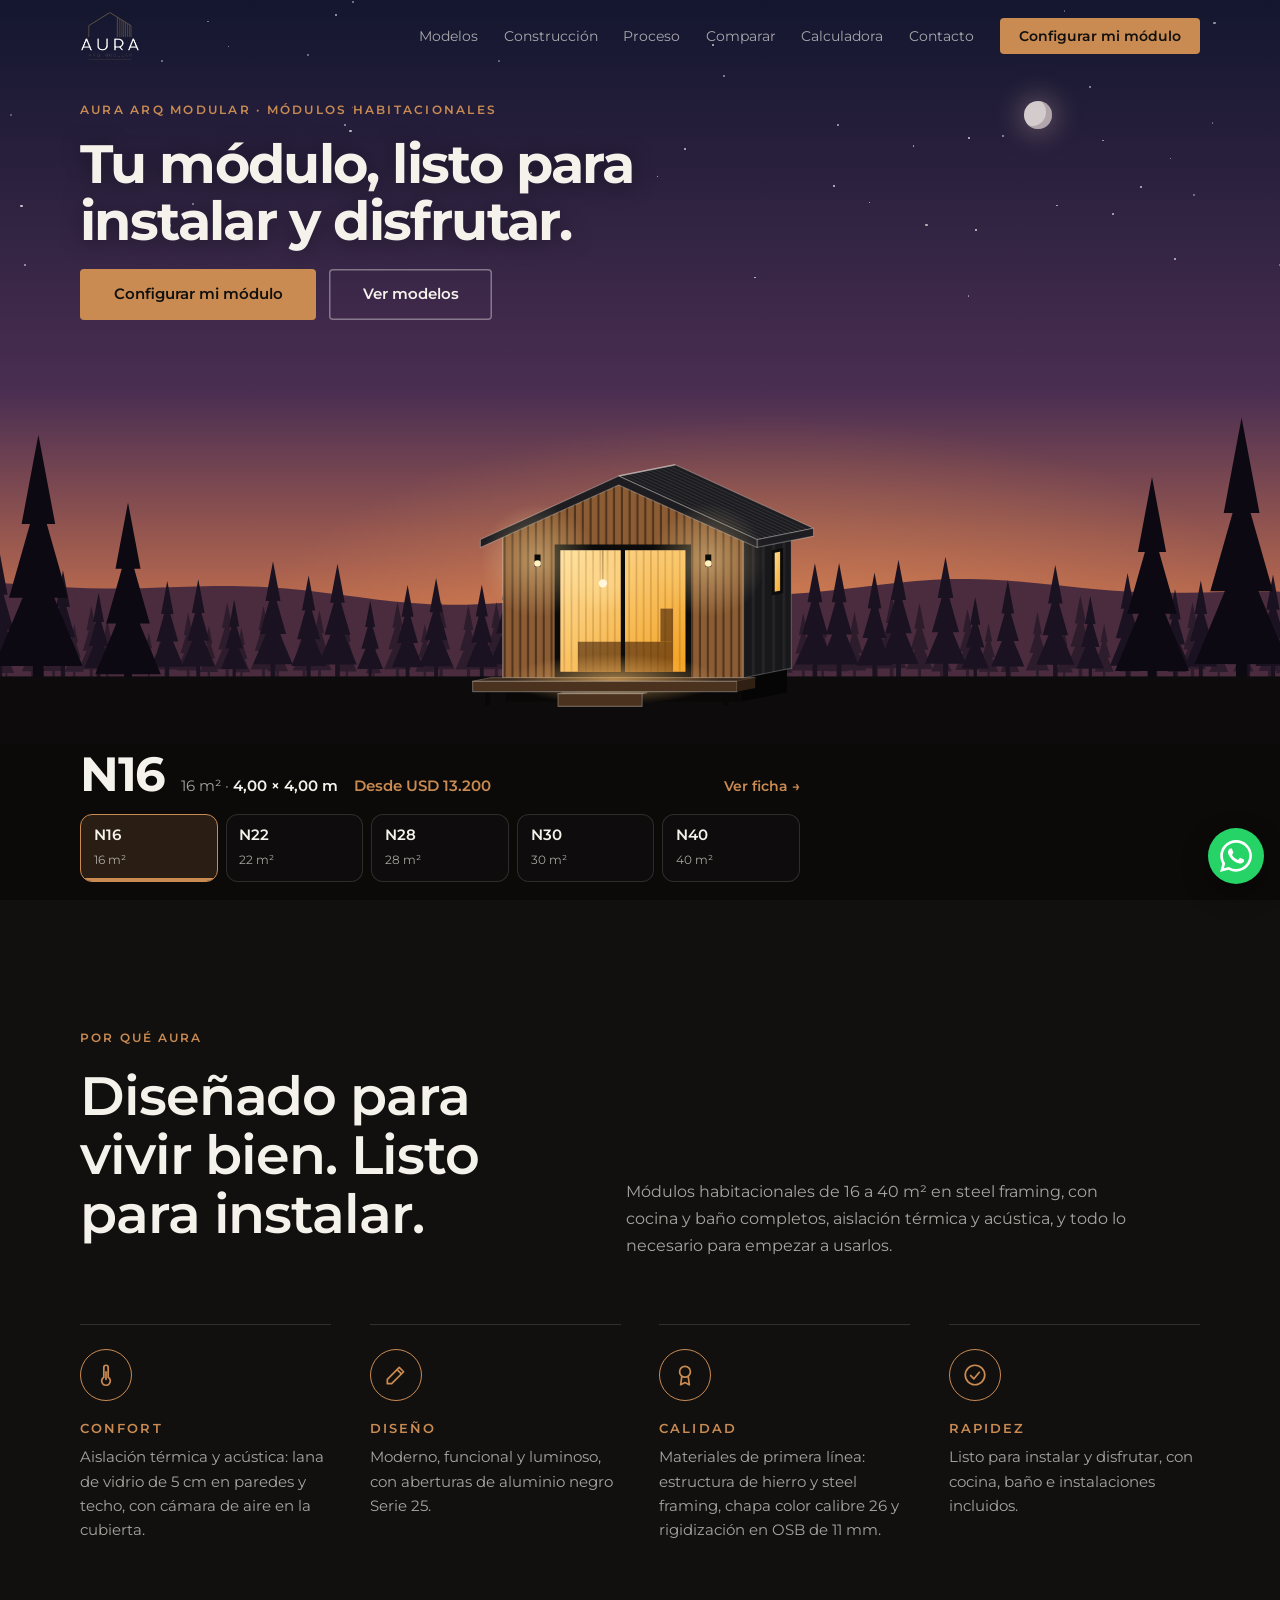
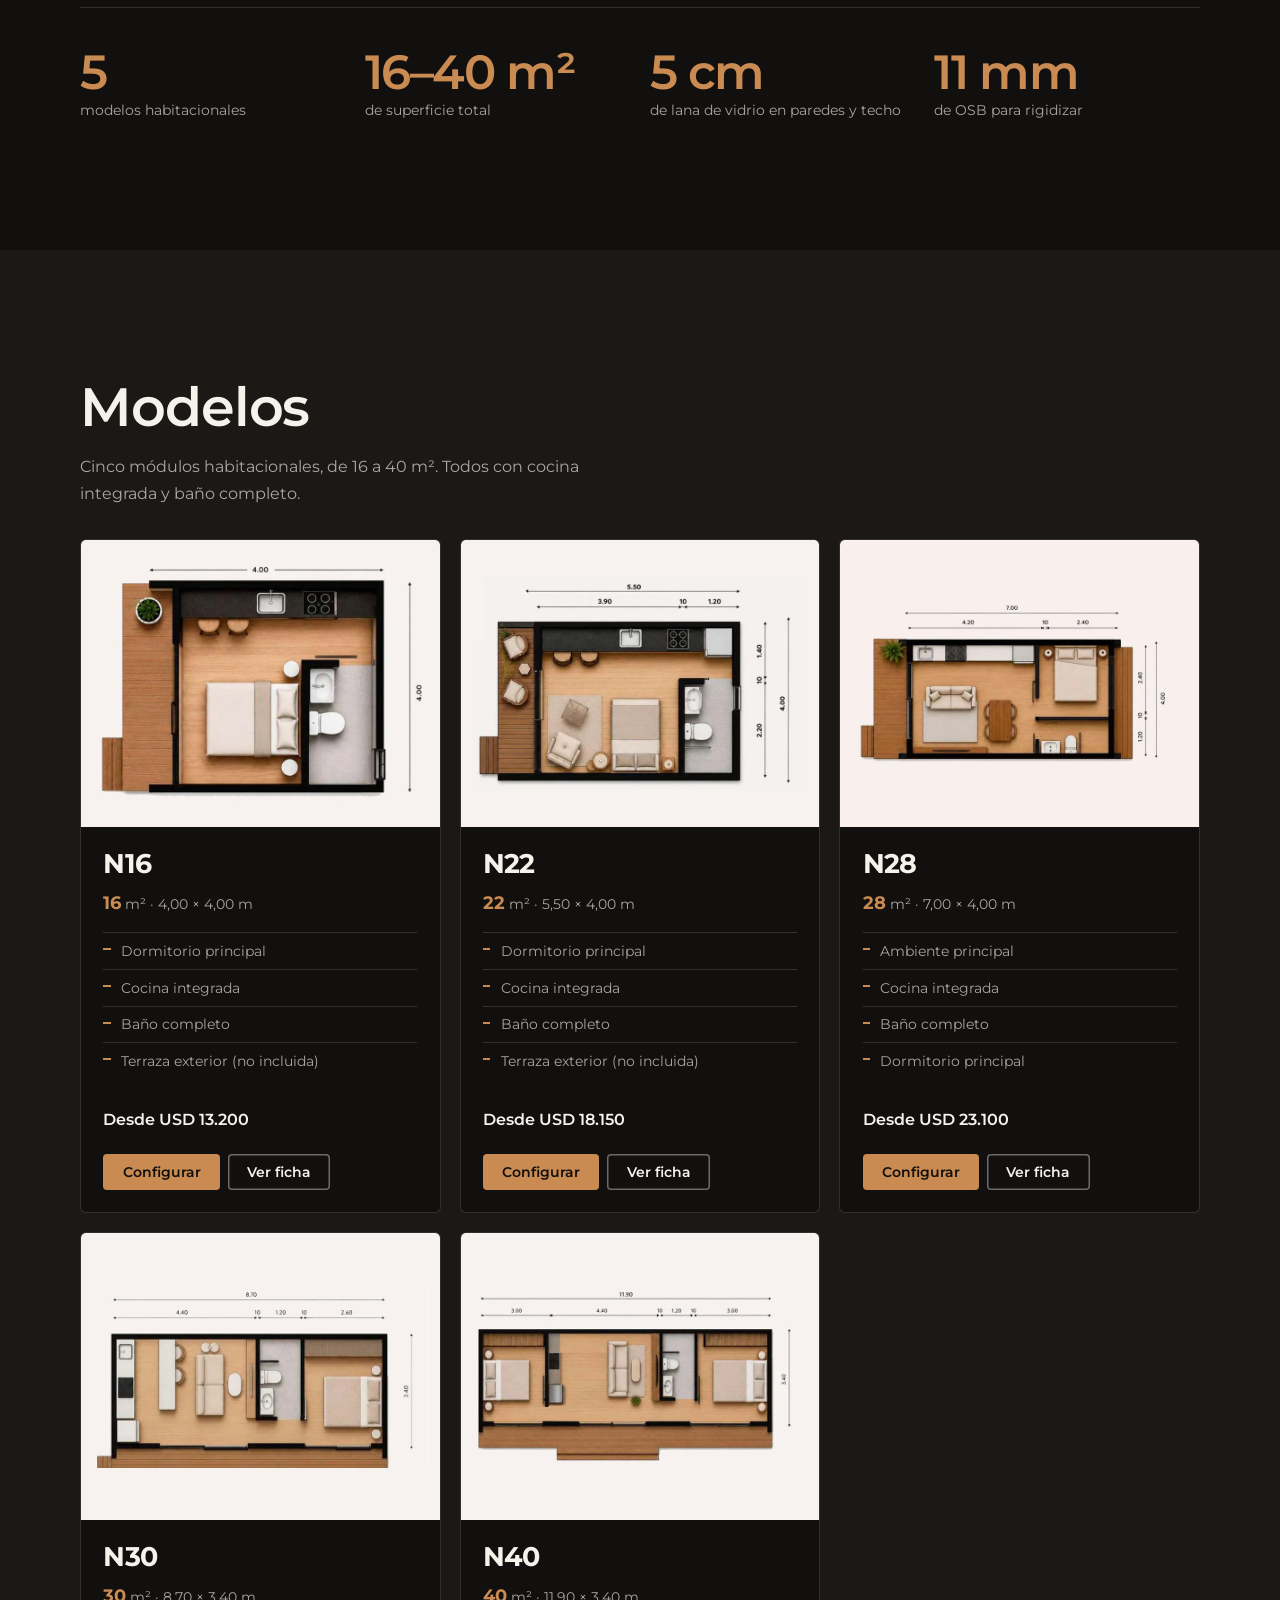
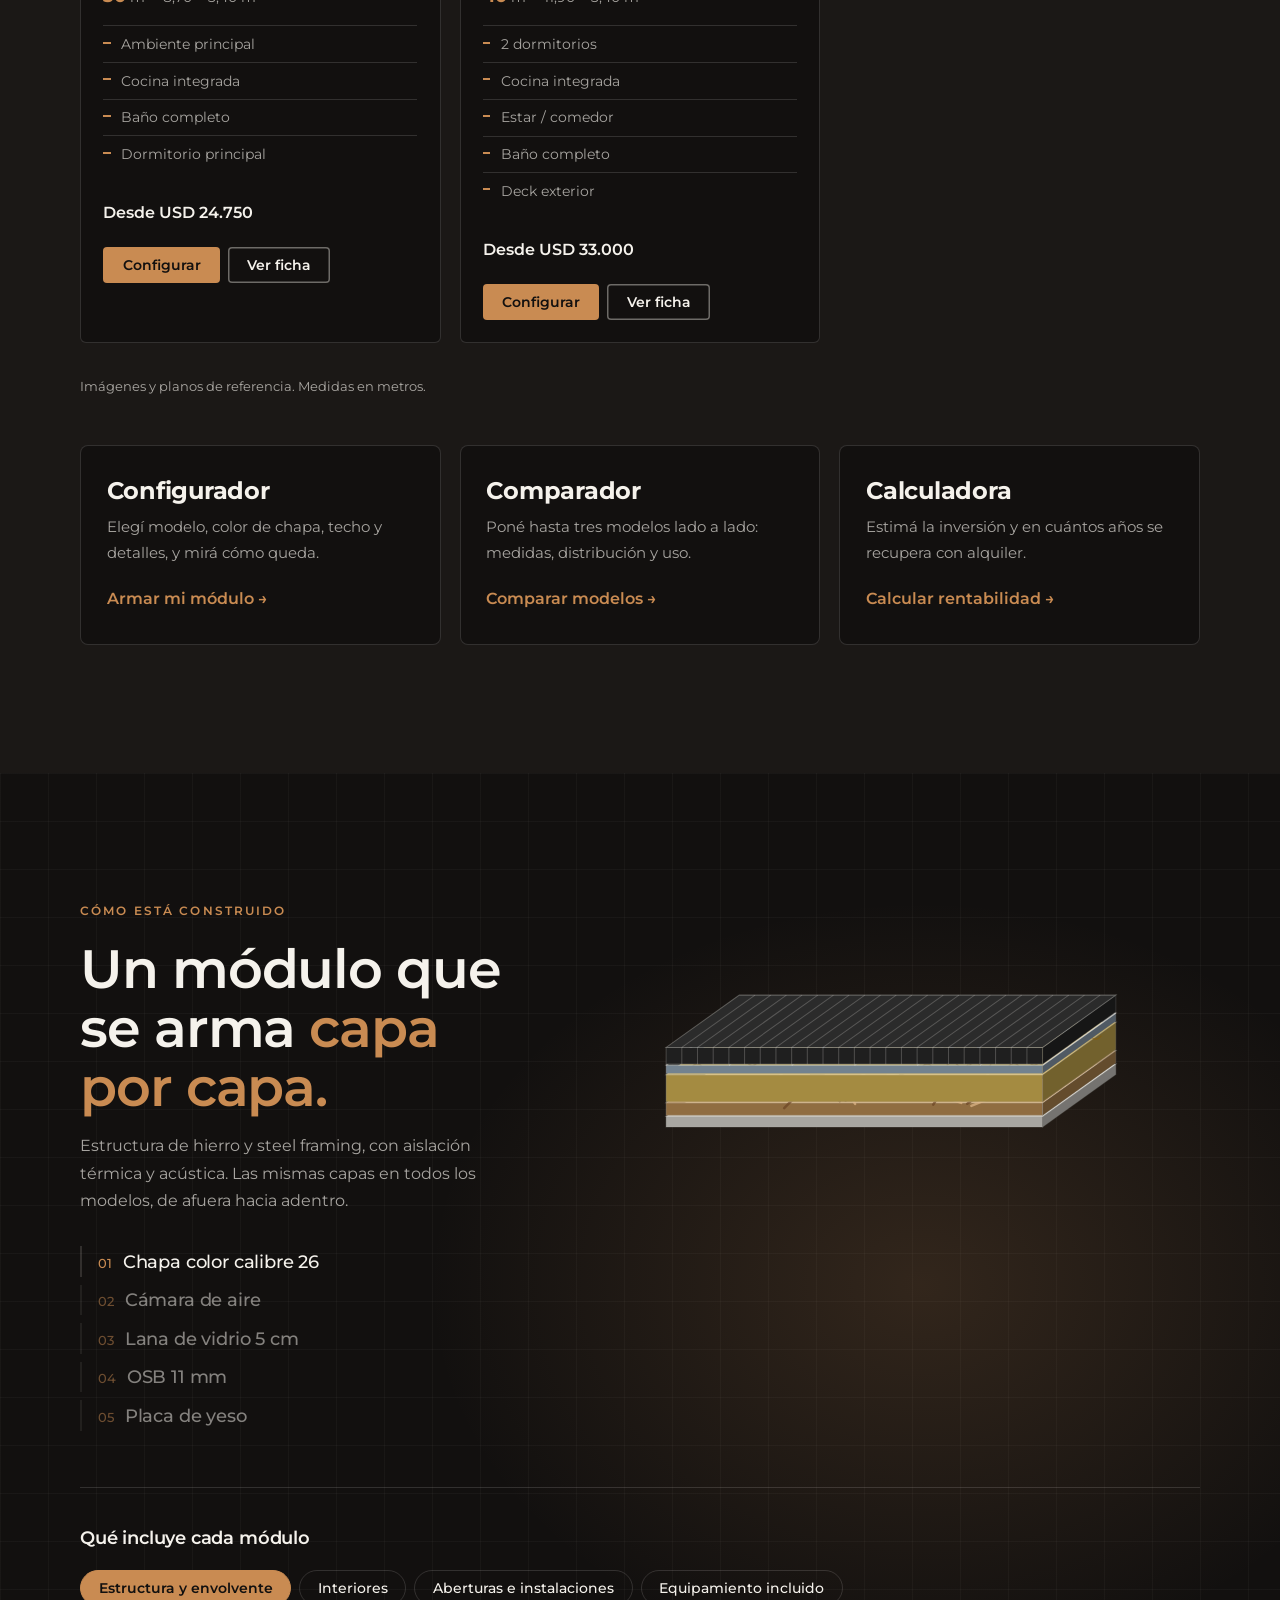
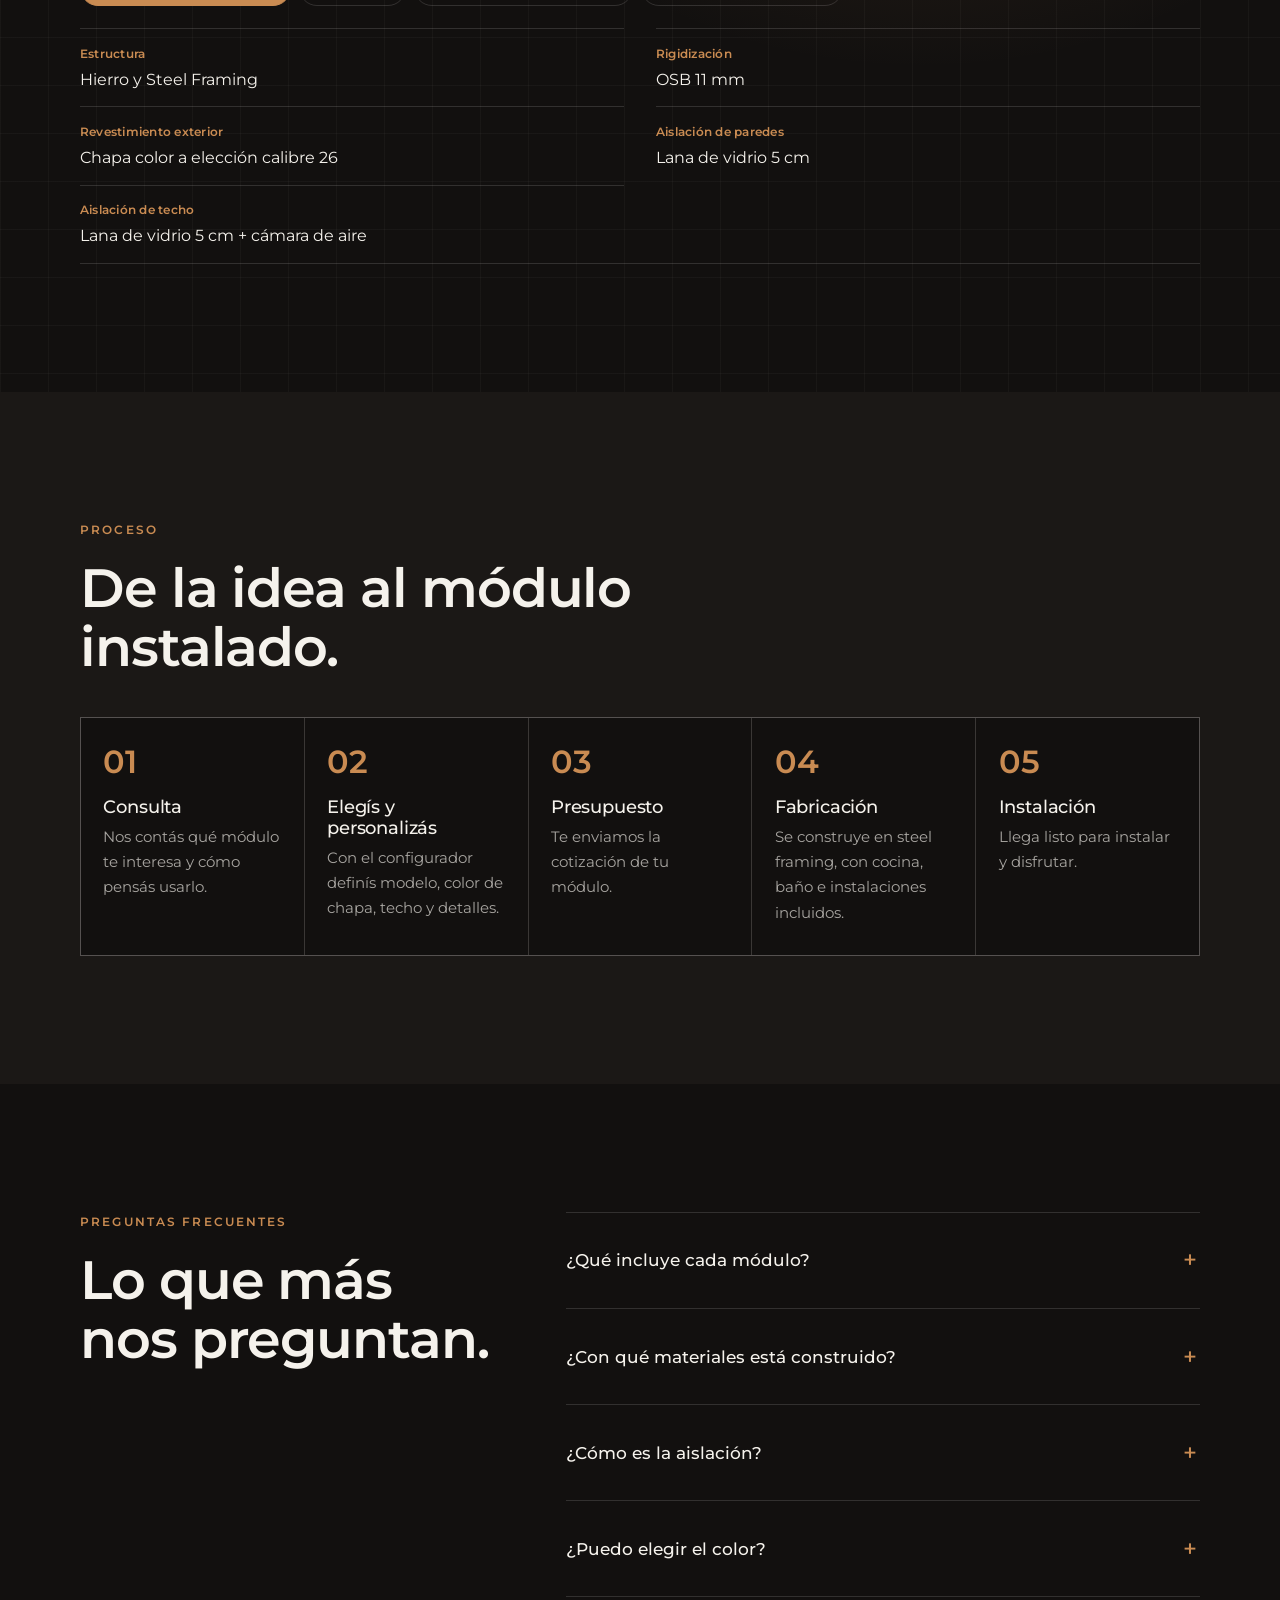
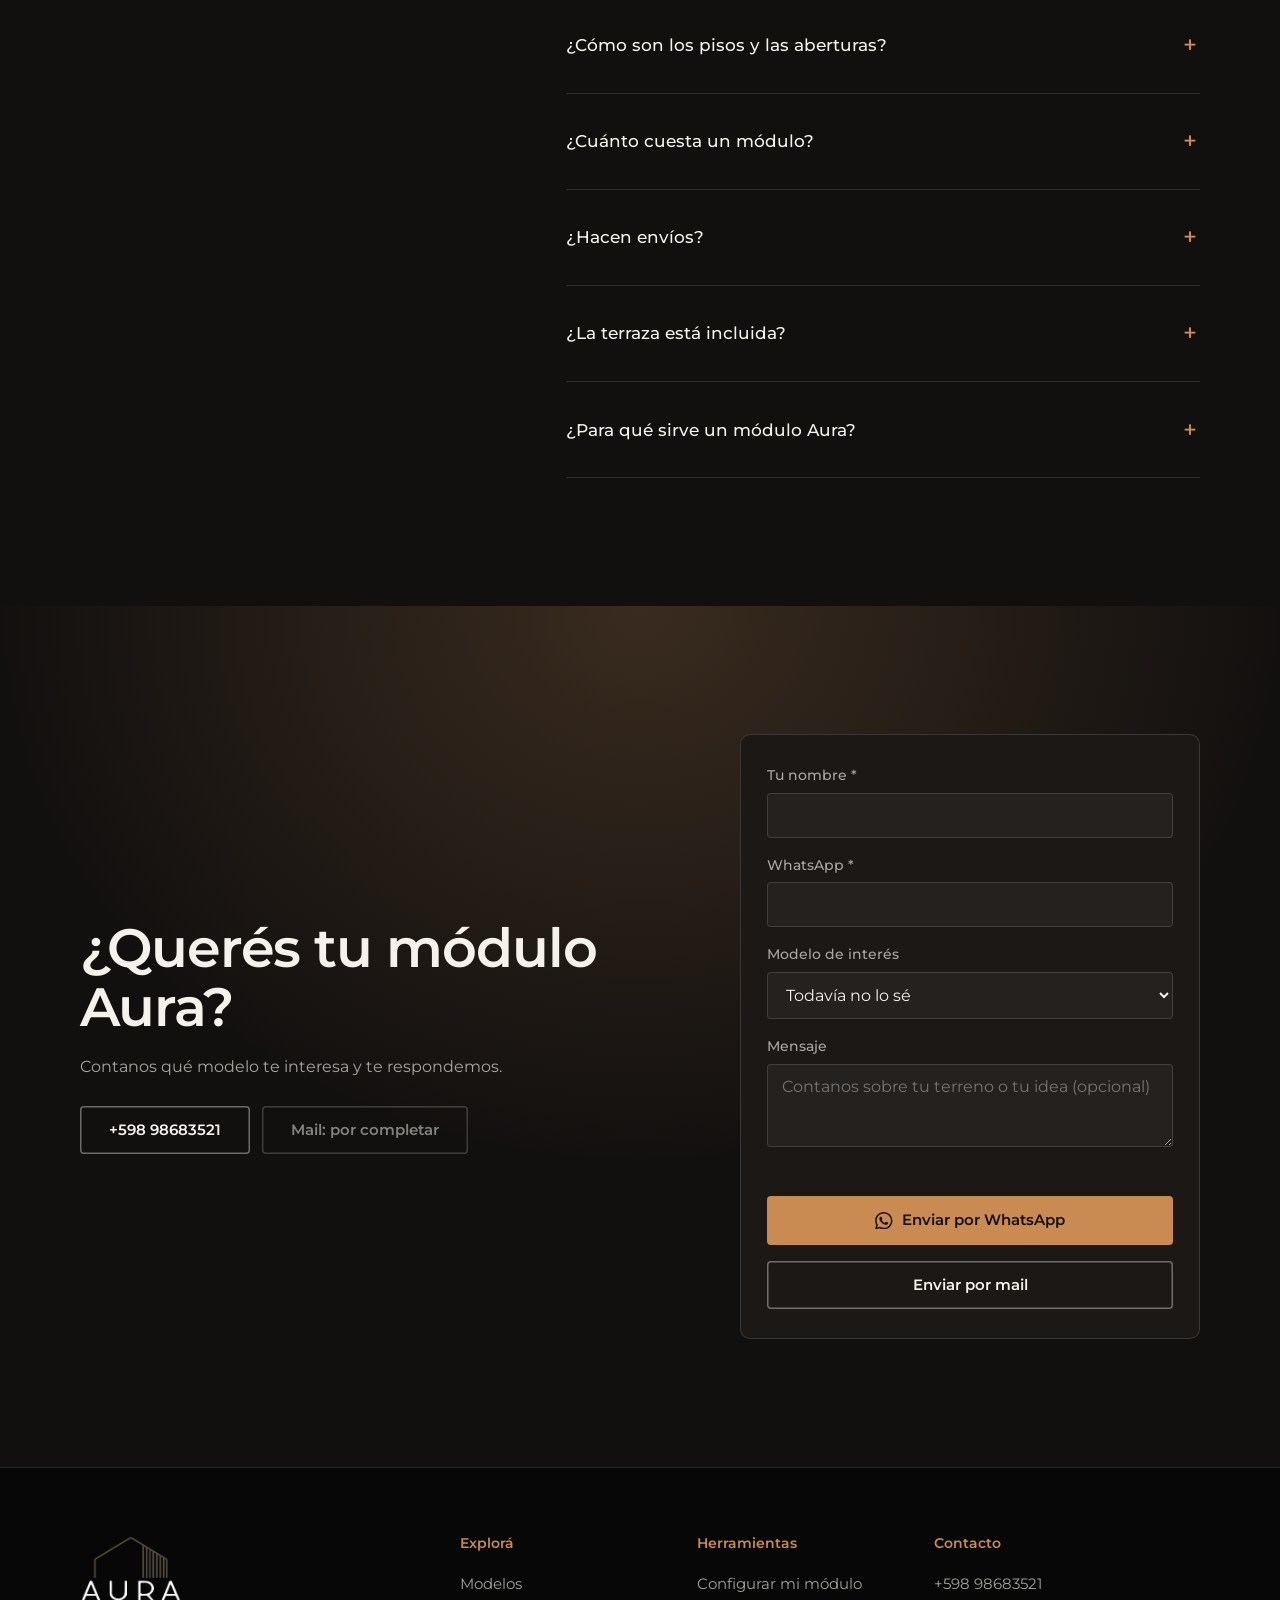
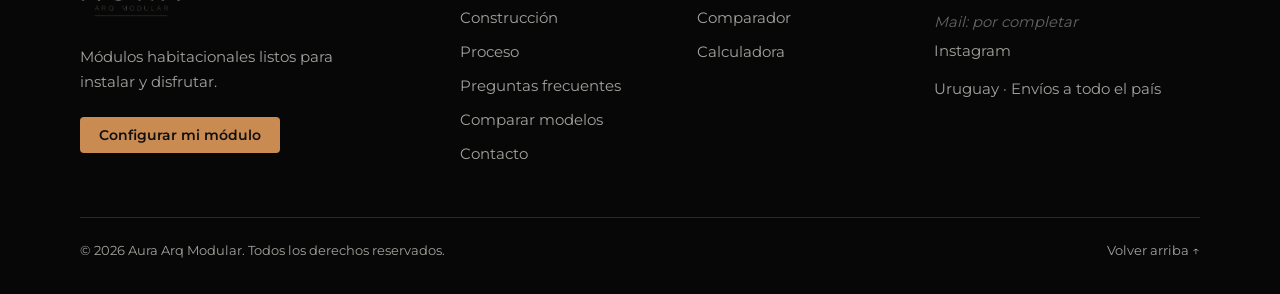
==== index.html @ e3a92660 "update" ====
<!DOCTYPE html>
<html lang="es-AR"><head><meta charset="utf-8"><script>(function(){try{var d=document.documentElement,f=/[?&]intro/.test(location.search);if((f||(!sessionStorage.getItem("au_i")&&!navigator.webdriver&&!/bot|crawl|spider|lighthouse|pagespeed|gtmetrix|headless/i.test(navigator.userAgent)))&&!matchMedia("(prefers-reduced-motion:reduce)").matches)d.className+=" intro-on"}catch(e){}})()</script>
<meta name="viewport" content="width=device-width,initial-scale=1,viewport-fit=cover"><meta name="robots" content="noindex, nofollow">
<title>Aura Arq Modular | Módulos habitacionales en steel framing</title>
<meta name="description" content="Módulos habitacionales de 16 a 40 m² en steel framing, con cocina y baño completos, aislación térmica y acústica. Listos para instalar.">
<meta property="og:type" content="website"><meta property="og:locale" content="es_AR"><meta property="og:site_name" content="Aura Arq Modular"><meta property="og:title" content="Aura Arq Modular | Módulos habitacionales en steel framing"><meta property="og:description" content="Módulos habitacionales de 16 a 40 m² en steel framing, con cocina y baño completos, aislación térmica y acústica. Listos para instalar."><meta name="twitter:card" content="summary_large_image"><meta property="og:image" content="og-image.jpg"><meta property="og:image:type" content="image/jpeg"><meta property="og:image:width" content="1200"><meta property="og:image:height" content="630"><meta property="og:image:alt" content="Módulo habitacional Aura Arq Modular en un entorno natural"><meta name="twitter:image" content="og-image.jpg">
<script type="application/ld+json">{"@context": "https://schema.org", "@type": "HomeAndConstructionBusiness", "name": "Aura Arq Modular", "description": "Módulos habitacionales de 16 a 40 m² en steel framing, con cocina y baño completos."}</script>
<meta name="theme-color" content="#0B0B0B">
<link rel="icon" href="favicon.png" type="image/png"><link rel="icon" href="favicon.ico" sizes="48x48"><link rel="apple-touch-icon" href="apple-touch-icon.png"><link rel="manifest" href="manifest.webmanifest">
<link rel="preload" href="fonts/montserrat-400.woff" as="font" type="font/woff" crossorigin>
<link rel="preload" href="fonts/montserrat-600.woff" as="font" type="font/woff" crossorigin>
<link rel="stylesheet" href="css/styles.css">
<noscript><style>.rv{opacity:1!important;transform:none!important}</style></noscript>
</head><body data-p="home">
<div id="intro" aria-hidden="true"><div class="in-stage"><div class="in-logo"><img src="img/logo.png" alt="" width="900" height="745"><small>Módulos habitacionales · Steel framing</small></div><div class="in-lane"><div class="in-cover"></div><div class="in-road"></div><div class="in-truck"><svg viewBox="0 0 520 190" role="presentation" focusable="false"><defs><pattern id="inAuW" width="9" height="10" patternUnits="userSpaceOnUse"><rect width="9" height="10" fill="#211e1c"/><rect x="6" width="2.5" height="10" fill="#38332f"/></pattern><pattern id="inAuL" width="8" height="10" patternUnits="userSpaceOnUse"><rect width="8" height="10" fill="#b9783f"/><rect x="5.5" width="2" height="10" fill="#6e4723"/></pattern><pattern id="inAuR" width="9" height="10" patternUnits="userSpaceOnUse"><rect width="9" height="10" fill="#141211"/><rect x="6" width="1.6" height="10" fill="#26221f"/></pattern><linearGradient id="inAuG" x1="0" y1="0" x2="1" y2="1"><stop offset="0" stop-color="#ffe3a3"/><stop offset="1" stop-color="#f2a01e"/></linearGradient></defs><g transform="translate(0 20)"><g class="in-sm"><circle cx="361" cy="44" r="5"/></g><g class="in-sm" style="animation-delay:.35s"><circle cx="361" cy="44" r="5"/></g><g class="in-sm" style="animation-delay:.7s"><circle cx="361" cy="44" r="5"/></g><rect x="358" y="50" width="6" height="80" rx="2" fill="#7a7168"/><rect x="356" y="47" width="10" height="4" rx="1" fill="#544d46"/><rect x="14" y="122" width="362" height="12" rx="3" fill="#8a6038"/><rect x="26" y="134" width="300" height="6" rx="2" fill="#2a2623"/><!--módulo Aura, visto de costado (N28)--><rect x="50" y="116" width="250" height="8" fill="#0d0c0b" opacity=".6"/><rect x="36" y="52" width="300" height="70" fill="url(#inAuW)" stroke="#f5f2ec" stroke-opacity=".35" stroke-width="1.3"/><rect x="262" y="52" width="74" height="70" fill="url(#inAuL)"/><rect x="262" y="52" width="74" height="70" fill="#000" opacity=".22"/><g stroke="#0b0b0b" stroke-width="3"><rect x="66" y="64" width="118" height="52" fill="url(#inAuG)"/><rect x="222" y="64" width="34" height="56" fill="url(#inAuG)"/></g><path d="M125 64v52" stroke="#0b0b0b" stroke-width="3"/><rect x="66" y="64" width="118" height="52" fill="#ffd98a" opacity=".16"/><rect x="28" y="46" width="316" height="7" rx="1.5" fill="#0d0c0b" stroke="#f5f2ec" stroke-opacity=".3" stroke-width="1.3"/><rect x="30" y="26" width="312" height="20" fill="url(#inAuR)" stroke="#f5f2ec" stroke-opacity=".3" stroke-width="1.3"/><rect x="30" y="26" width="312" height="3" fill="#f5f2ec" opacity=".2"/><rect x="360" y="130" width="140" height="10" rx="3" fill="#2a2623"/><path d="M366 130V72q0-6 6-6h48q8 0 13 6l19 28h36q6 0 6 6v24z" fill="#C98B52"/><path d="M366 118h128v12H366z" fill="#8F5E34" opacity=".55"/><path d="M376 74h42q4 0 7 4l14 20H376z" fill="#18242c"/><path d="M392 76h14l-11 22h-14z" fill="#fff" opacity=".14"/><rect x="488" y="106" width="6" height="20" rx="2" fill="#1d1d1d"/><circle cx="491" cy="112" r="8" fill="#ffe9a8" opacity=".25"/><circle cx="491" cy="112" r="3.5" fill="#ffe9a8"/><rect x="484" y="128" width="18" height="6" rx="2" fill="#1d1d1d"/><g transform="translate(46 150)"><g class="in-wh"><circle r="19" fill="#1a1816" stroke="#6a625a" stroke-width="2.5"/><circle r="9" fill="#a39a8f"/><path d="M-9 0H9M0-9V9" stroke="#1a1816" stroke-width="2.4"/><circle cx="13.5" r="2" fill="#cfc7bb"/><circle r="2.5" fill="#1a1816"/></g></g><g transform="translate(84 150)"><g class="in-wh"><circle r="19" fill="#1a1816" stroke="#6a625a" stroke-width="2.5"/><circle r="9" fill="#a39a8f"/><path d="M-9 0H9M0-9V9" stroke="#1a1816" stroke-width="2.4"/><circle cx="13.5" r="2" fill="#cfc7bb"/><circle r="2.5" fill="#1a1816"/></g></g><g transform="translate(332 150)"><g class="in-wh"><circle r="19" fill="#1a1816" stroke="#6a625a" stroke-width="2.5"/><circle r="9" fill="#a39a8f"/><path d="M-9 0H9M0-9V9" stroke="#1a1816" stroke-width="2.4"/><circle cx="13.5" r="2" fill="#cfc7bb"/><circle r="2.5" fill="#1a1816"/></g></g><g transform="translate(370 150)"><g class="in-wh"><circle r="19" fill="#1a1816" stroke="#6a625a" stroke-width="2.5"/><circle r="9" fill="#a39a8f"/><path d="M-9 0H9M0-9V9" stroke="#1a1816" stroke-width="2.4"/><circle cx="13.5" r="2" fill="#cfc7bb"/><circle r="2.5" fill="#1a1816"/></g></g><g transform="translate(472 150)"><g class="in-wh"><circle r="19" fill="#1a1816" stroke="#6a625a" stroke-width="2.5"/><circle r="9" fill="#a39a8f"/><path d="M-9 0H9M0-9V9" stroke="#1a1816" stroke-width="2.4"/><circle cx="13.5" r="2" fill="#cfc7bb"/><circle r="2.5" fill="#1a1816"/></g></g></g></svg></div></div><p class="in-hint">Tocá para saltar</p></div></div>
<a class="skip" href="#modelos">Saltar a los modelos</a>
<div id="hd"></div>
<main>
<section class="hero" id="inicio"><div class="sky" aria-hidden="true"></div>
<div class="hbox wrap"><div class="ht"><p class="eye">Aura Arq Modular · Módulos habitacionales</p><h1>Tu módulo, listo para instalar y disfrutar.</h1><div class="acts"><a class="btn" data-ev="hero-configurar" href="configurador.html">Configurar mi módulo</a><a class="btn g" data-ev="hero-modelos" href="#modelos">Ver modelos</a></div></div></div>
<div class="hscene" id="hsv"></div>
<div class="hbot wrap"><div class="hro" id="hro" aria-live="polite"></div><div class="hpl" id="hp" role="group" aria-label="Elegí un modelo"></div></div></section>
<section class="sec" id="porque"><div class="wrap"><div class="pq"><div><p class="eye rv">Por qué Aura</p><h2 class="rv">Diseñado para vivir bien. Listo para instalar.</h2></div><p class="lead rv">Módulos habitacionales de 16 a 40 m² en steel framing, con cocina y baño completos, aislación térmica y acústica, y todo lo necesario para empezar a usarlos.</p></div>
<div class="pil" id="why"></div>
<ul class="pq-st stats"><li><strong>5</strong>modelos habitacionales</li><li><strong>16–40 m²</strong>de superficie total</li><li><strong>5 cm</strong>de lana de vidrio en paredes y techo</li><li><strong>11 mm</strong>de OSB para rigidizar</li></ul></div></section>
<section class="sec alt" id="modelos"><div class="wrap">
<h2 class="rv">Modelos</h2><p class="lead rv">Cinco módulos habitacionales, de 16 a 40 m². Todos con cocina integrada y baño completo.</p>
<div class="mods" id="mods"></div>
<p class="note">Imágenes y planos de referencia. Medidas en metros.</p>
<div class="tools"><a class="tool rv" href="configurador.html"><h3>Configurador</h3><p>Elegí modelo, color de chapa, techo y detalles, y mirá cómo queda.</p><span>Armar mi módulo →</span></a><a class="tool rv" href="comparar.html"><h3>Comparador</h3><p>Poné hasta tres modelos lado a lado: medidas, distribución y uso.</p><span>Comparar modelos →</span></a><a class="tool rv" href="calculadora.html"><h3>Calculadora</h3><p>Estimá la inversión y en cuántos años se recupera con alquiler.</p><span>Calcular rentabilidad →</span></a></div>
</div></section>
<section class="sec sf" id="construccion"><div class="wrap"><div class="sf-in"><div class="sf-head"><p class="eye">Cómo está construido</p><h2 class="rv">Un módulo que se arma <b>capa por capa.</b></h2><p class="sf-lead">Estructura de hierro y steel framing, con aislación térmica y acústica. Las mismas capas en todos los modelos, de afuera hacia adentro.</p></div><svg id="sf-svg" viewBox="0 0 600 380" role="img" aria-label="Las capas de un muro Aura"></svg><ol class="lyl sf-list" id="sf-list"></ol></div><div id="cons"></div></div></section>
<section class="sec alt" id="proceso"><div class="wrap"><p class="eye rv">Proceso</p><h2 class="rv">De la idea al módulo instalado.</h2><ol class="prc" id="steps"></ol></div></section>
<section class="sec" id="faq"><div class="wrap fq2"><div><p class="eye rv">Preguntas frecuentes</p><h2 class="rv">Lo que más nos preguntan.</h2></div><div class="acc rv" id="acc"></div></div></section>
<section class="sec cta" id="contacto"><div class="wrap cg"><div><h2 class="rv">¿Querés tu módulo Aura?</h2>
<p class="lead rv">Contanos qué modelo te interesa y te respondemos.</p>
<div class="acts rv" id="cacts"></div></div>
<form class="cf rv" id="cf" novalidate><label>Tu nombre *<input name="nombre" autocomplete="name" required></label><label>WhatsApp *<input name="wa" type="tel" autocomplete="tel" inputmode="tel" required></label><label>Modelo de interés<select name="modelo" id="cm"></select></label><label>Mensaje<textarea name="msg" rows="3" placeholder="Contanos sobre tu terreno o tu idea (opcional)"></textarea></label><p class="err" id="ce" role="alert"></p><button class="btn" data-ev="form-whatsapp" type="submit">Enviar por WhatsApp</button><button class="btn g" data-ev="form-mail" type="button" id="cmail">Enviar por mail</button></form></div></section>
</main>
<div id="ft"></div>
<script src="js/data.js" defer></script><script src="js/main.js" defer></script>
</body></html>
---- css/styles.css ----
@font-face{font-family:'Montserrat';font-style:normal;font-weight:400;font-display:swap;src:url('../fonts/montserrat-400.woff') format('woff')}
@font-face{font-family:'Montserrat';font-style:normal;font-weight:500;font-display:swap;src:url('../fonts/montserrat-500.woff') format('woff')}
@font-face{font-family:'Montserrat';font-style:normal;font-weight:600;font-display:swap;src:url('../fonts/montserrat-600.woff') format('woff')}
@font-face{font-family:'Montserrat';font-style:normal;font-weight:700;font-display:swap;src:url('../fonts/montserrat-700.woff') format('woff')}
/* Fuentes propias (sin depender de Google Fonts) */
:root{--fw:245,242,236;--k:#0B0B0B;--k2:#141414;--k3:#1d1d1d;--w:#F5F2EC;--o:#C58A55;--od:#8F5E34;--m:rgba(var(--fw),.66);--ln:rgba(var(--fw),.14);--f:'Montserrat',system-ui,sans-serif;--e:cubic-bezier(.2,.7,.2,1);--pad:clamp(1.1rem,4vw,2.5rem)}
*{box-sizing:border-box;margin:0;min-width:0;-webkit-tap-highlight-color:transparent}
html{scroll-behavior:smooth;scroll-padding-top:76px;overflow-x:clip}
body{font:400 1rem/1.7 var(--f);background:var(--k);color:var(--w);overflow-x:clip;-webkit-font-smoothing:antialiased}
img,svg{display:block;max-width:100%}img{background:var(--k3);object-fit:cover;height:auto}
a{color:inherit}:focus-visible{outline:3px solid var(--o);outline-offset:3px}
.skip{position:absolute;left:-999px}.skip:focus{left:8px;top:8px;background:var(--w);color:var(--k);padding:8px;z-index:99}
.wrap{width:100%;max-width:1200px;margin-inline:auto;padding-inline:var(--pad)}
h1,h2,h3{line-height:1.08;letter-spacing:-.03em;font-weight:600}
h2{font-size:clamp(2rem,5vw,3.4rem);margin-bottom:1rem;max-width:18ch}
h3{font-size:1.15rem;letter-spacing:-.01em}
.eye{font-size:.85rem;font-weight:500;color:var(--o);margin-bottom:1.2rem}
.lead{color:var(--m);max-width:52ch;margin-bottom:2rem}
/* botones */
.btn{display:inline-flex;align-items:center;justify-content:center;background:var(--o);color:var(--k);font:600 .95rem/1.2 var(--f);padding:.95rem 1.8rem;border-radius:4px;border:0;text-decoration:none;cursor:pointer;transition:transform .25s var(--e),box-shadow .3s,background .3s}
.btn:hover{box-shadow:0 10px 28px rgba(197,138,85,.35);transform:translateY(-2px)}.btn:active{transform:scale(.97)}
.btn.s{padding:.6rem 1.2rem;font-size:.85rem}.btn.g{background:0;color:var(--w);box-shadow:inset 0 0 0 1.5px rgba(var(--fw),.4)}.btn.g:hover{box-shadow:inset 0 0 0 1.5px var(--o);color:var(--o)}.btn.k{background:var(--k);color:var(--w)}
.acts{display:flex;gap:.8rem;flex-wrap:wrap}
/* header */
.top{position:fixed;inset:0 0 auto;z-index:50;transition:background .3s,box-shadow .3s}.top.sc{background:rgba(11,11,11,.9);backdrop-filter:blur(14px);box-shadow:0 1px 0 var(--ln)}
.top .wrap{display:flex;align-items:center;justify-content:space-between;height:72px}
.brand{display:inline-flex;flex-direction:column;align-items:center;gap:.3rem;font:500 1.5rem/1 var(--f);letter-spacing:.42em;text-transform:uppercase;color:var(--w);text-decoration:none}.brand b{font:500 .46rem/1 var(--f);letter-spacing:.52em;color:var(--o);padding-left:.52em}
nav{display:flex;gap:1.8rem;align-items:center}nav a:not(.btn){text-decoration:none;font-size:.9rem;color:var(--m);transition:color .3s}nav a:not(.btn):hover{color:var(--w)}
.burger{display:none;background:0;border:0;width:44px;height:44px;cursor:pointer}.burger i{display:block;height:2px;background:var(--w);margin:7px 10px;transition:transform .3s}
.burger[aria-expanded=true] i:first-child{transform:translateY(4.5px) rotate(45deg)}.burger[aria-expanded=true] i:last-child{transform:translateY(-4.5px) rotate(-45deg)}
.sub{max-width:46ch;color:var(--m);font-size:1.1rem;margin:1.6rem 0 2rem}
.num{position:absolute;right:var(--pad);top:50%;transform:translateY(-62%);font:700 clamp(12rem,34vw,30rem)/.8 var(--f);letter-spacing:-.08em;color:transparent;-webkit-text-stroke:2px rgba(197,138,85,.55);user-select:none;pointer-events:none;z-index:-1}
.stats{list-style:none;display:grid;grid-template-columns:repeat(4,minmax(0,1fr));gap:1.2rem;padding-top:1.6rem;border-top:1px solid var(--ln);font-size:.85rem;color:var(--m)}
.stats strong{display:block;font-size:clamp(1.6rem,3.6vw,2.6rem);font-weight:600;color:var(--o);letter-spacing:-.03em;line-height:1.2}
/* secciones */
.sec{padding-block:clamp(4rem,10vw,8rem)}.alt{background:var(--k2)}
.why{display:grid;grid-template-columns:repeat(auto-fit,minmax(min(100%,240px),1fr));gap:1px;background:var(--ln);border:1px solid var(--ln);margin-top:2.5rem}
.why article{background:var(--k);padding:2rem 1.6rem;border-top:3px solid var(--o)}.why p{color:var(--m);margin-top:.7rem;font-size:.95rem}
.chips{display:flex;gap:.5rem;flex-wrap:wrap;margin-bottom:1.8rem}
.chip{background:0;color:var(--w);font:500 .85rem var(--f);border:1.5px solid var(--ln);border-radius:99px;padding:.5rem 1.1rem;cursor:pointer;transition:background .3s,border-color .3s}.chip:hover{border-color:var(--o)}.chip[aria-pressed=true]{background:var(--o);border-color:var(--o);color:var(--k);font-weight:600}
.mods{display:grid;grid-template-columns:repeat(auto-fill,minmax(min(100%,300px),1fr));gap:1.2rem}
.mod{background:var(--k);border:1px solid var(--ln);border-radius:6px;overflow:hidden;display:grid;grid-template-rows:auto 1fr;transition:border-color .3s,transform .4s var(--e);animation:pop .5s var(--e)}
.mod:hover{border-color:var(--o);transform:translateY(-4px)}@keyframes pop{from{opacity:0;transform:translateY(12px)}}
.mod .im{position:relative;overflow:hidden;aspect-ratio:5/4}.mod img{width:100%;height:100%;transition:transform 1s var(--e)}.mod:hover img{transform:scale(1.05)}
.tag{position:absolute;left:.8rem;top:.8rem;background:var(--o);color:var(--k);font-size:.72rem;font-weight:600;padding:.25rem .7rem;border-radius:3px}
.mod .t{padding:1.4rem;display:grid;gap:.5rem;align-content:start}.mod h3{font-size:1.7rem;font-weight:700;letter-spacing:-.03em}
.m2{color:var(--m);font-size:.9rem}.m2 strong{color:var(--o);font-size:1.15rem}
.mod ul{list-style:none;padding:0;margin:.4rem 0 1rem;font-size:.9rem;color:var(--m)}.mod li{padding:.35rem 0 .35rem 1.1rem;border-top:1px solid var(--ln);position:relative}.mod li::before{content:"";position:absolute;left:0;top:1.05em;width:.45rem;height:2px;background:var(--o)}
.mod .btn{justify-self:start}
.note{margin-top:2rem;font-size:.82rem;color:var(--m)}
.steps{list-style:none;padding:0;display:grid;grid-template-columns:repeat(auto-fit,minmax(min(100%,220px),1fr));gap:2rem;margin-top:2.5rem;counter-reset:s;position:relative}
.steps li{counter-increment:s;border-top:1px solid var(--ln);padding-top:1.2rem}.steps li::before{content:"0" counter(s);display:block;font:600 2rem/1 var(--f);color:var(--o);margin-bottom:.9rem}.steps p{color:var(--m);margin-top:.5rem;font-size:.95rem}
.cta{background:radial-gradient(70% 90% at 50% 0%,rgba(197,138,85,.22),transparent 72%),var(--k)}.cta .lead{margin-bottom:2rem}
/* footer */
footer{background:#070707;border-top:1px solid var(--ln);padding-block:4rem 2rem;font-size:.92rem;color:var(--m)}
footer .wrap{display:grid;grid-template-columns:1.4fr 1fr 1fr;gap:2.5rem}footer span{display:block;color:var(--o);font-weight:600;font-size:.85rem;margin-bottom:.8rem}
footer a{display:block;text-decoration:none;padding:.15rem 0;transition:color .3s}footer a:hover{color:var(--w)}footer .brand{display:inline-block;margin-bottom:.8rem;font-size:1.8rem}footer p{max-width:34ch}
.f-bot{grid-column:1/-1;border-top:1px solid var(--ln);padding-top:1.4rem;font-size:.8rem;max-width:none}
.wa{position:fixed;right:max(1rem,env(safe-area-inset-right));bottom:max(1rem,env(safe-area-inset-bottom));z-index:40;width:56px;height:56px;border-radius:50%;display:grid;place-items:center;background:#25D366;color:#fff;box-shadow:0 10px 26px rgba(0,0,0,.4);transition:transform .3s var(--e)}.wa:hover{transform:scale(1.07)}.wa svg{width:32px;height:32px}
.rv{opacity:0;transform:translateY(24px);transition:opacity .8s var(--e),transform .8s var(--e)}.rv.in{opacity:1;transform:none}
@media(max-width:860px){
 .burger{display:block}nav{position:absolute;top:100%;left:0;right:0;flex-direction:column;align-items:flex-start;background:var(--k);padding:1.2rem var(--pad) 1.8rem;gap:1.2rem;border-bottom:1px solid var(--ln);clip-path:inset(0 0 100% 0);transition:clip-path .5s var(--e)}nav.open{clip-path:inset(0)}
 .top{background:rgba(11,11,11,.9);backdrop-filter:blur(14px)}
 .stats{grid-template-columns:repeat(2,minmax(0,1fr))}.num{opacity:.5}
 footer .wrap{grid-template-columns:1fr}}
@media(prefers-reduced-motion:reduce){*,*::before,*::after{animation:none!important;transition:none!important;scroll-behavior:auto!important}.rv{opacity:1;transform:none}}

/* ===== páginas internas ===== */
.pg{padding-block:8rem 5rem}.pg h1{font-size:clamp(2.2rem,6vw,4rem);margin-bottom:1rem;max-width:18ch;font-weight:700}.pg .lead em{color:var(--o);font-style:normal}
.mod .im{display:block;border:0;padding:0;cursor:pointer;width:100%;background:none}.from{color:var(--w);font-weight:600;margin:.2rem 0 .8rem}.from small{color:var(--m);font-weight:400}.mod .acts{gap:.5rem}
select,input,textarea{font:400 1rem var(--f);color:var(--w);background:var(--k3);border:1.5px solid var(--ln);border-radius:4px;padding:.75rem .9rem;width:100%}select:focus,input:focus,textarea:focus{border-color:var(--o);outline:0}
label{display:grid;gap:.35rem;font-size:.85rem;font-weight:500;color:var(--m)}
.stp{list-style:none;padding:0;display:flex;gap:.5rem;margin:2rem 0}.stp li{flex:1}.stp button{width:100%;background:0;border:0;border-top:2px solid var(--ln);color:var(--m);font:500 .85rem var(--f);padding:.8rem 0 0;text-align:left;cursor:pointer;display:flex;gap:.5rem;align-items:center}.stp b{display:grid;place-items:center;width:24px;height:24px;border-radius:50%;border:1px solid currentColor;font-size:.75rem}
.stp .on button{border-color:var(--o);color:var(--w)}.stp .on b,.stp .done b{background:var(--o);border-color:var(--o);color:var(--k)}.stp .done button{border-color:var(--o)}.stp button:disabled{opacity:.4;cursor:default}
.cfg{display:grid;grid-template-columns:minmax(0,1fr) minmax(0,360px);gap:2.5rem;align-items:start}#panel h2{font-size:clamp(1.5rem,3.4vw,2.2rem);margin-bottom:1.4rem}
.opts{display:grid;grid-template-columns:repeat(auto-fill,minmax(min(100%,190px),1fr));gap:1rem}.opts.two{grid-template-columns:repeat(auto-fit,minmax(min(100%,240px),1fr))}
.opt{text-align:left;background:var(--k2);color:var(--w);font:400 .9rem/1.5 var(--f);border:1.5px solid var(--ln);border-radius:6px;padding:0 0 1rem;cursor:pointer;display:grid;gap:.25rem;overflow:hidden;transition:border-color .3s,transform .3s var(--e)}
.opt:hover{transform:translateY(-3px);border-color:rgba(197,138,85,.6)}.opt[aria-pressed=true]{border-color:var(--o);box-shadow:0 0 0 3px rgba(197,138,85,.2)}.opt img{width:100%;aspect-ratio:5/4;margin-bottom:.5rem}.opt strong,.opt span,.opt em{padding-inline:1rem}.opt strong{font-size:1.1rem}.opt span{color:var(--m)}
.opt.ln{padding-top:1.1rem}.opt em{font-style:normal;color:var(--o);font-weight:600;margin-top:.4rem}.opt em small{color:var(--m);font-weight:400}
.nav2{display:flex;justify-content:space-between;gap:.8rem;margin-top:2rem}.nav2 .btn[hidden]{display:none}.nav2 #next{margin-left:auto}.btn:disabled{opacity:.35;pointer-events:none}
.side{position:sticky;top:92px;background:var(--k2);border:1px solid var(--ln);border-radius:6px;overflow:hidden;display:grid}.side img{width:100%;aspect-ratio:5/4}.side>p{padding:1.6rem}
.side dl,.spec{display:grid;grid-template-columns:auto minmax(0,1fr);gap:.5rem 1.2rem;font-size:.92rem;padding:1.2rem 1.4rem 0}.side dt,.spec dt{color:var(--m)}.side dd,.spec dd{text-align:right;font-weight:600}
.tot{padding:1.2rem 1.4rem 1.4rem;display:grid;gap:.3rem}.tot span{font-size:.8rem;color:var(--m)}.tot strong{font-size:2rem;color:var(--o);letter-spacing:-.02em;line-height:1.1}.tot small{font-size:.74rem;color:var(--m);line-height:1.45}
dialog{background:var(--k2);color:var(--w);border:1px solid var(--ln);border-radius:8px;padding:1.6rem;width:min(92vw,480px);max-height:92svh;margin:auto}dialog::backdrop{background:rgba(0,0,0,.75);backdrop-filter:blur(4px)}
#fm{display:grid;gap:1rem}.sel{color:var(--o);font-weight:600;font-size:.9rem}.err{color:#ff7a7a;font-size:.9rem;min-height:1.2em}
.flt{display:grid;grid-template-columns:2fr 1fr 1fr 1fr auto;gap:1rem;align-items:end;margin:2rem 0 1.2rem}.empty{grid-column:1/-1;color:var(--m);padding:3rem 0}
dialog.pd{width:min(94vw,720px);padding:0;overflow:auto}.pd .t{padding:1.6rem;display:grid;gap:1rem}.pd>div>img{width:100%;aspect-ratio:16/10}.x{position:absolute;right:.8rem;top:.8rem;z-index:2;width:40px;height:40px;border-radius:50%;border:0;background:rgba(0,0,0,.7);color:#fff;cursor:pointer;font-size:1rem}
.crumb{font-size:.85rem;color:var(--m);margin-bottom:1.5rem}.crumb a{text-underline-offset:4px}.md{display:grid;grid-template-columns:minmax(0,1.2fr) minmax(0,1fr);gap:clamp(1.5rem,4vw,3.5rem);align-items:start}
.main{border-radius:6px;overflow:hidden;aspect-ratio:5/4;cursor:zoom-in}.main img{width:100%;height:100%}.thumbs{display:flex;gap:.7rem;margin-top:.8rem}.thumbs button{width:84px;border:1.5px solid var(--ln);border-radius:4px;overflow:hidden;padding:0;background:0;cursor:pointer}.thumbs button:hover{border-color:var(--o)}.thumbs img{aspect-ratio:4/3;width:100%}
.pills{list-style:none;padding:0;display:flex;flex-wrap:wrap;gap:.5rem;margin:0 0 1.2rem}.pills li{border:1px solid var(--ln);border-radius:99px;padding:.3rem .9rem;font-size:.85rem;color:var(--m)}
#md h2{margin-top:4rem}.fx{display:grid;grid-template-columns:repeat(2,minmax(0,1fr));gap:2rem;align-items:start}.fx .spec{padding:0;border-top:1px solid var(--ln)}.fx .spec dt,.fx .spec dd{padding:.8rem 0;border-bottom:1px solid var(--ln)}
.plano{display:grid;place-content:center;gap:.3rem;text-align:center;min-height:16rem;border:1.5px dashed var(--ln);border-radius:6px;color:var(--m)}.plano span{color:var(--w);font-weight:600}
.pn{display:flex;justify-content:space-between;margin-top:3rem;padding-top:1.5rem;border-top:1px solid var(--ln)}.pn a{text-decoration:none;font-weight:600;font-size:1.2rem;transition:color .3s}.pn a:hover{color:var(--o)}
dialog.lb{width:min(96vw,1100px);background:0;border:0;padding:0}.lb img{width:100%;max-height:90svh;object-fit:contain;background:0}
.et{display:grid;grid-template-columns:repeat(auto-fit,minmax(min(100%,300px),1fr));gap:1.2rem;margin-top:2.5rem}.et article{background:var(--k2);border:1px solid var(--ln);border-radius:6px;padding:1.6rem;display:grid;gap:.5rem;align-content:start;position:relative}
.et .n{font:700 3rem/1 var(--f);color:transparent;-webkit-text-stroke:1.5px var(--o);letter-spacing:-.04em}.et p{color:var(--m);font-size:.95rem}.et .eye{margin:0;color:var(--o)}.et ul,.why ul{list-style:none;padding:0;margin-top:.6rem}.et li,.why li{padding:.4rem 0 .4rem 1.1rem;border-top:1px solid var(--ln);position:relative;font-size:.9rem;color:var(--m)}.et li::before,.why li::before{content:"";position:absolute;left:0;top:1.05em;width:.45rem;height:2px;background:var(--o)}
.tip{margin-top:1.6rem;border-left:3px solid var(--o);padding-left:1rem;font-size:.95rem}#fq{max-width:800px;margin-top:1.6rem}
details{border-bottom:1px solid var(--ln);padding:1.2rem 0}summary{cursor:pointer;font-weight:600;list-style:none;display:flex;justify-content:space-between;gap:1rem}summary::-webkit-details-marker{display:none}summary::after{content:"+";color:var(--o);font-size:1.5rem;line-height:1;transition:transform .4s var(--e)}details[open] summary::after{transform:rotate(135deg)}details p{margin-top:.7rem;color:var(--m)}
@media(max-width:860px){.cfg,.md,.fx{grid-template-columns:minmax(0,1fr)}.side{position:static}.flt{grid-template-columns:1fr 1fr}.flt label:first-child{grid-column:1/-1}.stp button{font-size:0;gap:0}.stp .on button{font-size:.85rem;gap:.5rem}}

/* ===== dibujo del módulo, hero, escena y configurador v2 ===== */
.hs{width:100%;height:auto;display:block}.hs text{letter-spacing:.02em}
.hs.a .p{opacity:0;animation:hsin .9s var(--e) var(--d) both}@keyframes hsin{from{opacity:0;transform:translateY(20px)}to{opacity:1;transform:none}}
.hs.sc .p{opacity:0;transform:translateY(14px);transition:opacity .9s,transform .9s var(--e)}.hs.sc .p.on{opacity:1;transform:none}
.hs .gl{animation:glw 3.4s ease-in-out infinite alternate}@keyframes glw{to{opacity:.8}}
.hg{display:grid;grid-template-columns:minmax(0,1.05fr) minmax(0,1fr);gap:clamp(2rem,5vw,4rem);align-items:center}
/* escena del proceso */
.scn{display:grid;grid-template-columns:minmax(0,1fr) minmax(0,1fr);gap:clamp(2rem,5vw,4.5rem);margin-top:2.5rem;align-items:start}
.scn .stage{position:sticky;top:96px;background:var(--k2);border:1px solid var(--ln);border-radius:10px;padding:1.4rem}.alt .scn .stage{background:var(--k)}
.sl{list-style:none;padding:0;margin:0}.sl li{display:flex;gap:1.3rem;padding:2.4rem 0;min-height:36vh;border-top:1px solid var(--ln);opacity:.38;transition:opacity .6s}.sl li.on{opacity:1}.sl li.done{opacity:.62}
.sl b{font:700 2.2rem/1 var(--f);color:transparent;-webkit-text-stroke:1.5px var(--o);letter-spacing:-.04em;transition:color .5s}.sl li.on b{color:var(--o)}.sl h3{font-size:1.35rem;margin-bottom:.5rem}.sl p{color:var(--m)}
/* configurador v2 */
body[data-p=cfg] .wa{display:none}.cfg{display:grid;grid-template-columns:minmax(0,1fr) minmax(0,440px);grid-template-areas:"cp side";gap:clamp(2rem,5vw,3.5rem);align-items:start;padding-bottom:7.5rem}.cp{grid-area:cp}.side{grid-area:side}
.side{position:sticky;top:92px;padding:0;background:var(--k2);border:1px solid var(--ln);border-radius:10px;overflow:hidden}.pv{padding:1.6rem 1.2rem .6rem;background:radial-gradient(70% 90% at 50% 100%,rgba(197,138,85,.14),transparent 70%)}
.sline{display:none}.side dl{padding-bottom:1.4rem}
.stp{margin:0 0 1.8rem}#panel h2{font-size:clamp(1.6rem,4vw,2.3rem);margin-bottom:1.3rem}
.opts.sm{grid-template-columns:repeat(auto-fill,minmax(min(100%,150px),1fr));gap:.7rem}.opts.sm .opt{padding:1rem 1.1rem;gap:.1rem}.opts.sm .opt strong{padding:0;font-size:1.15rem}.opts.sm .opt span{padding:0;font-size:.85rem}
.bar{position:fixed;inset:auto 0 0;z-index:45;background:rgba(11,11,11,.94);backdrop-filter:blur(14px);border-top:1px solid var(--ln);padding:.85rem 0 max(.85rem,env(safe-area-inset-bottom))}
.bar .wrap{display:flex;align-items:center;gap:.8rem}.bt{flex:1}.bt small{display:block;font-size:.72rem;color:var(--m);line-height:1.2}.bt strong{font-size:1.35rem;color:var(--o);letter-spacing:-.02em;line-height:1.2}.bar .btn[hidden]{display:none}
.plano{padding:1rem}.plano small{display:block;margin-top:.6rem;color:var(--m);font-size:.78rem}.plano .hs{max-width:520px;margin:auto}
/* aire en celular */
@media(max-width:860px){
 .hg,.scn{grid-template-columns:minmax(0,1fr)}
 .scn .stage{top:68px;z-index:4;padding:.8rem}.sl li{min-height:30vh;padding:1.8rem 0}
 .cfg{grid-template-columns:minmax(0,1fr);grid-template-areas:"side" "cp";gap:1.4rem}
 .side{top:64px;z-index:6;margin-inline:calc(var(--pad)*-1);border-radius:0;border-inline:0;background:rgba(11,11,11,.96);backdrop-filter:blur(12px)}.pv{padding:.6rem 1.4rem .2rem}.pv .hs{max-height:150px}.side dl{display:none}.sline{display:block;text-align:center;padding:0 1rem .8rem;font-size:.85rem;font-weight:600;color:var(--m)}
 .pg{padding-top:6.5rem}}
@media(max-width:700px){
 :root{--pad:1.4rem}.sec{padding-block:4.8rem}h2{margin-bottom:1.5rem}.lead{margin-bottom:1.8rem;font-size:1.02rem}.eye{margin-bottom:1rem}
 .sub{margin:1.3rem 0 1.8rem}
 .stats{gap:2rem 1.2rem;padding-top:2rem}.why article{padding:1.8rem 1.4rem}.mods{gap:1.6rem}.mod .t{padding:1.6rem 1.4rem 1.7rem;gap:.7rem}.mod ul{margin:.6rem 0 1rem}.mod li{padding-block:.5rem}
 .chips{margin-bottom:2rem}.steps,.et{gap:1.2rem}.et article{padding:1.8rem 1.4rem}
 .stp li:not(.on) span{display:none}.stp button{padding-top:.9rem}.opts{gap:.8rem}.opt.ln{padding:1.3rem 0 1.3rem}
 .md{gap:2rem}#md h2{margin-top:3.2rem}.fx{gap:1.6rem}footer{padding-block:3.4rem 2rem}footer .wrap{gap:2.2rem}
 .flt{gap:1.1rem}details{padding:1.4rem 0}.pn a{font-size:1.05rem}}

/* ajustes tras revisar capturas */
.btn{white-space:nowrap}.bt strong{white-space:nowrap}
@media(max-width:860px){
 body[data-p=cfg] .pg{padding-top:5.4rem}body[data-p=cfg] .pg .eye,body[data-p=cfg] .pg>.wrap>.lead{display:none}
 body[data-p=cfg] .pg h1{font-size:1.5rem;margin:0 0 .6rem;max-width:none}
 .pv .hs{max-height:170px}.stp{margin:1.1rem 0 1.4rem}.stp li:not(.on) span{display:none}
 .bar .btn{padding:.85rem 1.2rem;font-size:.9rem}.bt strong{font-size:1.15rem}.hread .btn{flex:none}}
@media(max-width:380px){.bar .btn.g{display:none}}
@media(max-width:860px){.opts.sm .opt{padding:.7rem 1rem}.opt.ln{padding:.95rem 0}.opt.ln span{font-size:.88rem}.pv .hs{max-height:150px}.stp{margin:.9rem 0 1.1rem}#panel h2{margin-bottom:1rem}}

/* barra de progreso, herramientas, comparador y calculadora */
.prog{position:fixed;inset:0 0 auto;height:3px;z-index:60;background:var(--o);transform-origin:left;transform:scaleX(0)}
.tools{display:grid;grid-template-columns:repeat(auto-fit,minmax(min(100%,300px),1fr));gap:1.2rem;margin-top:2.2rem}
.tool{display:grid;gap:.6rem;padding:2rem 1.6rem;background:var(--k);border:1px solid var(--ln);border-radius:8px;text-decoration:none;transition:border-color .3s,transform .4s var(--e)}.tool:hover{border-color:var(--o);transform:translateY(-4px)}
.tool h3{font-size:1.5rem;font-weight:700}.tool p{color:var(--m);font-size:.95rem}.tool span{color:var(--o);font-weight:600;margin-top:.6rem}
.cmpw{overflow-x:auto;margin-top:1.6rem;border:1px solid var(--ln);border-radius:8px;-webkit-overflow-scrolling:touch}
.cmpt{width:100%;min-width:560px;border-collapse:collapse}.cmpt th,.cmpt td{padding:1rem 1.1rem;text-align:left;border-bottom:1px solid var(--ln);font-size:.92rem;vertical-align:middle}
.cmpt thead th{vertical-align:bottom;background:var(--k2)}.cmpt thead th strong{display:block;font-size:1.3rem;margin-top:.3rem;letter-spacing:-.02em}.cmpt thead th small{color:var(--m);font-weight:400}
.cmpt tbody th{color:var(--m);font-weight:500;width:26%;position:sticky;left:0;background:var(--k);z-index:1}.cmpt td{font-weight:600}.cmpt td.hi{color:var(--o)}.cmpt tr:last-child th,.cmpt tr:last-child td{border-bottom:0}
.cmpt .btn{margin:.2rem .3rem .2rem 0}.cmpt svg{min-width:120px}
.calc{display:grid;grid-template-columns:minmax(0,1fr) minmax(0,460px);grid-template-areas:"ci kp" "ci cr";gap:1.6rem clamp(2rem,5vw,3.5rem);align-items:start;margin-top:2rem}.ci{grid-area:ci;display:grid;gap:1.4rem}.kp{grid-area:kp}.cr{grid-area:cr;display:grid;gap:1.2rem}
.kp{position:sticky;top:84px;z-index:6;display:grid;grid-template-columns:repeat(3,minmax(0,1fr));gap:1px;background:var(--ln);border:1px solid var(--ln);border-radius:8px;overflow:hidden}.kp div{background:var(--k2);padding:1.1rem 1rem}.kp small{display:block;font-size:.72rem;color:var(--m);line-height:1.3}.kp strong{display:block;font-size:clamp(1.05rem,2.4vw,1.45rem);color:var(--o);letter-spacing:-.02em;line-height:1.25;margin-top:.2rem}
.ci fieldset{border:1px solid var(--ln);border-radius:8px;padding:1.4rem 1.3rem;display:grid;gap:1.1rem;min-width:0}.ci legend{padding:0 .5rem;font-weight:600;font-size:.9rem;color:var(--o)}
.row2{display:grid;grid-template-columns:repeat(2,minmax(0,1fr));gap:1rem}.chk{display:flex;align-items:center;gap:.7rem;font-size:.92rem;color:var(--w);font-weight:400}.chk input{width:20px;height:20px;accent-color:var(--o);flex:none}
input[type=range]{padding:0;accent-color:var(--o);height:28px}.rg{display:flex;justify-content:space-between;color:var(--w)}.rg output{color:var(--o);font-weight:600}
.cr .chart{background:var(--k2);border:1px solid var(--ln);border-radius:8px;padding:1.2rem}.cr .chart h3{font-size:1rem;margin-bottom:.4rem}.cr .chart svg{width:100%;height:auto}
.bd{display:grid;grid-template-columns:auto minmax(0,1fr);gap:.55rem 1.2rem;font-size:.9rem}.bd dt{color:var(--m)}.bd dd{text-align:right;font-weight:600}.disc{font-size:.8rem;color:var(--m);line-height:1.55}
@media(max-width:860px){.calc{grid-template-columns:minmax(0,1fr);grid-template-areas:"kp" "ci" "cr"}.kp{top:64px;margin-inline:calc(var(--pad)*-1);border-radius:0;border-inline:0}.kp div{padding:.8rem .8rem}.row2{grid-template-columns:minmax(0,1fr)}}
.tl{display:flex;gap:1.4rem;flex-wrap:wrap;margin-top:1.4rem;font-size:.9rem}.tl a{color:var(--o);text-underline-offset:4px}

/* intro, cinta y contacto */
body.intro main *,body.intro .top *{animation-play-state:paused!important}
.mq{overflow:hidden;background:var(--o);color:var(--k);border-block:1px solid #000;font:600 .82rem/1 var(--f);text-transform:uppercase;letter-spacing:.08em}.mq div{display:flex;width:max-content;animation:mq 34s linear infinite}.mq span{padding:1.05rem 2.2rem;white-space:nowrap}.mq span::after{content:"";display:inline-block;width:6px;height:6px;margin-left:2.2rem;background:var(--k);transform:rotate(45deg)}@keyframes mq{to{transform:translateX(-50%)}}
.cg{display:grid;grid-template-columns:minmax(0,1fr) minmax(0,460px);gap:clamp(2rem,5vw,4rem);align-items:center}.cta .lead{margin-bottom:1.6rem}.cf{display:grid;gap:1rem;background:var(--k2);border:1px solid var(--ln);border-radius:10px;padding:1.8rem 1.6rem}.cf .btn{width:100%}
@media(max-width:860px){.cg{grid-template-columns:minmax(0,1fr)}}@media(max-width:700px){.cf{padding:1.6rem 1.3rem}.mq span{padding:.95rem 1.6rem}}
@media(prefers-reduced-motion:reduce){.mq div{animation:none}}

/* navbar: menú hamburguesa hasta 1060 px para que nada se pise */
nav{gap:clamp(1.1rem,2vw,1.8rem)}
@media(max-width:1060px){.burger{display:block}nav{position:absolute;top:100%;left:0;right:0;flex-direction:column;align-items:flex-start;background:var(--k);padding:1.2rem var(--pad) 1.8rem;gap:1.2rem;border-bottom:1px solid var(--ln);clip-path:inset(0 0 100% 0);transition:clip-path .5s var(--e)}nav.open{clip-path:inset(0)}.top{background:rgba(11,11,11,.9);backdrop-filter:blur(14px)}}



/* escena: progreso */
.sp{height:2px;background:var(--ln);margin:.9rem .2rem .7rem;overflow:hidden}.sp span{display:block;height:100%;background:var(--o);transform-origin:left;transform:scaleX(0);transition:transform .8s var(--e)}.sn{font-size:.82rem;color:var(--m);text-align:center;margin:0}
/* animaciones de páginas internas */
.pg .eye,.pg h1,.pg>.wrap>.lead,.pg>.wrap>.acts,.pg>.wrap>.flt{animation:pgi .9s var(--e) both}.pg h1{animation-delay:.1s}.pg>.wrap>.lead{animation-delay:.2s}.pg>.wrap>.acts,.pg>.wrap>.flt{animation-delay:.3s}@keyframes pgi{from{opacity:0;transform:translateY(22px)}}
.why>.rv:nth-child(2),.et>.rv:nth-child(2),.tools>.rv:nth-child(2){transition-delay:.1s}.why>.rv:nth-child(3),.et>.rv:nth-child(3){transition-delay:.2s}.why>.rv:nth-child(n+4),.et>.rv:nth-child(n+4){transition-delay:.3s}
#pg .mod:nth-child(2){animation-delay:.06s}#pg .mod:nth-child(3){animation-delay:.12s}#pg .mod:nth-child(4){animation-delay:.18s}#pg .mod:nth-child(n+5){animation-delay:.24s}
.im[data-p]{position:relative}.im[data-p]::after{content:"Ver detalle  +";position:absolute;left:0;right:0;bottom:0;padding:1.6rem 1rem .8rem;text-align:left;font:600 .85rem var(--f);color:#fff;background:linear-gradient(transparent,rgba(0,0,0,.85));transform:translateY(100%);transition:transform .4s var(--e)}.mod:hover .im[data-p]::after,.im[data-p]:focus-visible::after{transform:none}
dialog[open]{animation:dlg .45s var(--e)}dialog[open]::backdrop{animation:bdr .45s}@keyframes dlg{from{opacity:0;transform:translateY(18px) scale(.97)}}@keyframes bdr{from{opacity:0}}
details[open] p{animation:dtl .45s var(--e)}@keyframes dtl{from{opacity:0;transform:translateY(-8px)}}
.et article{transition:border-color .4s,transform .5s var(--e)}.et article:hover{border-color:var(--o);transform:translateY(-4px)}
@media(prefers-reduced-motion:reduce){.pg .eye,.pg h1,.pg>.wrap>*{animation:none}}

/* ===== navbar v2: botón redondo, panel centrado y fondo atenuado ===== */
.wi{width:1.15em;height:1.15em;margin-right:.55rem;flex:none}
body:has(#menu.open) .wa{opacity:0;pointer-events:none;transform:translateY(14px) scale(.9)}
@media(max-width:1060px){
 .burger{display:grid;place-items:center;position:relative;z-index:3;width:46px;height:46px;border-radius:50%;border:1px solid rgba(var(--fw),.25);background:rgba(var(--fw),.06);transition:border-color .3s,background .3s,transform .25s var(--e)}
 .burger:active{transform:scale(.92)}
 .burger i{position:absolute;left:50%;top:50%;width:18px;height:2px;margin:0;border-radius:2px;background:var(--w);transition:transform .5s var(--e),background .3s}
 .burger i:first-child{transform:translate(-50%,-4px)}.burger i:last-child{transform:translate(-50%,4px)}
 .burger[aria-expanded=true]{border-color:var(--o);background:var(--o)}.burger[aria-expanded=true] i{background:var(--k)}
 .burger[aria-expanded=true] i:first-child{transform:translate(-50%,0) rotate(45deg)}.burger[aria-expanded=true] i:last-child{transform:translate(-50%,0) rotate(-45deg)}
 .top::after{content:"";position:absolute;left:0;right:0;top:100%;height:100dvh;background:rgba(0,0,0,.62);opacity:0;pointer-events:none;transition:opacity .45s var(--e)}
 .top:has(#menu.open)::after{opacity:1;pointer-events:auto}
 nav{position:absolute;top:100%;left:0;right:0;z-index:2;flex-direction:column;align-items:center;gap:0;padding:1.5rem var(--pad) 1.8rem;border:0;border-top:1px solid var(--ln);border-radius:0 0 26px 26px;background:radial-gradient(70% 90% at 50% 0%,rgba(197,138,85,.18),transparent 75%),#0e0e0e;box-shadow:0 26px 50px -12px rgba(0,0,0,.7);clip-path:none;opacity:0;transform:translateY(-10px);visibility:hidden;transition:opacity .4s var(--e),transform .5s var(--e),visibility 0s .5s}
 nav.open{opacity:1;transform:none;visibility:visible;transition:opacity .4s var(--e),transform .5s var(--e),visibility 0s}
 nav::before{content:"";width:44px;height:2px;border-radius:2px;background:var(--o);margin-bottom:.4rem;transform:scaleX(0);transition:transform .7s var(--e) .2s}nav.open::before{transform:none}
 nav>a:not(.btn){display:block;width:100%;text-align:center;font:500 1.3rem/1.2 var(--f);letter-spacing:-.02em;color:var(--w);padding:.85rem 0;opacity:0;transform:translateY(10px);transition:opacity .5s var(--e),transform .5s var(--e),color .3s}
 nav.open>a:not(.btn){opacity:1;transform:none}nav>a:not(.btn):active{color:var(--o)}
 nav.open>a:nth-child(1){transition-delay:.06s}nav.open>a:nth-child(2){transition-delay:.12s}nav.open>a:nth-child(3){transition-delay:.18s}nav.open>a:nth-child(4){transition-delay:.24s}nav.open>a:nth-child(5){transition-delay:.3s}nav.open>a:nth-child(6){transition-delay:.36s}
 nav>.btn{margin-top:1.2rem;width:100%;max-width:360px;opacity:0;transition:opacity .5s .45s,transform .3s var(--e),box-shadow .3s}nav.open>.btn{opacity:1}
}


/* footer v2 + botones centrados */
footer .wrap.ftg{grid-template-columns:1.7fr 1fr 1fr 1.3fr;gap:2.8rem 2rem;align-items:start}
footer .fb p{margin:.2rem 0 1.4rem;max-width:30ch}
footer .fc a{padding:.28rem 0}footer .fc p{margin-top:.5rem;max-width:none}
footer .f-bot{display:flex;justify-content:space-between;align-items:center;gap:.6rem 1rem;flex-wrap:wrap}footer .f-bot p{max-width:none}footer .f-bot a{display:inline;padding:0}
.ctr{justify-content:center}
dialog .acts .btn{flex:1}
@media(max-width:860px){footer .wrap.ftg{grid-template-columns:repeat(2,minmax(0,1fr));gap:2.2rem 1.5rem}footer .fb,footer .fc.ct{grid-column:1/-1}}
@media(max-width:600px){footer .wrap.ftg{text-align:center}footer .fb p{margin-inline:auto}footer .f-bot{justify-content:center;text-align:center}.pg .acts .btn,.cta .acts .btn,.ctr .btn{flex:1 1 auto}}

/* configurador v2 */
.opt{position:relative}
.opt .ck{position:absolute;top:.75rem;right:.75rem;width:22px;height:22px;border-radius:50%;border:1.5px solid var(--ln);display:grid;place-items:center;font:600 .72rem/1 var(--f);font-style:normal;color:transparent;padding:0;transition:background .25s,border-color .25s,color .25s}
.opt[aria-pressed=true] .ck{background:var(--o);border-color:var(--o);color:var(--k)}
.opts.sm{grid-template-columns:repeat(auto-fill,minmax(min(100%,165px),1fr))}
.opts.sm .opt small,.opts.sm .opt em{padding:0}.opts.sm .opt small{color:var(--m);font-size:.78rem;line-height:1.35;margin-top:.2rem}.opts.sm .opt em{margin-top:.55rem;font-size:.85rem}.opts.sm .opt strong{padding-right:1.6rem}
.sum{border:1px solid var(--ln);border-radius:10px;background:var(--k2);padding:.3rem 1.2rem;display:grid}
.sum>div{display:flex;justify-content:space-between;gap:1rem;padding:.8rem 0;border-bottom:1px solid var(--ln);font-size:.95rem}.sum>div:last-child{border:0}.sum span{color:var(--m)}.sum b{white-space:nowrap}
.sum .tt{padding-block:1rem;align-items:baseline}.sum .tt span{color:var(--w);font-weight:600}.sum .tt small{color:var(--m);font-weight:400}.sum .tt b{color:var(--o);font-size:1.5rem;letter-spacing:-.02em}
.nt{font-size:.8rem;margin:.8rem 0 1.8rem}.fh{font-size:1.15rem;margin-bottom:1rem}
.ff2{display:grid;grid-template-columns:1fr 1fr;gap:1rem}
.more{border:1px solid var(--ln);border-radius:8px;padding:.9rem 1.1rem}.more summary{font-weight:500;font-size:.92rem;color:var(--m)}.more[open] summary{margin-bottom:1rem}.more .ff2{margin-bottom:1rem}
.alt2{font-size:.88rem;color:var(--m)}.lnk{color:var(--o);background:0;border:0;padding:0;font:600 .88rem var(--f);cursor:pointer;text-underline-offset:3px}.lnk:hover{text-decoration:underline}
@media(max-width:600px){.ff2{grid-template-columns:1fr}}
/* footer celular v2 */
@media(max-width:600px){
footer .wrap.ftg{gap:1.4rem 1rem}
footer .fc:not(.ct){background:var(--k2);border:1px solid var(--ln);border-radius:10px;padding:1.1rem 1.2rem;text-align:left}
footer .fc.ct{display:flex;flex-wrap:wrap;justify-content:center;gap:.5rem}
footer .fc.ct span,footer .fc.ct p{flex:1 1 100%;margin:0}
footer .fc.ct a{border:1px solid var(--ln);border-radius:99px;padding:.55rem 1.1rem;font-size:.88rem}
footer .fc.ct p{margin-top:.4rem;font-size:.85rem}
footer .f-bot{flex-direction:column;gap:.5rem;padding-top:1.2rem}}

/* barra del configurador: volver como flecha + pasos sin cortar */
#back{gap:.5rem;align-items:center}
@media(max-width:860px){.stp li{flex:1 1 0;min-width:0}.stp li.on{flex:0 0 auto}}
@media(max-width:700px){
#back{order:-1;flex:none;width:46px;height:46px;padding:0}#back .bk{display:none}
.bar .wrap{gap:.6rem}.bt{flex:none}.bt strong{font-size:1.05rem}.bt small{white-space:nowrap}
.bar #next{flex:1 1 auto;min-width:0;padding:.85rem .6rem;font-size:.86rem}
.bar .btn.g:not([hidden]){display:inline-flex}}

/* por qué modular: 2 filas de 2 columnas */
.why:not(#nc){grid-template-columns:repeat(2,minmax(0,1fr))}
@media(max-width:600px){.why:not(#nc){grid-template-columns:1fr}}


/* ===== Aura: construcción, corte, equipamiento y estados por completar ===== */
.bld{display:grid;grid-template-columns:minmax(0,1.25fr) minmax(0,1fr);gap:clamp(2rem,5vw,4rem);align-items:start;margin-top:2.2rem}
.sg{display:grid;grid-template-columns:repeat(2,minmax(0,1fr));gap:0 2rem;margin:0;border-bottom:1px solid var(--ln)}.sg div{padding:.85rem 0;border-top:1px solid var(--ln)}.sg dt{font-size:.78rem;font-weight:600;color:var(--o);letter-spacing:.02em}.sg dd{margin:.1rem 0 0}
.cut{list-style:none;padding:0;margin:1rem 0 0;display:grid;gap:.5rem}.cut li{display:flex;align-items:center;gap:1rem;padding:.8rem 1rem;border-radius:6px;background:var(--k2);box-shadow:inset 0 0 0 1px var(--ln);font-weight:500}
.cut i{flex:none;width:2.2rem;height:2.2rem;border-radius:4px;box-shadow:inset 0 0 0 1px rgba(255,255,255,.2)}.c1 i{background:repeating-linear-gradient(90deg,#1d1d1d 0 5px,#2f2f2f 5px 7px)}.c2 i{background:transparent;box-shadow:inset 0 0 0 1.5px var(--m)}.c3 i{background:#d9a441}.c4 i{background:#b9824a}.c5 i{background:#e8e4dc}
.cut+.note{margin-top:1rem}.sub2{font-size:1.15rem;margin-bottom:.2rem}
.todo{opacity:.6;font-style:italic}.btn.todo{opacity:.5;font-style:normal;cursor:default;pointer-events:none}
.cmpt th img{width:100%;max-width:200px;border-radius:4px;margin:0 0 .6rem}
.ctr{justify-content:center}
@media(max-width:860px){.bld{grid-template-columns:minmax(0,1fr)}}
@media(max-width:560px){.sg{grid-template-columns:minmax(0,1fr)}}

/* configurador: selector de colores */
.swg{margin:0 0 1.8rem}.swg h3{font:500 .95rem var(--f);margin:0 0 .8rem;color:var(--w)}.swg h3 span{color:var(--o);font-weight:600;margin-left:.4rem}
.sws{display:flex;flex-wrap:wrap;gap:.7rem}.sw{width:46px;height:46px;border-radius:50%;background:var(--c);border:2px solid var(--ln);cursor:pointer;padding:0;transition:transform .2s var(--e),box-shadow .2s}
.sw:hover{transform:scale(1.08)}.sw[aria-pressed=true]{border-color:var(--o);box-shadow:0 0 0 3px rgba(197,138,85,.35),inset 0 0 0 3px var(--k2)}
.pv .hs rect,.pv .hs path{transition:fill .5s var(--e),stroke .5s var(--e),opacity .5s var(--e)}

/* capa por capa */
.sf{position:relative;overflow:hidden;background:var(--k)}
.sf::before{content:"";position:absolute;inset:0;pointer-events:none;background:radial-gradient(55% 45% at 72% 42%,rgba(197,138,85,.18),transparent 70%),linear-gradient(rgba(var(--fw),.035) 1px,transparent 1px) 0 0/48px 48px,linear-gradient(90deg,rgba(var(--fw),.035) 1px,transparent 1px) 0 0/48px 48px}
.sf .wrap{position:relative}
.sf-in{display:grid;grid-template-columns:minmax(0,.85fr) minmax(0,1.2fr);grid-template-areas:"h s" "l s";gap:2rem 3rem}
.sf-head{grid-area:h;align-self:end}.sf-list{grid-area:l;align-self:start}#sf-svg{grid-area:s;width:100%;height:auto;overflow:visible}
.sf h2 b{font:inherit;font-weight:600;color:var(--o)}.sf-lead{margin:1rem 0 0;max-width:44ch;color:var(--m)}
.lyl{list-style:none;margin:0;padding:0;display:grid;gap:.5rem;counter-reset:z}
.lyl li{border-left:2px solid var(--ln);padding:.3rem 0 .3rem 1rem;opacity:.5;cursor:pointer;transition:opacity .4s,border-color .4s}
.lyl li.on{opacity:1;border-color:var(--o)}
.lyl h3{margin:0;font:500 1.1rem var(--f)}.lyl h3::before{counter-increment:z;content:"0" counter(z);color:var(--o);margin-right:.7rem;font-size:.8rem}
.lyl p{margin:0;max-height:0;overflow:hidden;opacity:0;font-size:.95rem;color:var(--m);transition:max-height .5s var(--e),opacity .4s,margin .4s}
.lyl li.on p{max-height:7rem;opacity:1;margin-top:.3rem}
.ly{cursor:pointer;transition:transform 1s var(--e),opacity .4s}.ly .fr{filter:brightness(.72)}.ly .sd{filter:brightness(.5)}
.ly .tp,.ly .fr,.ly .sd{stroke:rgba(var(--fw),.28);stroke-width:1}.ly.on .tp,.ly.on .fr,.ly.on .sd{stroke:var(--o);stroke-width:2}
.ly .rib{stroke:rgba(var(--fw),.22);stroke-width:1}.ly .stud{stroke:rgba(var(--fw),.5);stroke-width:1.5}
.sf #cons{margin-top:3.5rem}
/* proceso */
.prc{list-style:none;margin:2.5rem 0 0;padding:0;display:grid;grid-template-columns:repeat(auto-fit,minmax(min(100%,190px),1fr));gap:1px;background:var(--ln);border:1px solid var(--ln);counter-reset:s}
.prc li{background:var(--k);padding:1.8rem 1.4rem;position:relative}
.prc b{display:block;font:600 2rem/1 var(--f);color:var(--o);margin-bottom:1.1rem}
.prc h3{font:500 1.1rem var(--f);margin:0 0 .5rem}.prc p{margin:0;color:var(--m);font-size:.93rem}
/* faq */
.fq2{display:grid;grid-template-columns:minmax(0,.8fr) minmax(0,1.2fr);gap:clamp(2rem,5vw,4rem);align-items:start}
.acc details{border-bottom:1px solid var(--ln)}.acc details:first-child{border-top:1px solid var(--ln)}
.acc summary{list-style:none;cursor:pointer;padding:1.15rem 2rem 1.15rem 0;font:500 1.05rem var(--f);position:relative}
.acc summary::-webkit-details-marker{display:none}
.acc summary::after{content:"+";position:absolute;right:.2rem;top:50%;transform:translateY(-50%);color:var(--o);font-size:1.5rem;transition:transform .3s}
.acc details[open] summary::after{transform:translateY(-50%) rotate(45deg)}
.acc details p{margin:0 0 1.2rem;color:var(--m);max-width:60ch}
@media(max-width:860px){.sf-in{grid-template-columns:minmax(0,1fr);grid-template-areas:"h" "s" "l"}.fq2{grid-template-columns:minmax(0,1fr)}}

/* ===== paleta del PDF: crema, carbón y madera ===== */
:root{--k:#12100F;--k2:#1B1816;--k3:#25211E;--o:#C98B52;--od:#8F5E34}
.lt{--k:#F4F0EA;--k2:#E9E3DA;--k3:#DDD5C9;--w:#1C1A18;--m:rgba(28,26,24,.68);--ln:rgba(28,26,24,.16);--o:#A8672F;--fw:28,26,24;background:var(--k);color:var(--w)}
.lt.alt{background:var(--k2)}.lt .btn.g{box-shadow:inset 0 0 0 1.5px rgba(28,26,24,.35)}
.lt .mod{background:var(--k);box-shadow:0 1px 0 rgba(28,26,24,.04),0 14px 34px -22px rgba(60,40,20,.4)}
.eye{text-transform:uppercase;letter-spacing:.18em;font-size:.74rem;font-weight:600}
.sec h2{letter-spacing:-.02em}
/* entre el hero y los modelos */
.pq{display:grid;grid-template-columns:minmax(0,.9fr) minmax(0,1.1fr);gap:clamp(2rem,6vw,5rem);align-items:end}
.pq .lead{margin:0;max-width:46ch}
.pil{display:grid;grid-template-columns:repeat(4,minmax(0,1fr));gap:clamp(1.2rem,3vw,2.4rem);margin-top:clamp(2.5rem,6vw,4rem)}
.pil article{border-top:1px solid var(--ln);padding-top:1.5rem}
.pil .ic{display:grid;place-items:center;width:52px;height:52px;border-radius:50%;border:1.5px solid var(--o);color:var(--o);margin-bottom:1.2rem}
.pil .ic svg{width:26px;height:26px;fill:none;stroke:currentColor;stroke-width:1.6;stroke-linecap:round;stroke-linejoin:round}
.pil h3{font:600 .82rem var(--f);text-transform:uppercase;letter-spacing:.16em;margin:0 0 .6rem;color:var(--o)}
.pil p{margin:0;color:var(--m);font-size:.95rem;line-height:1.6}
.pq-st{list-style:none;margin:clamp(2.5rem,6vw,4rem) 0 0;padding:clamp(1.6rem,4vw,2.4rem) 0 0;border-top:1px solid var(--ln);display:grid;grid-template-columns:repeat(4,minmax(0,1fr));gap:1.2rem}
.pq-st strong{display:block;font:600 clamp(1.8rem,4vw,3rem)/1.1 var(--f);letter-spacing:-.03em;color:var(--o)}
.pq-st li{font-size:.85rem;color:var(--m)}
@media(max-width:860px){.pq{grid-template-columns:minmax(0,1fr)}.pil{grid-template-columns:repeat(2,minmax(0,1fr))}.pq-st{grid-template-columns:repeat(2,minmax(0,1fr));gap:1.8rem 1.2rem}}
@media(max-width:480px){.pil{grid-template-columns:minmax(0,1fr)}}
body[data-p=mod] .top,body[data-p=cmp] .top{background:rgba(18,16,15,.94);backdrop-filter:blur(14px)}



/* ===== v5.1: logo, pestañas de "Qué incluye", calculadora ===== */
.brand{display:inline-flex;align-items:center;letter-spacing:0}.brand img{height:50px;width:auto;display:block}
footer .brand img{height:84px}
@media(max-width:700px){.brand img{height:44px}footer .brand img{height:72px}}
.tabs{display:flex;gap:.5rem;flex-wrap:wrap;margin:1.4rem 0 1.4rem}
.tb{background:0;color:var(--w);font:500 .85rem var(--f);border:1.5px solid var(--ln);border-radius:99px;padding:.55rem 1.1rem;cursor:pointer;transition:background .3s,border-color .3s,color .3s}.tb:hover{border-color:var(--o)}.tb[aria-selected=true]{background:var(--o);border-color:var(--o);color:var(--k);font-weight:600}
.eqp{list-style:none;margin:0;padding:0;display:grid;grid-template-columns:repeat(2,minmax(0,1fr));gap:0 2rem;border-bottom:1px solid var(--ln)}.eqp li{display:grid;gap:.15rem;padding:.95rem 0;border-top:1px solid var(--ln)}.eqp strong{font-weight:600}.eqp span{color:var(--m);font-size:.92rem}
.sw2{animation:swt .5s var(--e)}@keyframes swt{from{opacity:0;transform:translateY(8px)}}
@media(max-width:560px){.eqp{grid-template-columns:minmax(0,1fr)}}
.sf #cons{margin-top:3.5rem;padding-top:2.5rem;border-top:1px solid var(--ln)}
.seg{display:grid;grid-template-columns:1fr 1fr;gap:.4rem;padding:.3rem;border:1.5px solid var(--ln);border-radius:99px}.seg button{background:0;border:0;border-radius:99px;padding:.65rem .5rem;font:500 .85rem var(--f);color:var(--w);cursor:pointer;transition:background .3s}.seg button[aria-pressed=true]{background:var(--o);color:var(--k);font-weight:600}
.kp strong{white-space:nowrap;font-size:clamp(.95rem,2vw,1.3rem)}
.tools{margin-top:3rem}
@media(prefers-reduced-motion:reduce){.sw2{animation:none}}
.brand img{background:none;object-fit:contain}

/* ===== v7: hero con render a pantalla completa ===== */
.hero{position:relative;isolation:isolate;overflow:hidden;display:flex;flex-direction:column;justify-content:space-between;height:100vh;height:100svh;min-height:620px;max-height:940px;padding:calc(72px + clamp(1.6rem,4.5vh,2.6rem)) 0 max(1.1rem,env(safe-area-inset-bottom));background:var(--k)}
.hero .eye{font-size:.72rem;letter-spacing:.18em;text-transform:uppercase;margin-bottom:1rem}
.hero h1{font-size:clamp(1.9rem,6.4vw,3.6rem);line-height:1.08;font-weight:700;max-width:16ch;margin-bottom:1.5rem}
.hero .acts{flex-wrap:nowrap}.hero .acts .btn{flex:1 1 0;text-align:center;padding:.9rem .6rem;font-size:.92rem;white-space:nowrap}
.hbot{display:grid;gap:.9rem}
.hro,.hpl{max-width:720px}
.hro{display:flex;flex-wrap:wrap;align-items:baseline;gap:.2rem 1rem}
.hro b{font-size:clamp(2rem,8vw,3rem);font-weight:700;line-height:1;letter-spacing:-.03em}
.hro span{color:var(--m);font-size:.92rem}.hro span strong{color:var(--w);font-weight:600}
.hro em{font-style:normal;color:var(--o);font-weight:600;font-size:.92rem}
.hro a{margin-left:auto;color:var(--o);font-weight:600;font-size:.9rem;text-decoration:none;border-bottom:1.5px solid transparent;transition:border-color .3s}.hro a:hover{border-color:var(--o)}
.hpl{display:flex;gap:.5rem;overflow-x:auto;scrollbar-width:none;padding-bottom:.2rem}.hpl::-webkit-scrollbar{display:none}
.hpl button{flex:1 0 4.4rem;font:inherit;color:var(--w);text-align:left;background:rgba(18,16,15,.55);backdrop-filter:blur(8px);border:1.5px solid var(--ln);border-radius:12px;padding:.6rem .8rem;cursor:pointer;position:relative;overflow:hidden;transition:border-color .3s,background .3s}
.hpl button:hover{border-color:rgba(var(--fw),.4)}
.hpl button b{display:block;font-size:.95rem;font-weight:600;line-height:1.3}.hpl button small{color:var(--m);font-size:.75rem}
.hpl button[aria-pressed=true]{border-color:var(--o);background:rgba(201,139,82,.16)}
.hpl button i{position:absolute;left:0;bottom:0;height:3px;width:0;background:var(--o)}
.hpl button[aria-pressed=true] i{animation:hfill 6.5s linear forwards}
.hero.hold .hpl button i{animation-play-state:paused}
@keyframes hfill{to{width:100%}}
.hero .eye,.hero h1,.hero .acts,.hbot{animation:pgi .9s var(--e) both}
.hero h1{animation-delay:.12s}.hero .acts{animation-delay:.28s}.hbot{animation-delay:.44s}
@media(max-width:700px){.hero .acts{width:100%}.hero .acts .btn{font-size:.86rem;padding-inline:.4rem}}
@media(min-width:700px){.hero .acts .btn{flex:0 0 auto;padding-inline:1.8rem}}
@media(min-width:900px){
.hero{padding-block:calc(72px + 1rem) 2rem}
.hbox{flex:1;display:flex;align-items:center;padding-bottom:1.5rem}
.hero h1{font-size:clamp(2.4rem,4.2vw,3.9rem);max-width:21ch;line-height:1.06;margin-bottom:2rem}
.hero .eye{font-size:.78rem;margin-bottom:1.3rem}
.hero .acts .btn{padding:1rem 2.1rem;font-size:.95rem}
.ht{max-width:min(760px,60vw)}
}
@media(max-height:700px){.hero .eye{display:none}}
@media(prefers-reduced-motion:reduce){.hero *{animation:none!important;transition:none!important}.hpl button[aria-pressed=true] i{width:100%}}

/* ===== v7: intro (camión con un módulo Aura de costado) ===== */
#intro{--tw:clamp(290px,66vw,560px);display:none;position:fixed;inset:0;z-index:200;align-content:center;background:var(--k);color:var(--w);overflow:hidden;animation:inout .75s cubic-bezier(.7,0,.2,1) 3.45s both}
.intro-on #intro{display:grid}
html.intro-on{overflow:hidden}
.intro-on .hero *{animation-play-state:paused!important}
#intro.skipping{animation:inout .45s cubic-bezier(.7,0,.2,1) both}
.in-stage{width:100%}
.in-logo{display:grid;justify-items:center;padding:0 1rem 1.2rem}
.in-logo img{width:clamp(190px,46vw,300px);height:auto;background:none}
.in-logo small{display:block;margin-top:.4rem;font-size:clamp(.6rem,2.6vw,.78rem);letter-spacing:.24em;text-transform:uppercase;color:var(--m);text-align:center}
.in-lane{position:relative;height:calc(var(--tw)*190/520)}
.in-truck,.in-cover{position:absolute;left:0;animation:intruck 3s cubic-bezier(.55,.05,.3,1) .2s both}
.in-truck{bottom:0;width:var(--tw);z-index:3}
.in-truck svg{display:block;width:100%;height:auto;overflow:visible;animation:inbump .32s ease-in-out infinite alternate}
.in-cover{top:-75vh;bottom:0;width:260vw;margin-left:calc(var(--tw)*.03);background:var(--k);z-index:1}
.in-road{position:absolute;left:0;right:0;bottom:-1px;height:2px;background:rgba(var(--fw),.28);z-index:2}
.in-road::after{content:"";position:absolute;left:0;right:0;top:14px;height:3px;background:linear-gradient(90deg,rgba(var(--fw),.2) 26px,transparent 26px) 0 0/62px 3px repeat-x;animation:inroad .52s linear infinite}
.in-wh{transform-box:fill-box;transform-origin:center;animation:inspin .6s linear infinite}
.in-sm{opacity:0;transform-box:fill-box;transform-origin:center;animation:insmoke 1.05s ease-out infinite}.in-sm circle{fill:rgba(var(--fw),.4)}
@keyframes intruck{from{transform:translateX(calc(var(--tw)*-1.06))}to{transform:translateX(100vw)}}
@keyframes inout{to{transform:translateY(-100%)}}
@keyframes inspin{to{transform:rotate(360deg)}}
@keyframes inbump{to{transform:translateY(-1.5px)}}
@keyframes inroad{to{background-position-x:-62px}}
@keyframes insmoke{0%{opacity:.5;transform:translate(0,0) scale(.6)}100%{opacity:0;transform:translate(-34px,-30px) scale(2.1)}}
.in-hint{text-align:center;margin:1.4rem 0 0;font-size:.7rem;letter-spacing:.18em;text-transform:uppercase;color:rgba(var(--fw),.5);opacity:0;animation:inhint .6s ease 1.2s forwards}
@keyframes inhint{to{opacity:1}}
@media(prefers-reduced-motion:reduce){#intro{display:none!important}}

/* ===== v7: ficha técnica de cada modelo ===== */
.kf{display:grid;grid-template-columns:repeat(4,minmax(0,1fr));gap:.7rem;margin-top:1.4rem}
.kf>div{background:var(--k2);border:1px solid var(--ln);border-radius:10px;padding:1.1rem 1.2rem 1.2rem;display:grid;gap:.55rem;align-content:space-between}
.kf small,.fz h3{font:600 .68rem/1.3 var(--f);letter-spacing:.14em;text-transform:uppercase;color:var(--o)}
.kf strong{font:600 clamp(1.5rem,3.4vw,2.2rem)/1.1 var(--f);letter-spacing:-.03em;white-space:nowrap}
.kf strong i{font-style:normal;font-size:.55em;font-weight:500;color:var(--m);margin-left:.2em;letter-spacing:0}
.fz{margin-top:.7rem;background:var(--k2);border:1px solid var(--ln);border-radius:10px;padding:1.3rem 1.3rem 1.2rem}
.chk{list-style:none;padding:0;margin:1rem 0 0;display:grid;grid-template-columns:repeat(auto-fit,minmax(min(100%,210px),1fr));gap:.8rem 1.6rem}
.chk li{display:flex;gap:.75rem;align-items:center;font-weight:500;line-height:1.35}
.chk li::before{content:"";flex:none;width:1.2rem;height:1.2rem;border-radius:50%;background:var(--o) url("data:image/svg+xml,%3Csvg xmlns='http://www.w3.org/2000/svg' viewBox='0 0 12 12'%3E%3Cpath d='M2.6 6.3l2.3 2.3 4.5-4.9' fill='none' stroke='%2312100F' stroke-width='1.8' stroke-linecap='round' stroke-linejoin='round'/%3E%3C/svg%3E") center/62% no-repeat}
.fz .ideal{margin-top:1.3rem;padding-top:1.1rem;border-top:1px solid var(--ln)}.fz .ideal p{margin:.4rem 0 0;font-weight:500}
.fh2{margin:2.6rem 0 .2rem}.fh2+p{color:var(--m);font-size:.95rem;max-width:56ch}
.fg3{display:grid;grid-template-columns:repeat(3,minmax(0,1fr));gap:.7rem;margin-top:1.2rem;align-items:stretch}
.fgp{background:var(--k2);border:1px solid var(--ln);border-radius:10px;padding:0 1.3rem}
.fgp summary{list-style:none;cursor:pointer;padding:1.15rem 2rem 1.15rem 0;font:600 1.02rem/1.3 var(--f);letter-spacing:-.01em;position:relative}
.fgp summary::-webkit-details-marker{display:none}
.fgp summary::after{content:"+";position:absolute;right:.1rem;top:50%;transform:translateY(-50%);color:var(--o);font-size:1.5rem;font-weight:400;transition:transform .3s}
.fgp[open] summary::after{transform:translateY(-50%) rotate(45deg)}
.fgp dl{margin:0 0 .5rem}.fgp dl>div{padding:.8rem 0;border-top:1px solid var(--ln)}
.fgp dt{font-size:.76rem;color:var(--m);letter-spacing:.01em}.fgp dd{margin:.15rem 0 0;font-weight:500;line-height:1.4}
@media(min-width:861px){.fgp summary{pointer-events:none;cursor:default;padding-right:0}.fgp summary::after{display:none}}
@media(max-width:860px){.fg3{grid-template-columns:minmax(0,1fr)}}
@media(max-width:700px){.kf{grid-template-columns:repeat(3,minmax(0,1fr));gap:.55rem}.kf>div{padding:.95rem .85rem 1rem}.kf small{font-size:.62rem;letter-spacing:.08em}.kf strong{font-size:1.45rem}.kf>div:nth-child(2){order:4;grid-column:1/-1}.kf>div:nth-child(2) strong{font-size:1.7rem}}
@media(max-width:380px){.hero .acts .btn{font-size:.8rem;padding-inline:.3rem}}


/* ===== v9: hero al anochecer (fijo, sin ciclo): luces prendidas, escala real entre módulos ===== */
section.hero{justify-content:flex-start;gap:0;background:#0c0a09;padding:calc(72px + clamp(.9rem,3vh,1.7rem)) 0 max(.9rem,env(safe-area-inset-bottom));
--s1:#161a36;--s2:#4e3056;--s3:#e2804c;--gx:60%;--ga:.55;
--mf:#4a2c3e;--pf:#2c1c2c;--pm:#1a1220;--pe:#0d0912;--gd:#0e0b0d;
--wall:#26262b;--wall2:#3c3b42;--roof:#1c1c21;--w1:#8c5c34;--w2:#52341c;--deck:#80593a;--deck2:#4a321e;--gk1:#34223a;--gk2:#4a2a22}
.hero .hbox{flex:none;display:block;padding-bottom:0}
.hero h1{font-size:clamp(1.9rem,4.2vw,3.5rem);max-width:19ch;margin-bottom:1.3rem;text-shadow:0 2px 22px rgba(0,0,0,.4)}
.hero .eye{margin-bottom:.9rem;color:var(--o)}
.hero .ht{max-width:min(760px,100%)}
.hscene{flex:1 1 0;min-height:0;position:relative;touch-action:pan-y;user-select:none;-webkit-user-select:none}
#hv{position:absolute;inset:0;width:100%;height:100%;max-width:none}
.hbot{padding-top:.4rem}
.sky{position:absolute;top:0;left:0;right:0;height:var(--gy,72%);z-index:-2;overflow:hidden;background:radial-gradient(60% 55% at var(--gx) 100%,rgba(240,150,84,var(--ga)),transparent 70%),linear-gradient(180deg,var(--s1),var(--s2) 58%,var(--s3))}
.sky::after{content:"";position:absolute;inset:0;pointer-events:none;background:linear-gradient(180deg,rgba(0,0,0,.14),rgba(0,0,0,.04) 62%,transparent)}
.stars{position:absolute;inset:0}.stars i{position:absolute;border-radius:50%;background:#fff}.stars i.t{animation:tw 3.2s ease-in-out infinite alternate}@keyframes tw{to{opacity:.2}}
.moon{position:absolute;left:80%;top:15%;width:28px;height:28px;border-radius:50%;background:#efe6e6;box-shadow:0 0 26px 6px rgba(255,214,200,.28),inset -6px -3px 0 rgba(140,120,140,.4);pointer-events:none}
.hero.off .stars i.t{animation-play-state:paused}
.hhf{fill:var(--mf)}.hpf{fill:var(--pf)}.hpm{fill:var(--pm)}.hpe{fill:var(--pe)}.gd{fill:var(--gd)}
#hv .hm{opacity:0;visibility:hidden;pointer-events:none;transition:opacity .9s ease,visibility 0s .9s}#hv .hm.on{opacity:1;visibility:visible;transition:opacity .9s ease}
#hv .rf{display:none}
@media(max-width:700px){section.hero{padding-bottom:max(.8rem,env(safe-area-inset-bottom))}.hscene{min-height:150px}.moon{top:54%;left:78%;width:24px;height:24px}}
@media(max-height:700px){.hero .eye{display:none}}
@media(prefers-reduced-motion:reduce){.stars i.t{animation:none!important}#hv .hm{transition:none}}
.pv .rf{opacity:.4}
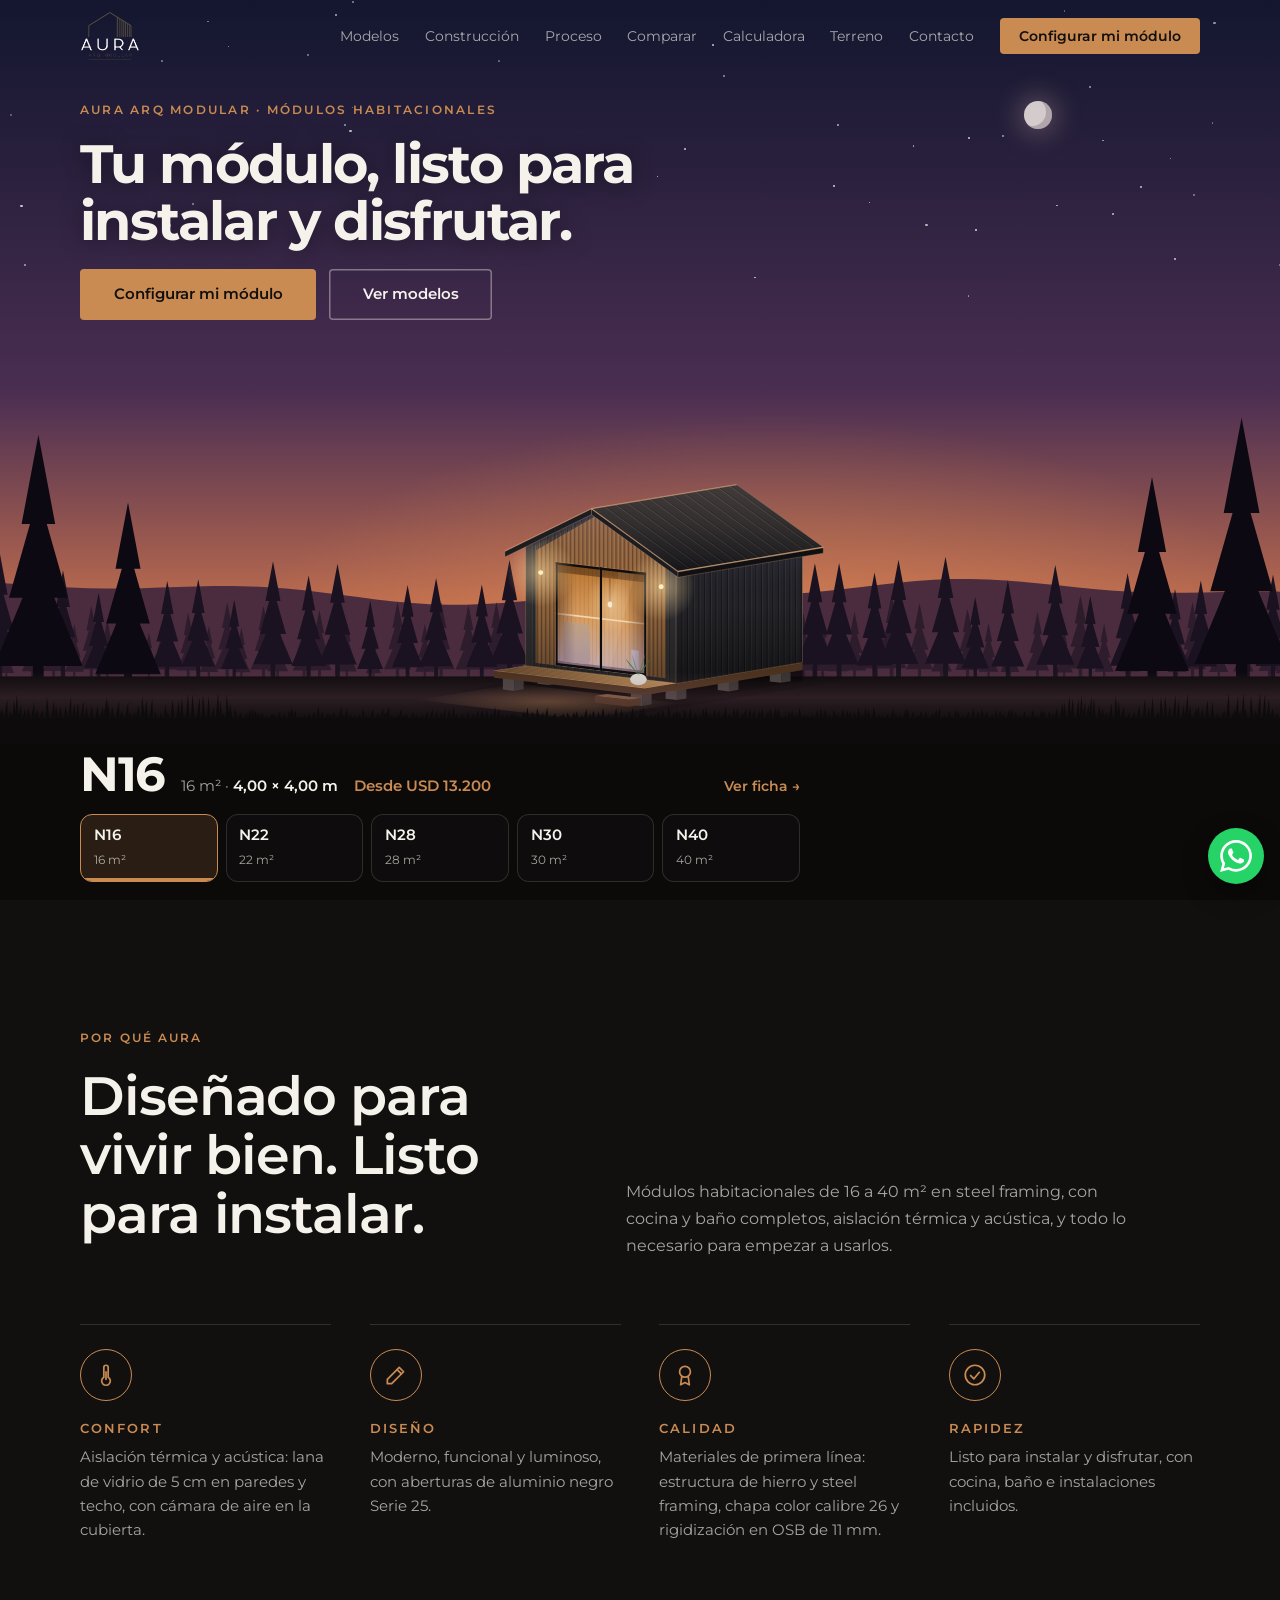
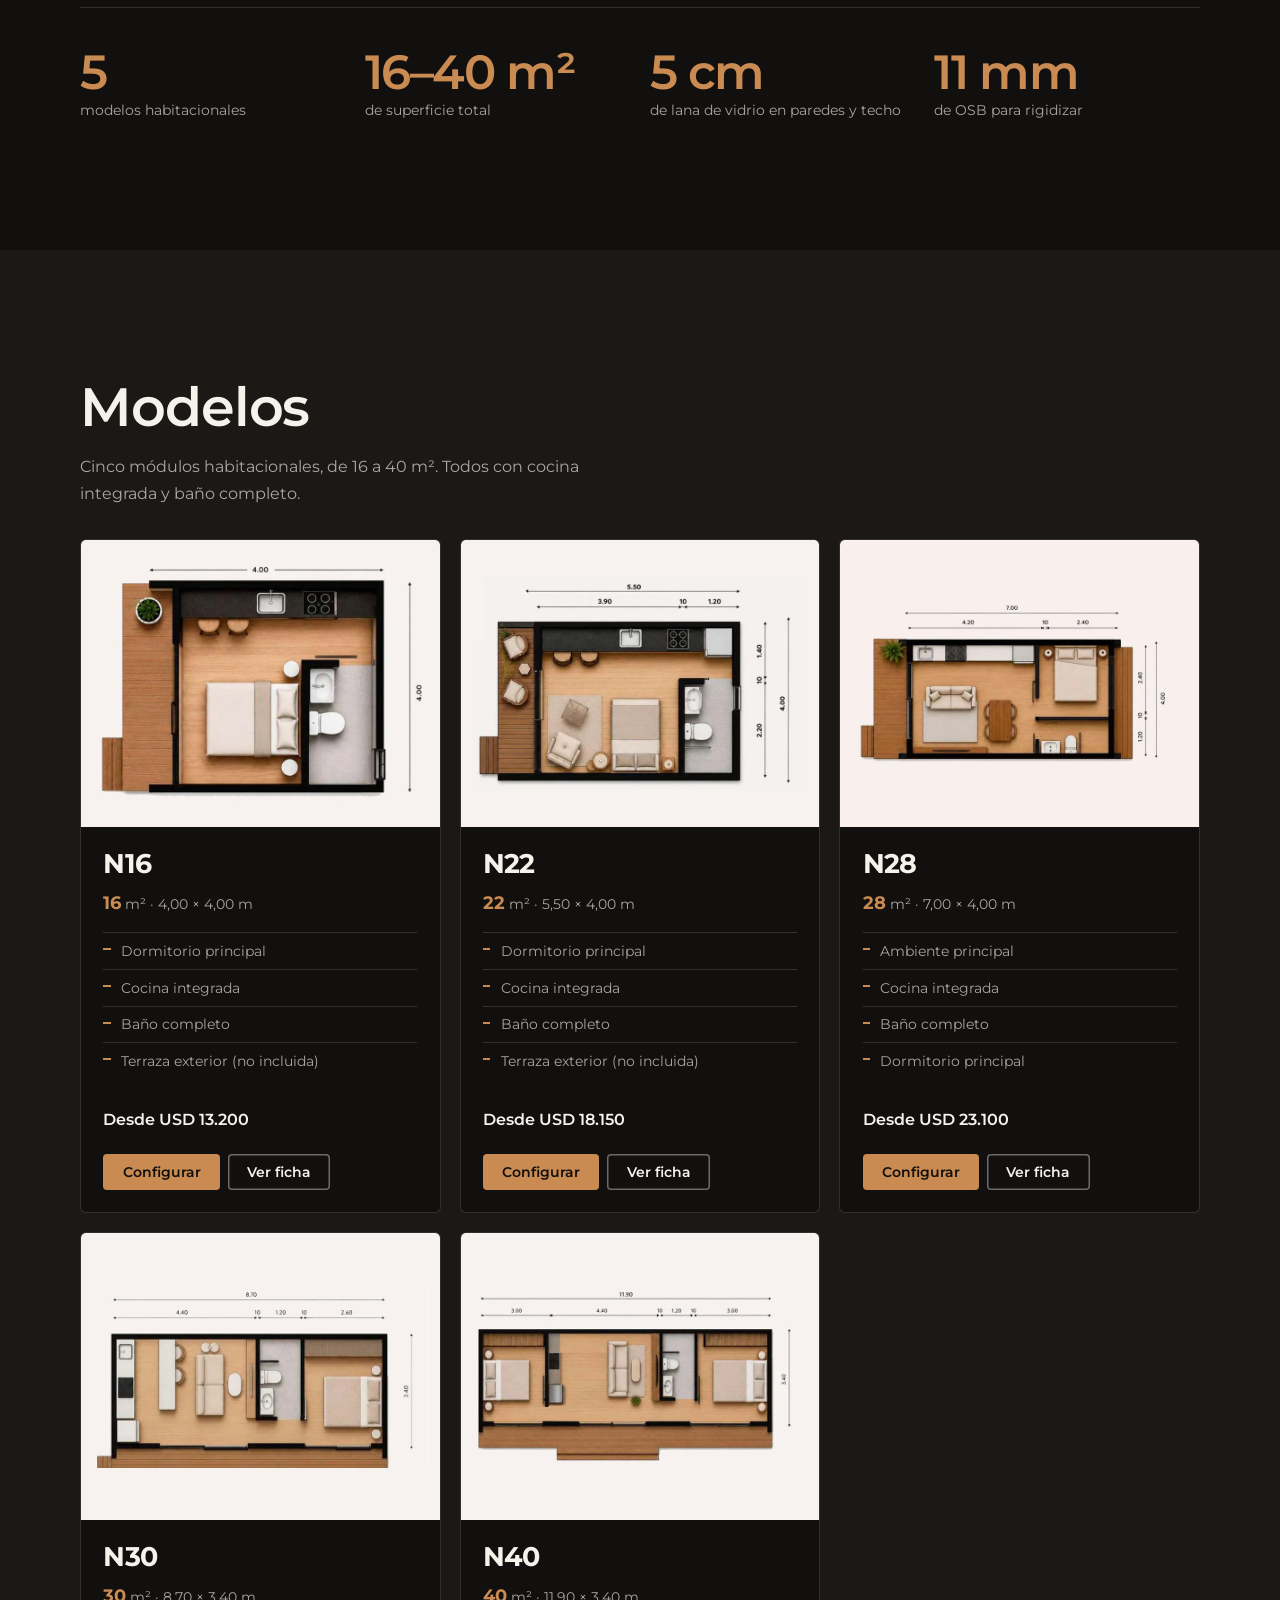
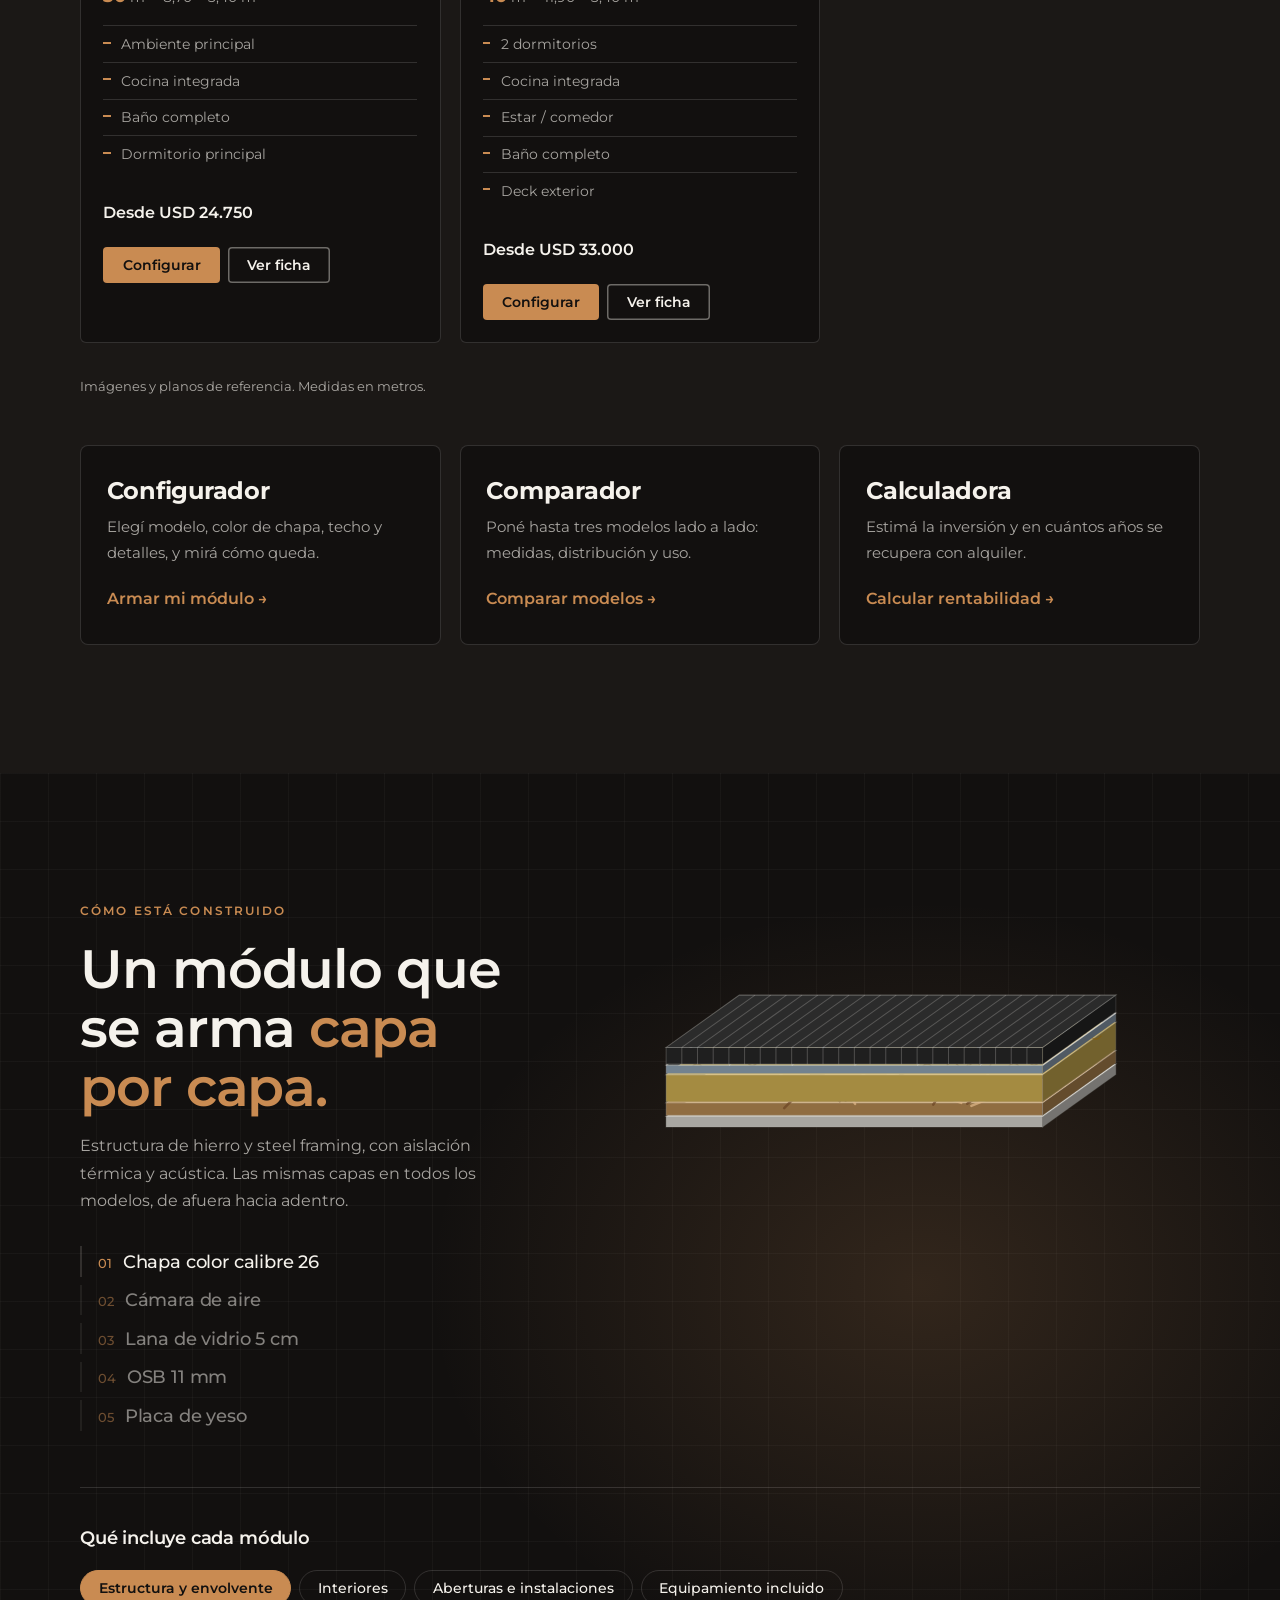
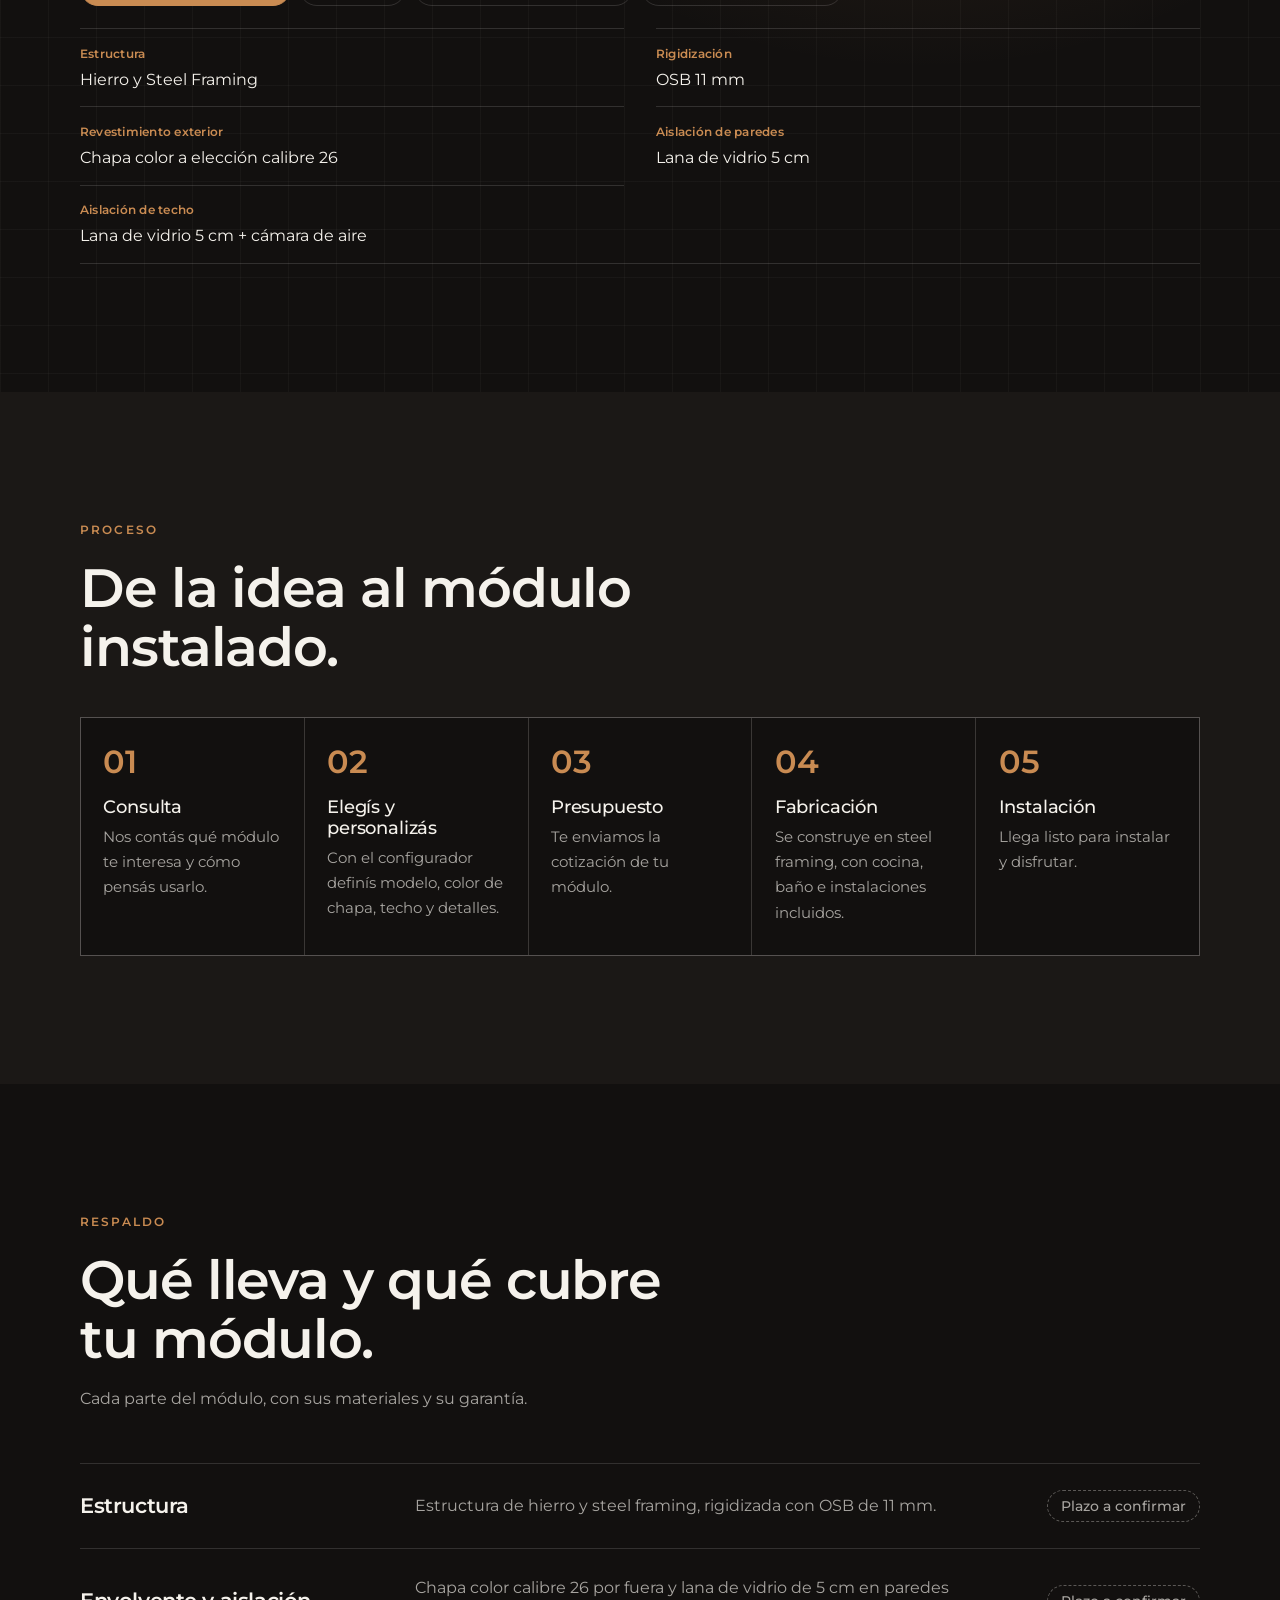
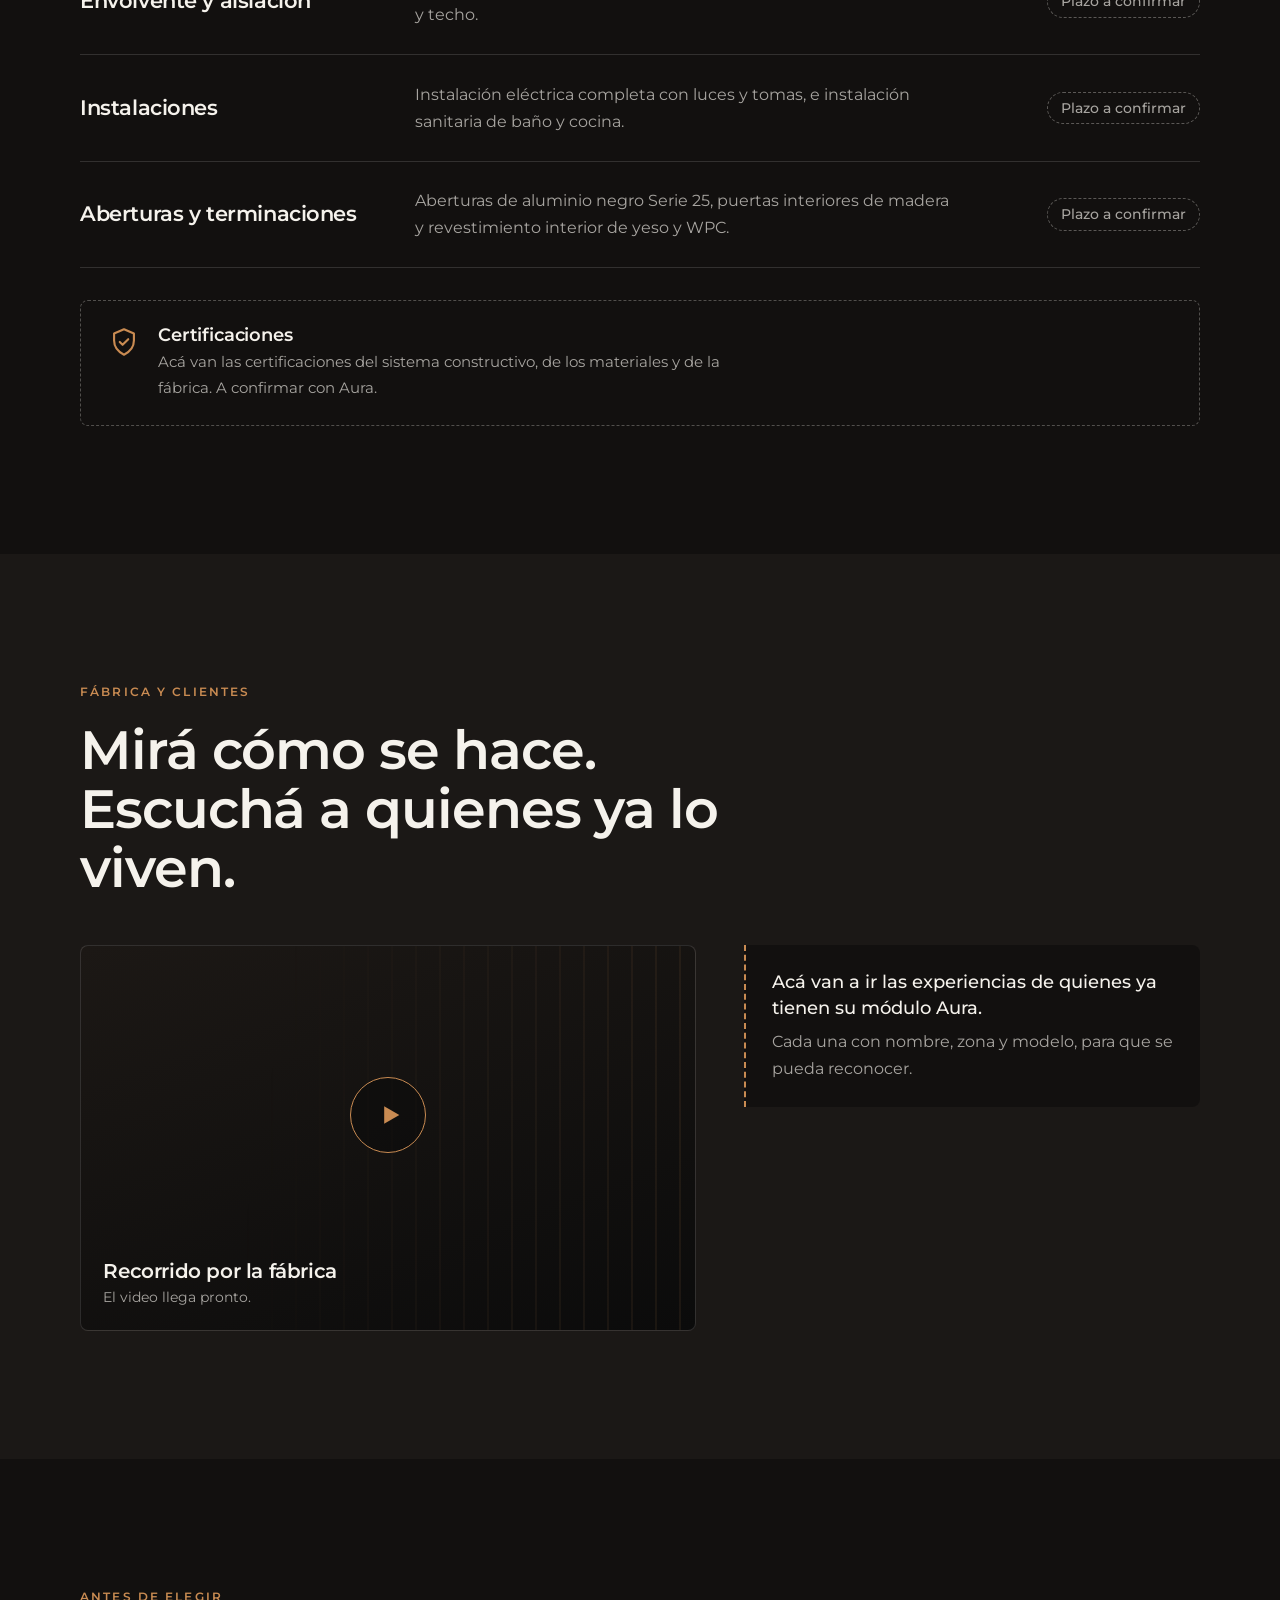
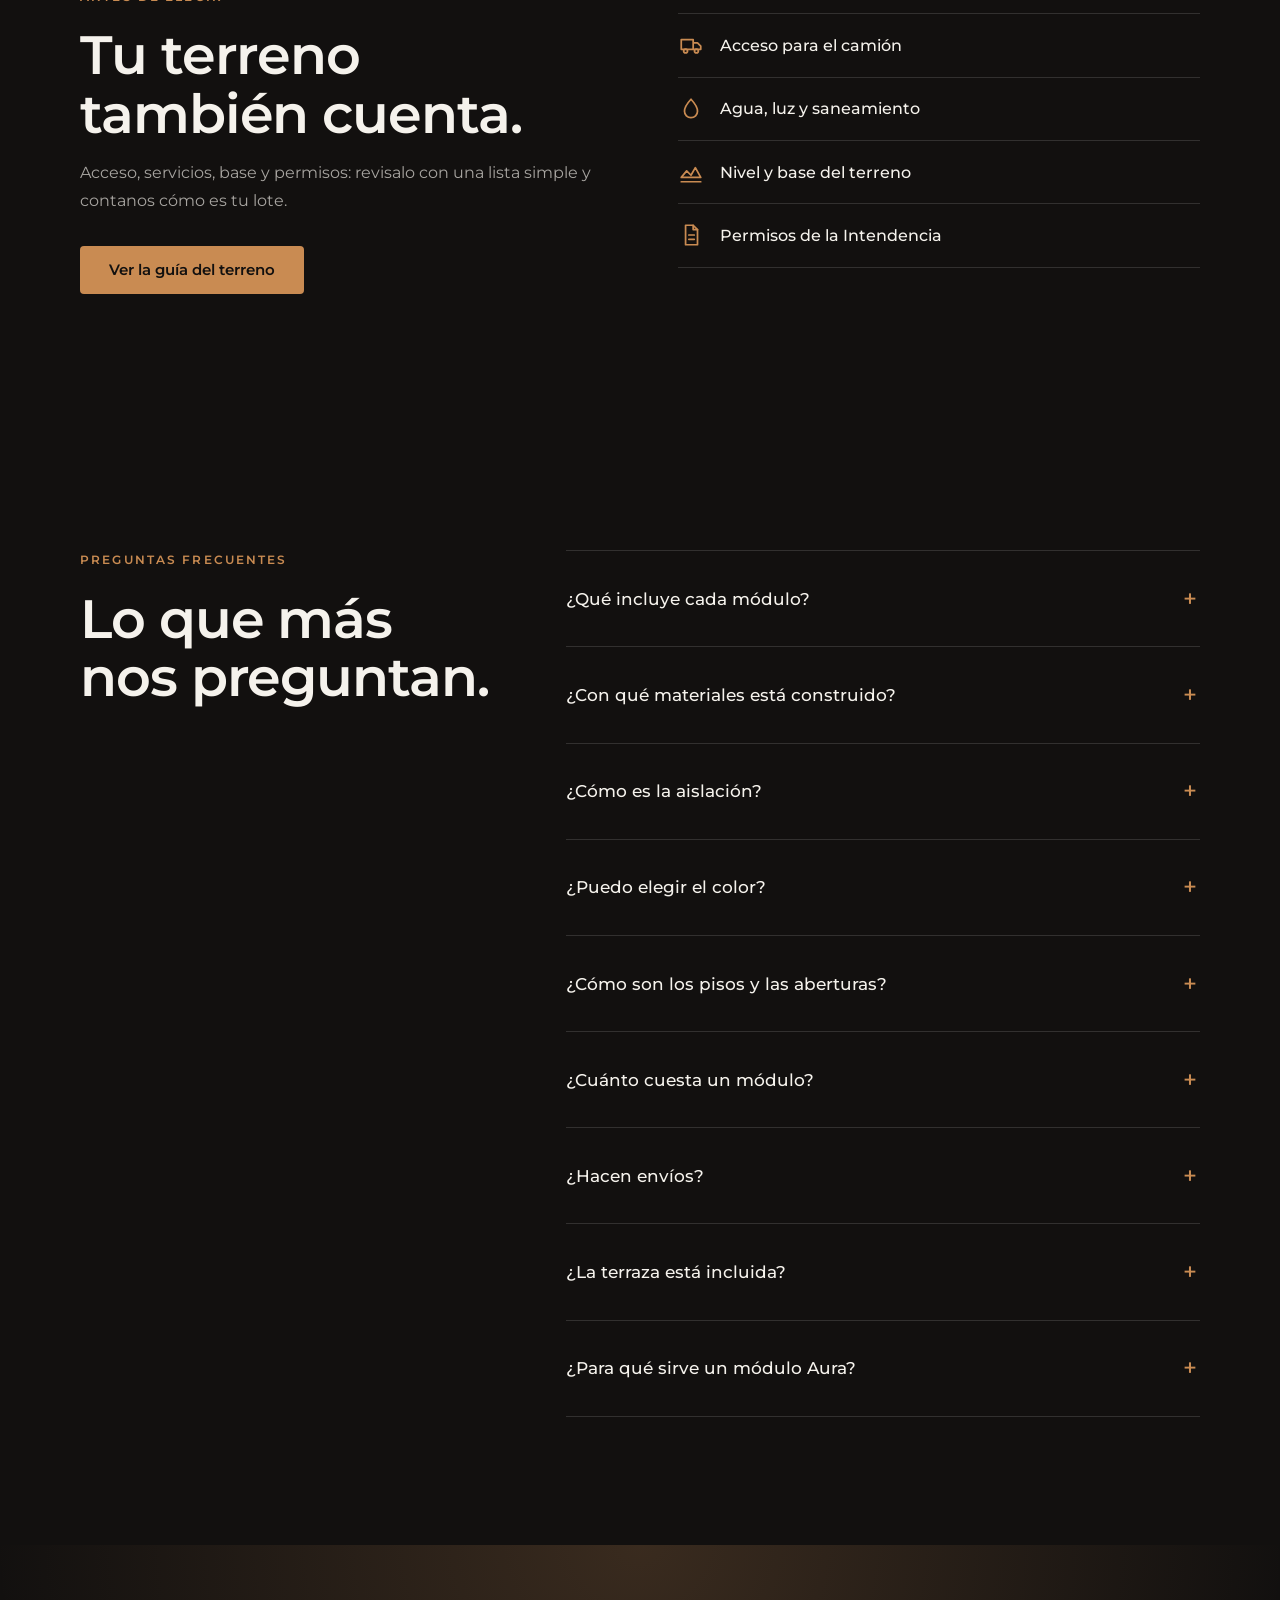
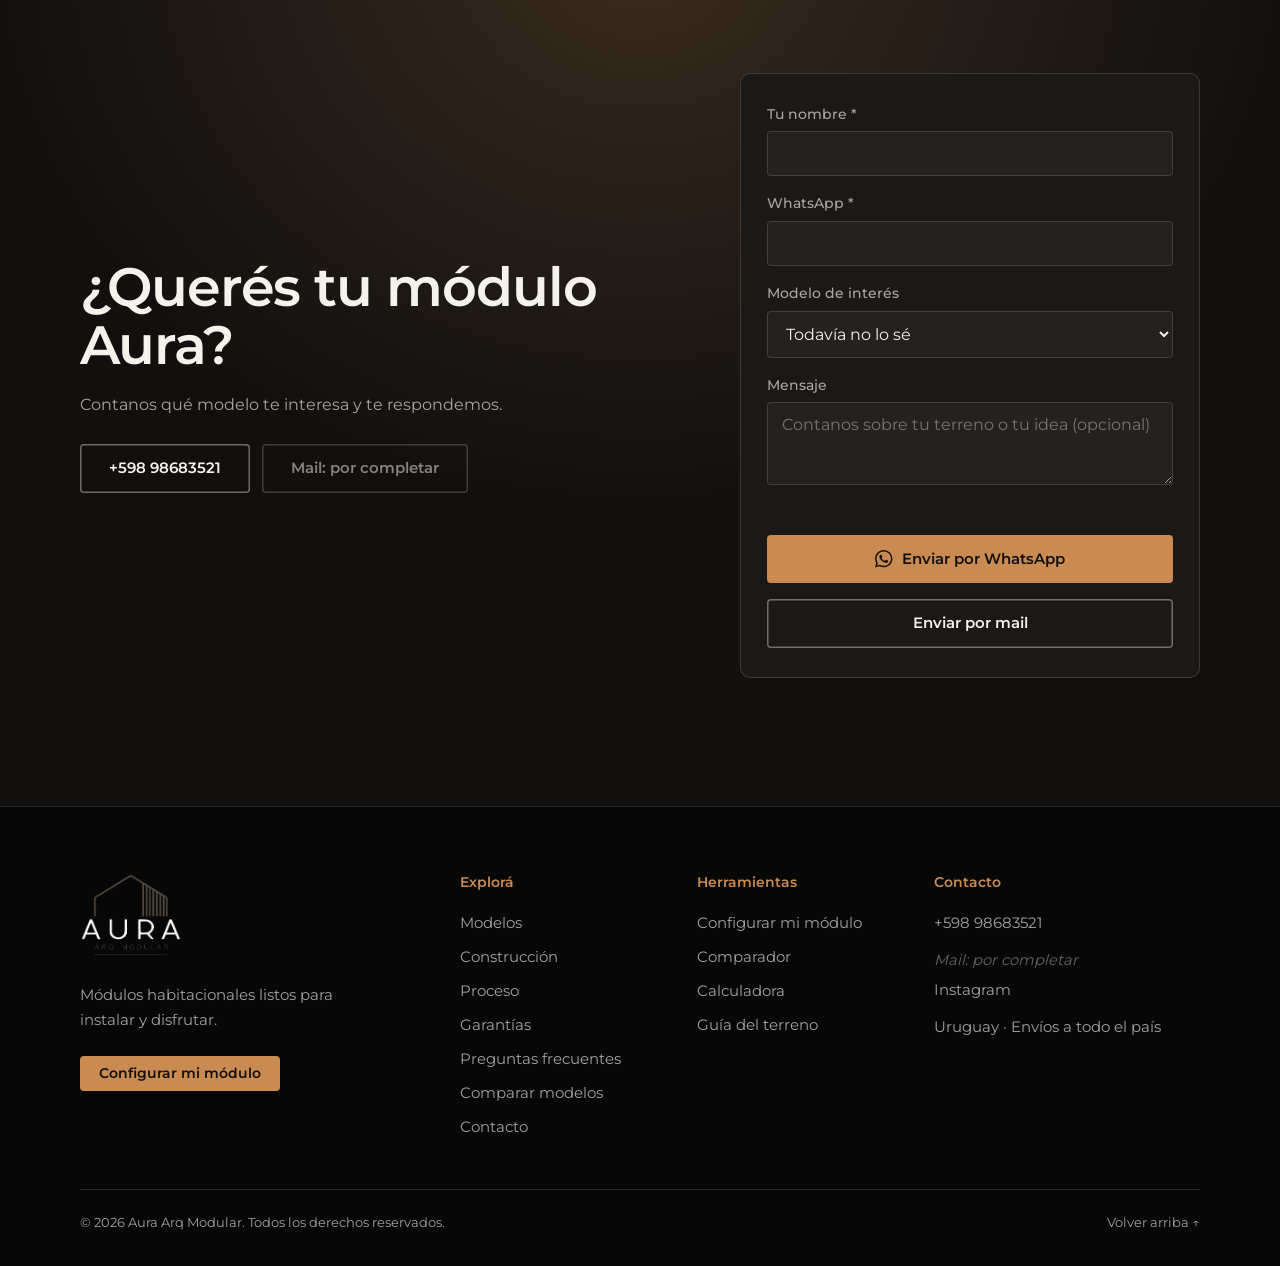
==== commit cbe8441f: "update" ====
--- a/index.html
+++ b/index.html
@@ -3,7 +3,7 @@
 <meta name="viewport" content="width=device-width,initial-scale=1,viewport-fit=cover"><meta name="robots" content="noindex, nofollow">
 <title>Aura Arq Modular | Módulos habitacionales en steel framing</title>
 <meta name="description" content="Módulos habitacionales de 16 a 40 m² en steel framing, con cocina y baño completos, aislación térmica y acústica. Listos para instalar.">
-<meta property="og:type" content="website"><meta property="og:locale" content="es_AR"><meta property="og:site_name" content="Aura Arq Modular"><meta property="og:title" content="Aura Arq Modular | Módulos habitacionales en steel framing"><meta property="og:description" content="Módulos habitacionales de 16 a 40 m² en steel framing, con cocina y baño completos, aislación térmica y acústica. Listos para instalar."><meta name="twitter:card" content="summary_large_image"><meta property="og:image" content="og-image.jpg"><meta property="og:image:type" content="image/jpeg"><meta property="og:image:width" content="1200"><meta property="og:image:height" content="630"><meta property="og:image:alt" content="Módulo habitacional Aura Arq Modular en un entorno natural"><meta name="twitter:image" content="og-image.jpg">
+<meta property="og:type" content="website"><meta property="og:locale" content="es_AR"><meta property="og:site_name" content="Aura Arq Modular"><meta property="og:title" content="Aura Arq Modular | Módulos habitacionales en steel framing"><meta property="og:description" content="Módulos habitacionales de 16 a 40 m² en steel framing, con cocina y baño completos, aislación térmica y acústica. Listos para instalar."><meta name="twitter:card" content="summary_large_image"><meta property="og:image" content="https://auramodular.vercel.app/og-aura.jpg"><meta property="og:image:type" content="image/jpeg"><meta property="og:image:width" content="1200"><meta property="og:image:height" content="630"><meta property="og:image:alt" content="Módulo Aura de noche en un bosque, con el lema «Tu módulo, listo para instalar y disfrutar»"><meta name="twitter:image" content="https://auramodular.vercel.app/og-aura.jpg">
 <script type="application/ld+json">{"@context": "https://schema.org", "@type": "HomeAndConstructionBusiness", "name": "Aura Arq Modular", "description": "Módulos habitacionales de 16 a 40 m² en steel framing, con cocina y baño completos."}</script>
 <meta name="theme-color" content="#0B0B0B">
 <link rel="icon" href="favicon.png" type="image/png"><link rel="icon" href="favicon.ico" sizes="48x48"><link rel="apple-touch-icon" href="apple-touch-icon.png"><link rel="manifest" href="manifest.webmanifest">
@@ -31,6 +31,9 @@
 </div></section>
 <section class="sec sf" id="construccion"><div class="wrap"><div class="sf-in"><div class="sf-head"><p class="eye">Cómo está construido</p><h2 class="rv">Un módulo que se arma <b>capa por capa.</b></h2><p class="sf-lead">Estructura de hierro y steel framing, con aislación térmica y acústica. Las mismas capas en todos los modelos, de afuera hacia adentro.</p></div><svg id="sf-svg" viewBox="0 0 600 380" role="img" aria-label="Las capas de un muro Aura"></svg><ol class="lyl sf-list" id="sf-list"></ol></div><div id="cons"></div></div></section>
 <section class="sec alt" id="proceso"><div class="wrap"><p class="eye rv">Proceso</p><h2 class="rv">De la idea al módulo instalado.</h2><ol class="prc" id="steps"></ol></div></section>
+<section class="sec" id="garantias"><div class="wrap"><p class="eye rv">Respaldo</p><h2 class="rv">Qué lleva y qué cubre tu módulo.</h2><p class="lead rv">Cada parte del módulo, con sus materiales y su garantía.</p><ul class="gx" id="gx"></ul><div id="cx"></div></div></section>
+<section class="sec alt" id="clientes"><div class="wrap"><p class="eye rv">Fábrica y clientes</p><h2 class="rv">Mirá cómo se hace. Escuchá a quienes ya lo viven.</h2><div class="vg"><div class="vx rv" id="vx"></div><div class="tmx" id="tmx"></div></div></div></section>
+<section class="sec" id="terreno"><div class="wrap trx"><div><p class="eye rv">Antes de elegir</p><h2 class="rv">Tu terreno también cuenta.</h2><p class="lead rv">Acceso, servicios, base y permisos: revisalo con una lista simple y contanos cómo es tu lote.</p><div class="acts rv"><a class="btn" data-ev="terreno-guia" href="terreno.html">Ver la guía del terreno</a></div></div><ul class="trl rv" id="trl"></ul></div></section>
 <section class="sec" id="faq"><div class="wrap fq2"><div><p class="eye rv">Preguntas frecuentes</p><h2 class="rv">Lo que más nos preguntan.</h2></div><div class="acc rv" id="acc"></div></div></section>
 <section class="sec cta" id="contacto"><div class="wrap cg"><div><h2 class="rv">¿Querés tu módulo Aura?</h2>
 <p class="lead rv">Contanos qué modelo te interesa y te respondemos.</p>
--- a/css/styles.css
+++ b/css/styles.css
@@ -465,3 +465,52 @@
 @media(max-height:700px){.hero .eye{display:none}}
 @media(prefers-reduced-motion:reduce){.stars i.t{animation:none!important}#hv .hm{transition:none}}
 .pv .rf{opacity:.4}
+
+/* ===== garantías, clientes y terreno ===== */
+.gx{list-style:none;margin:clamp(2rem,5vw,3.2rem) 0 0;padding:0;border-top:1px solid var(--ln)}
+.gx li{display:grid;grid-template-columns:minmax(0,.8fr) minmax(0,1.5fr) minmax(0,.55fr);gap:1rem clamp(1rem,4vw,3rem);align-items:center;padding:1.6rem 0;border-bottom:1px solid var(--ln)}
+.gx h3{font-size:1.3rem;letter-spacing:-.02em}
+.gx p{margin:0;color:var(--m);max-width:56ch}
+.gx .pz{justify-self:end;text-align:right;font:600 1.6rem/1.1 var(--f);letter-spacing:-.03em;color:var(--o)}
+.gx .pz small{display:block;font:500 .78rem var(--f);letter-spacing:0;color:var(--m);margin-top:.25rem}
+.gx .pz.nd{font:500 .85rem var(--f);letter-spacing:0;color:var(--m);padding:.45rem .8rem;border:1px dashed rgba(var(--fw),.32);border-radius:99px}
+.cx{display:flex;gap:1.1rem;align-items:flex-start;margin-top:2rem;padding:1.5rem 1.6rem;border:1px dashed rgba(var(--fw),.28);border-radius:8px}
+.cx svg{flex:none;width:34px;height:34px;fill:none;stroke:var(--o);stroke-width:1.5;stroke-linecap:round;stroke-linejoin:round}
+.cx h3{font-size:1.1rem;margin:0 0 .3rem}.cx p{margin:0;color:var(--m);font-size:.95rem;max-width:60ch}
+.cx.has{border-style:solid;border-color:var(--ln)}.cx.has+.cx.has{margin-top:1rem}
+.vg{display:grid;grid-template-columns:minmax(0,1.15fr) minmax(0,.85fr);gap:clamp(1.5rem,4vw,3rem);margin-top:clamp(2rem,5vw,3rem);align-items:stretch}
+.vx{position:relative;aspect-ratio:16/10;border-radius:8px;overflow:hidden;border:1px solid var(--ln);background:linear-gradient(160deg,#1c1815,#0B0B0B)}
+.vx::before{content:"";position:absolute;inset:0;background:repeating-linear-gradient(90deg,transparent 0 22px,rgba(197,138,85,.1) 22px 24px);-webkit-mask:linear-gradient(100deg,transparent 30%,#000);mask:linear-gradient(100deg,transparent 30%,#000)}
+.vx .cap{position:absolute;left:1.4rem;bottom:1.2rem;right:1.4rem}
+.vx .cap strong{display:block;font:600 1.25rem var(--f);letter-spacing:-.02em}.vx .cap span{font-size:.88rem;color:var(--m)}
+.vx .pl{position:absolute;left:50%;top:44%;translate:-50% -50%;width:76px;height:76px;border-radius:50%;border:1.5px solid var(--o);background:rgba(11,11,11,.5);color:var(--o);display:grid;place-items:center;padding:0}
+.vx .pl svg{width:28px;height:28px;fill:currentColor;margin-left:3px}
+.vx button.pl{cursor:pointer;transition:background .3s,color .3s,transform .3s var(--e)}.vx button.pl:hover{background:var(--o);color:var(--k);transform:scale(1.06)}
+.vx img,.vx video,.vx iframe{position:absolute;inset:0;width:100%;height:100%;border:0;object-fit:cover}
+.tmx{display:grid;gap:1rem;align-content:start}
+.tm{margin:0;padding:1.5rem 1.6rem;border-left:2px solid var(--o);background:var(--k);border-radius:0 8px 8px 0}
+.tm blockquote{margin:0 0 .9rem;font-size:1.05rem;line-height:1.6}
+.tm figcaption{font-size:.85rem;color:var(--m)}.tm figcaption b{color:var(--w);font-weight:600}
+.tm.em{border-left-style:dashed;display:grid;gap:.5rem;align-content:center}.tm.em p{margin:0;color:var(--m)}.tm.em p:first-child{color:var(--w);font-size:1.1rem;font-weight:500;line-height:1.45}
+.trx{display:grid;grid-template-columns:minmax(0,1fr) minmax(0,1fr);gap:clamp(2rem,6vw,5rem);align-items:center}
+.trl{list-style:none;margin:0;padding:0;display:grid;gap:0;border-top:1px solid var(--ln)}
+.trl li{display:flex;gap:1rem;align-items:center;padding:1.1rem 0;border-bottom:1px solid var(--ln);font-weight:500}
+.trl svg{flex:none;width:26px;height:26px;fill:none;stroke:var(--o);stroke-width:1.6;stroke-linecap:round;stroke-linejoin:round}
+.tgx{margin-top:2.4rem;display:grid;gap:2.2rem}
+.tgx fieldset{border:0;padding:0;margin:0;display:grid;gap:.2rem}
+.tgx legend{font:600 1.15rem var(--f);letter-spacing:-.01em;margin-bottom:.6rem;padding:0}
+.tgx label.ck{display:grid;grid-template-columns:auto 1fr;gap:.2rem 1rem;align-items:start;padding:1rem 0;border-top:1px solid var(--ln);cursor:pointer;color:var(--w);font-size:1rem;font-weight:500}
+.tgx label.ck input{width:22px;height:22px;margin-top:.1rem;accent-color:var(--o);padding:0}
+.tgx label.ck small{grid-column:2;font:400 .9rem/1.55 var(--f);color:var(--m)}
+.pgb{position:sticky;top:78px;z-index:5;display:flex;align-items:center;gap:1rem;margin:1.6rem 0 0;padding:.8rem 1rem;background:rgba(20,20,20,.94);backdrop-filter:blur(10px);border:1px solid var(--ln);border-radius:8px;font-size:.92rem}
+.pgb i{flex:1;height:4px;border-radius:4px;background:var(--ln);overflow:hidden}.pgb i b{display:block;height:100%;width:0;background:var(--o);transition:width .4s var(--e)}
+.pgb output{font-weight:600;color:var(--o);white-space:nowrap}
+.tf{display:grid;gap:1rem;padding:clamp(1.4rem,4vw,2.2rem);border:1px solid var(--ln);border-radius:8px;background:var(--k2)}
+.tf h3{font-size:1.4rem}.tf .sv{font-size:.88rem;color:var(--m)}
+.tsvc{display:flex;flex-wrap:wrap;gap:.6rem 1.4rem}.tsvc label{display:flex;flex-direction:row;align-items:center;gap:.6rem;font-size:.92rem;color:var(--w);font-weight:400}.tsvc input{width:20px;height:20px;accent-color:var(--o);padding:0}
+.ntx{font-size:.85rem;color:var(--m);max-width:64ch;margin-top:1.6rem}.ntx a{color:var(--o)}
+@media(max-width:860px){
+ .gx li{grid-template-columns:minmax(0,1fr);gap:.5rem}.gx .pz{justify-self:start;text-align:left;margin-top:.4rem}
+ .vg,.trx{grid-template-columns:minmax(0,1fr)}
+ .pgb{top:70px}
+}
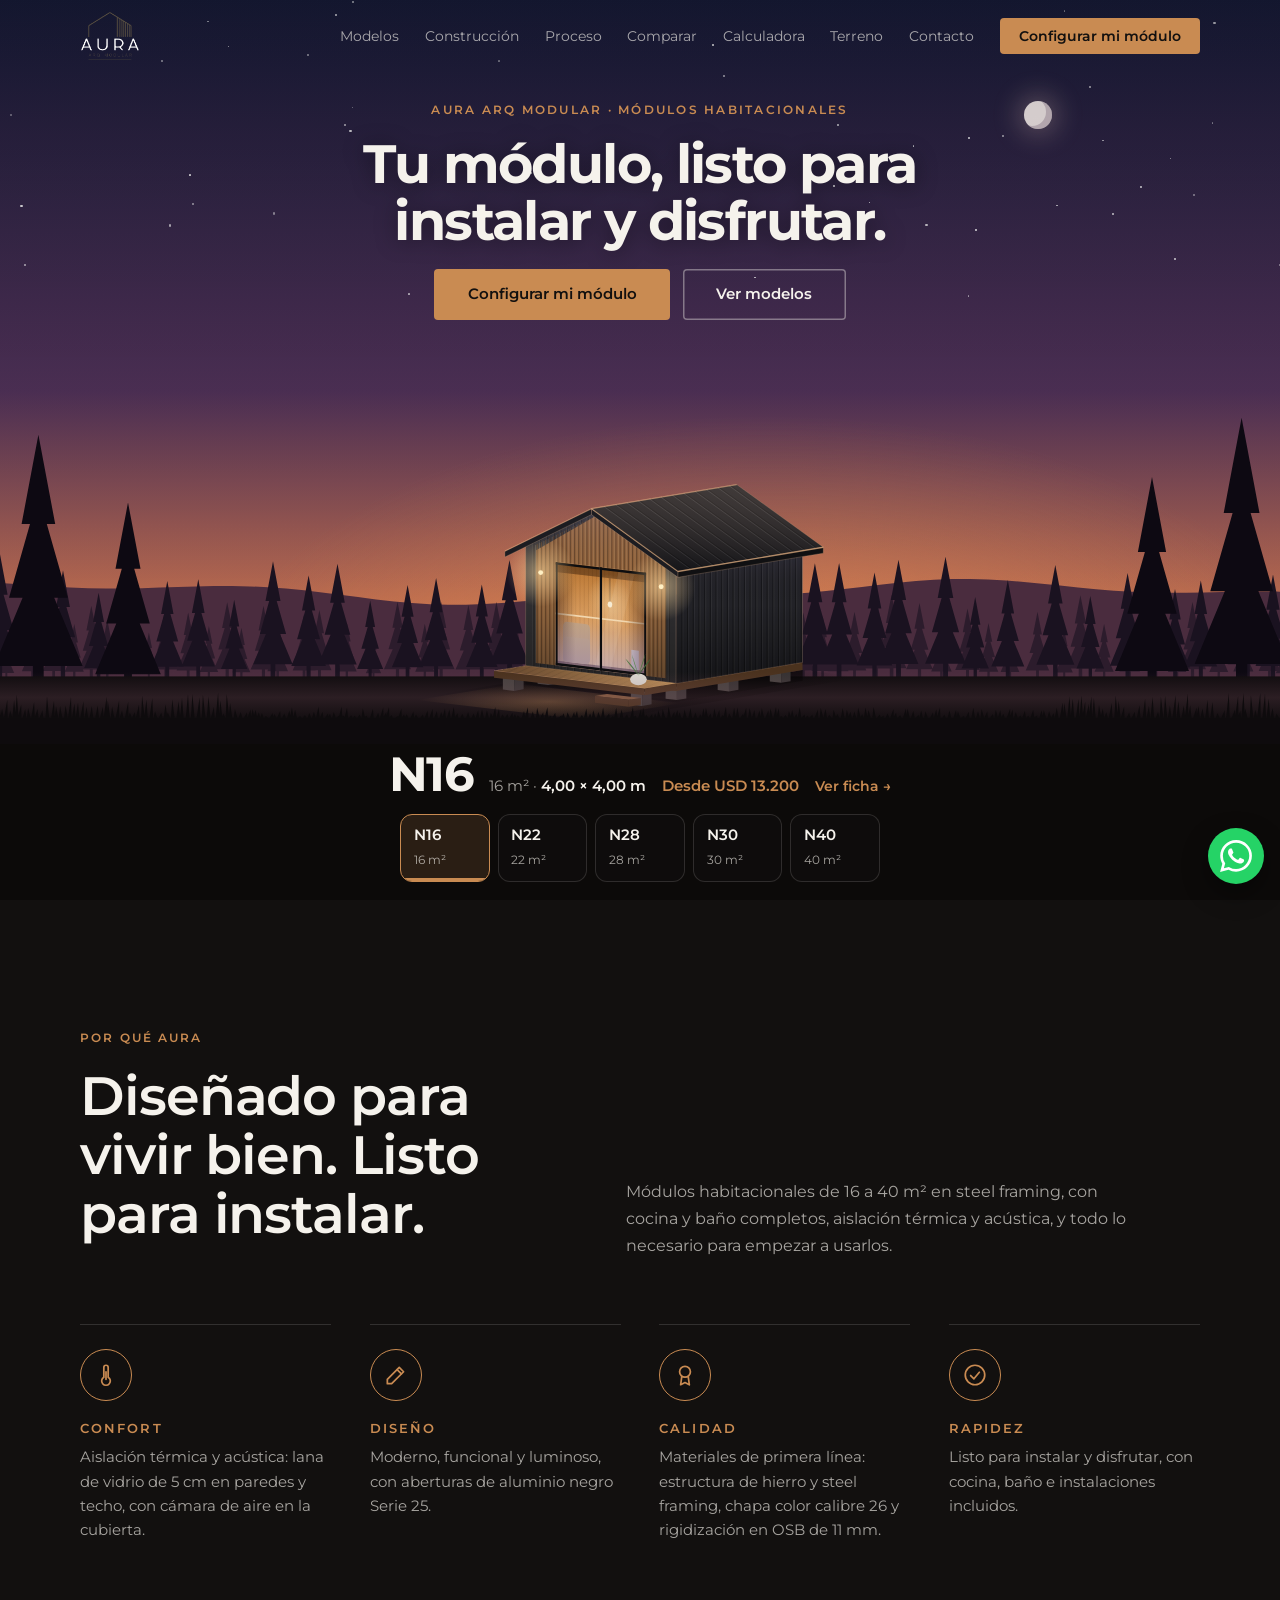
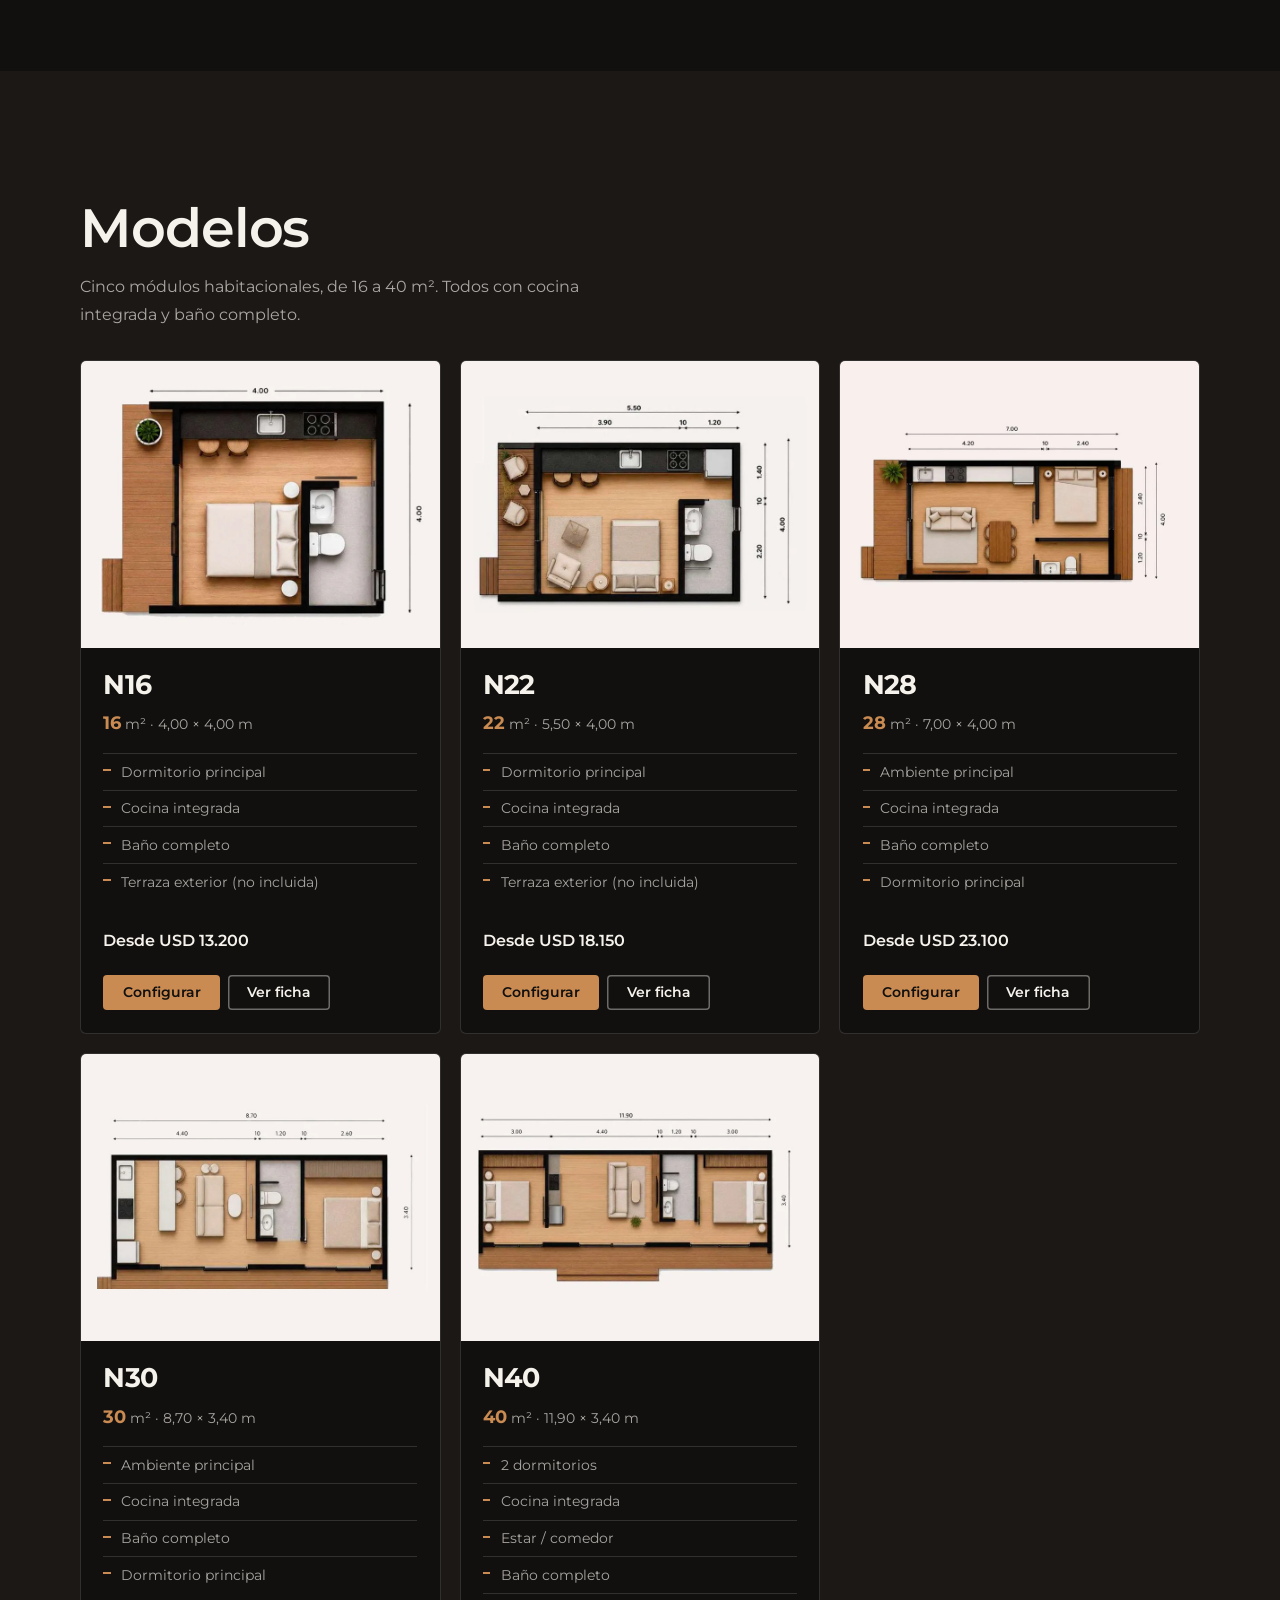
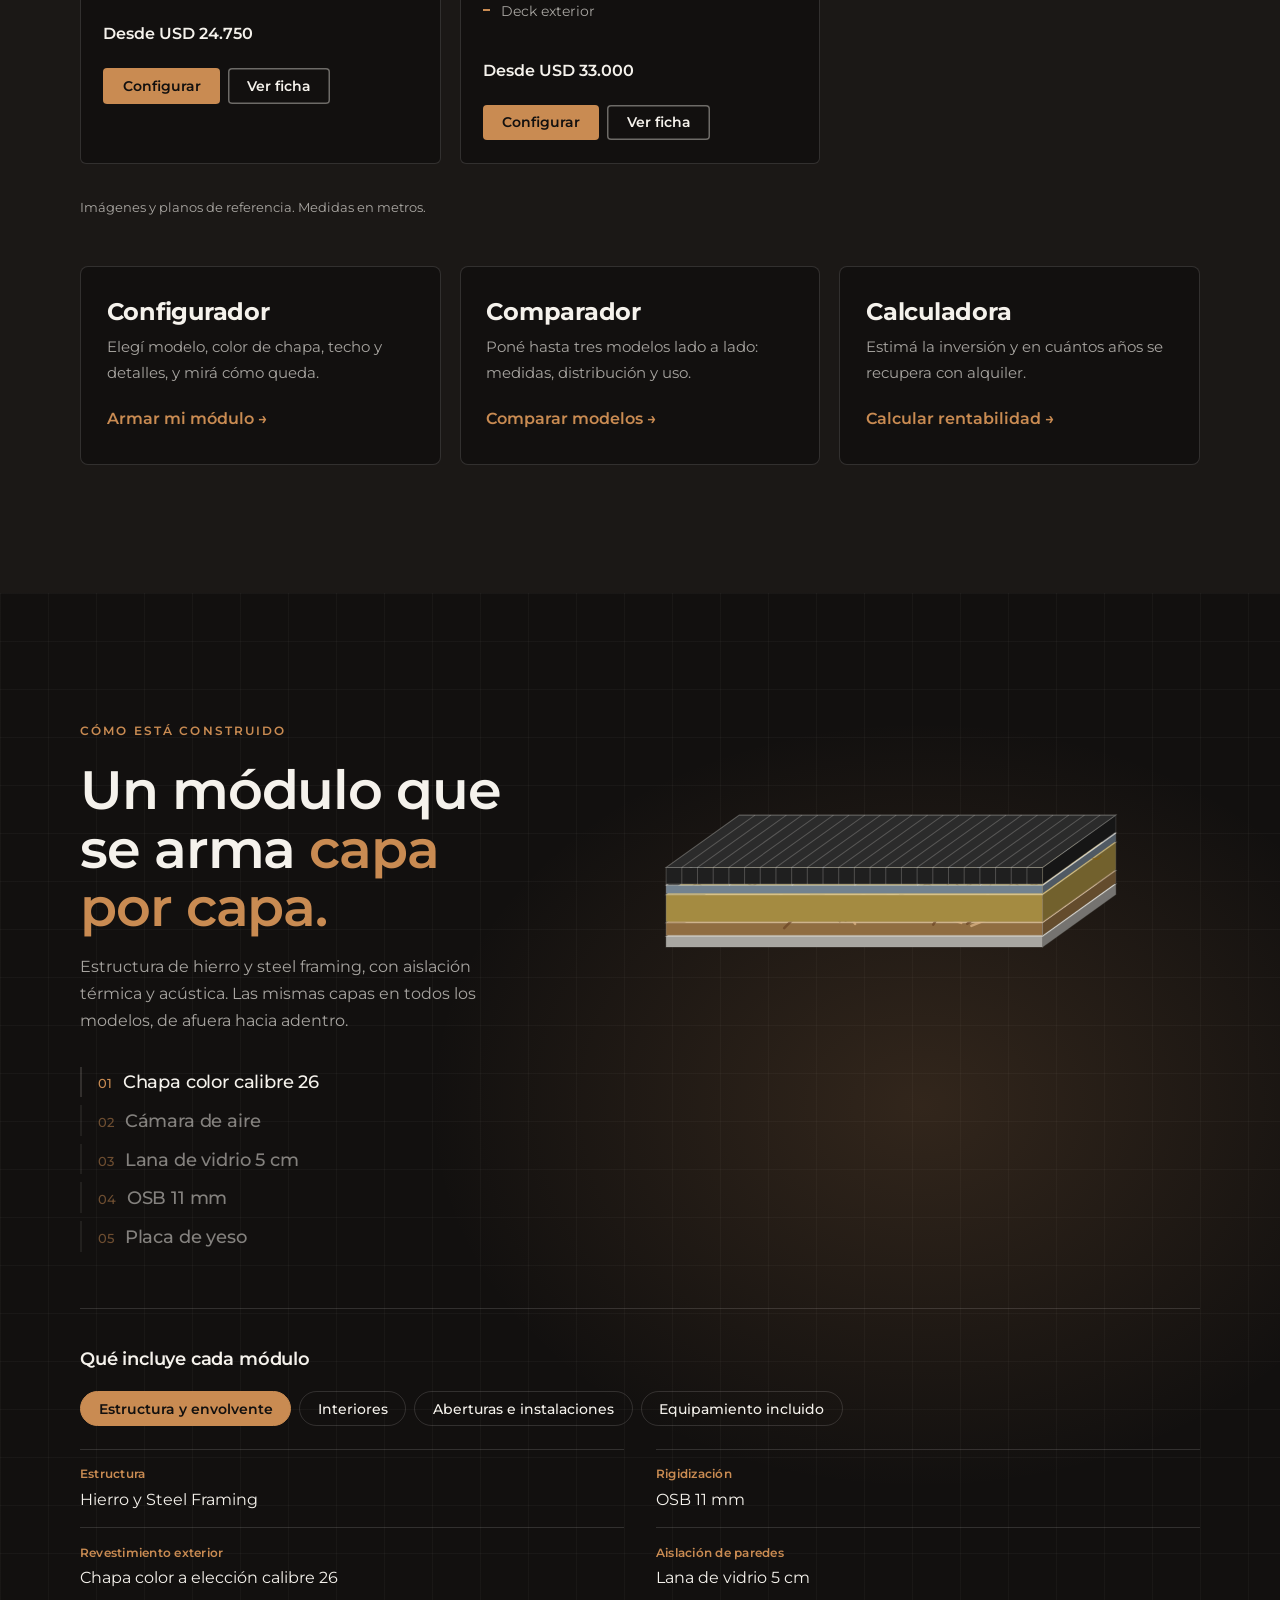
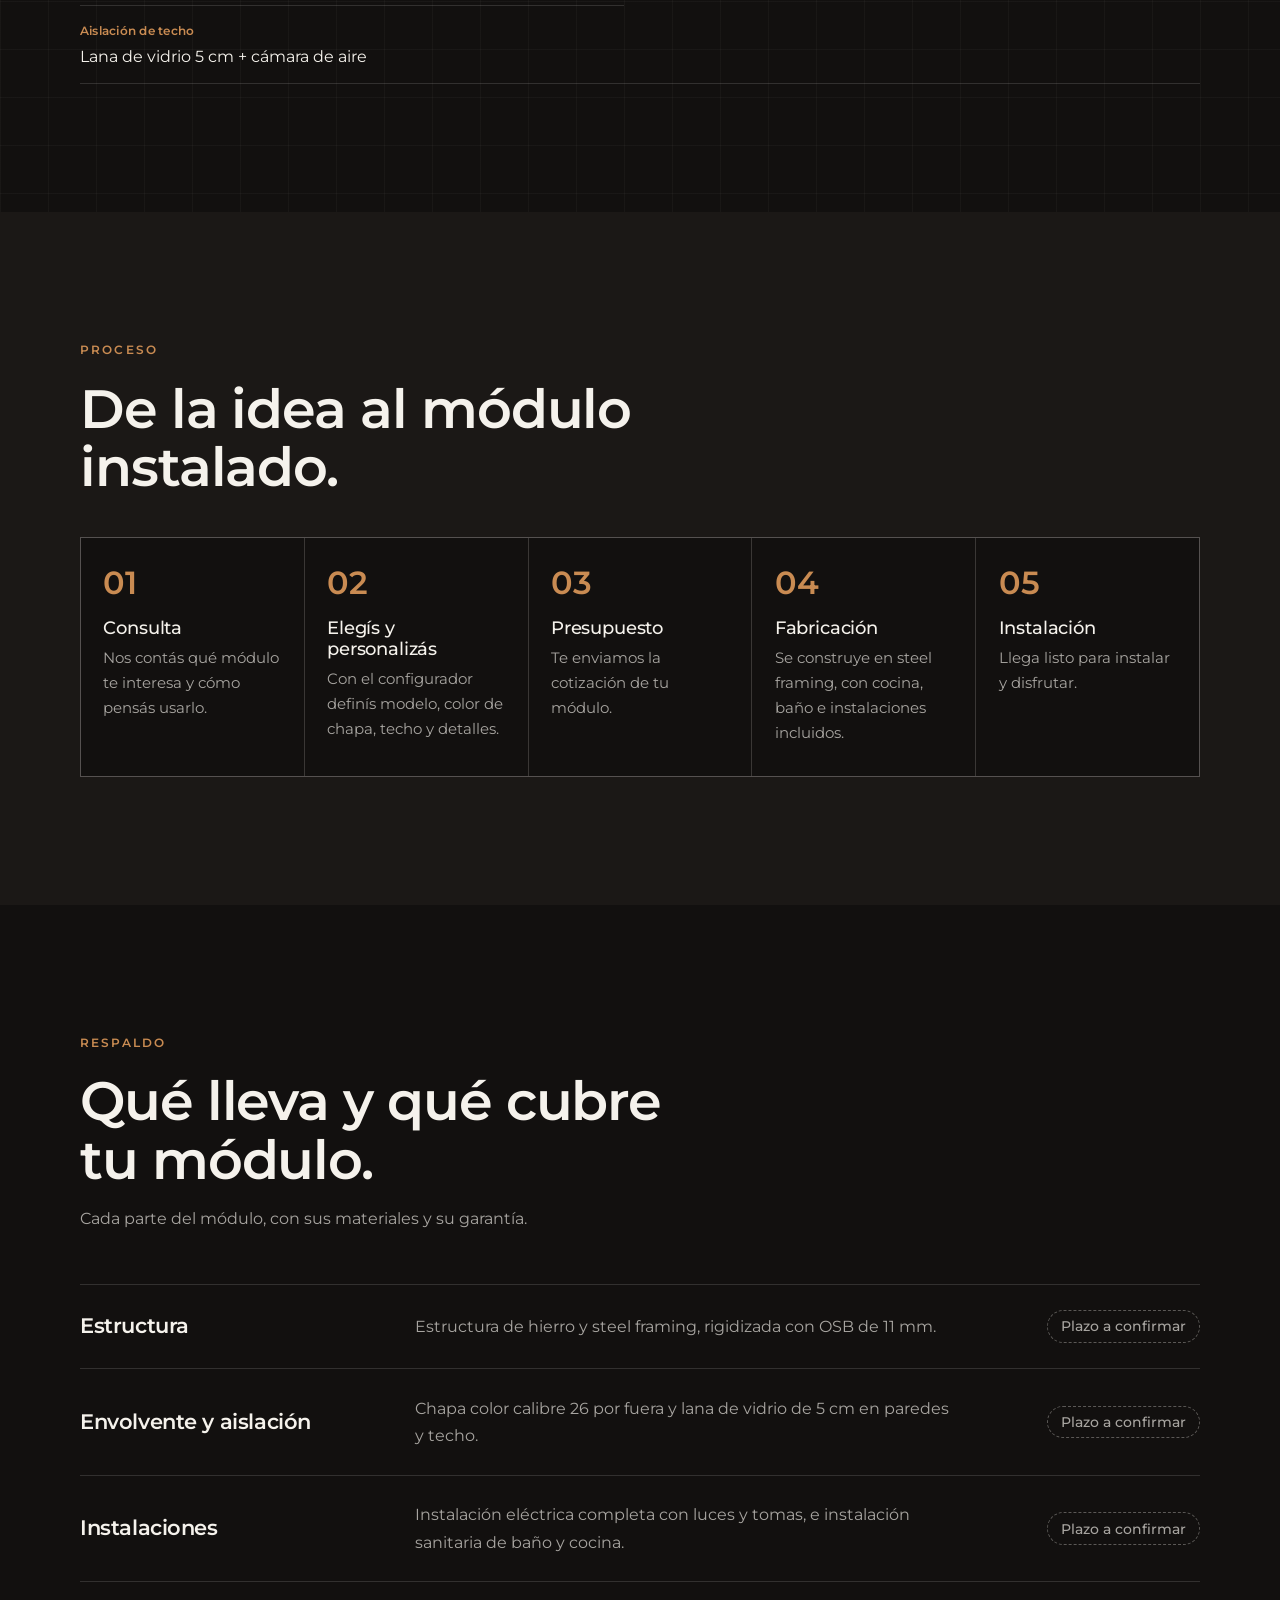
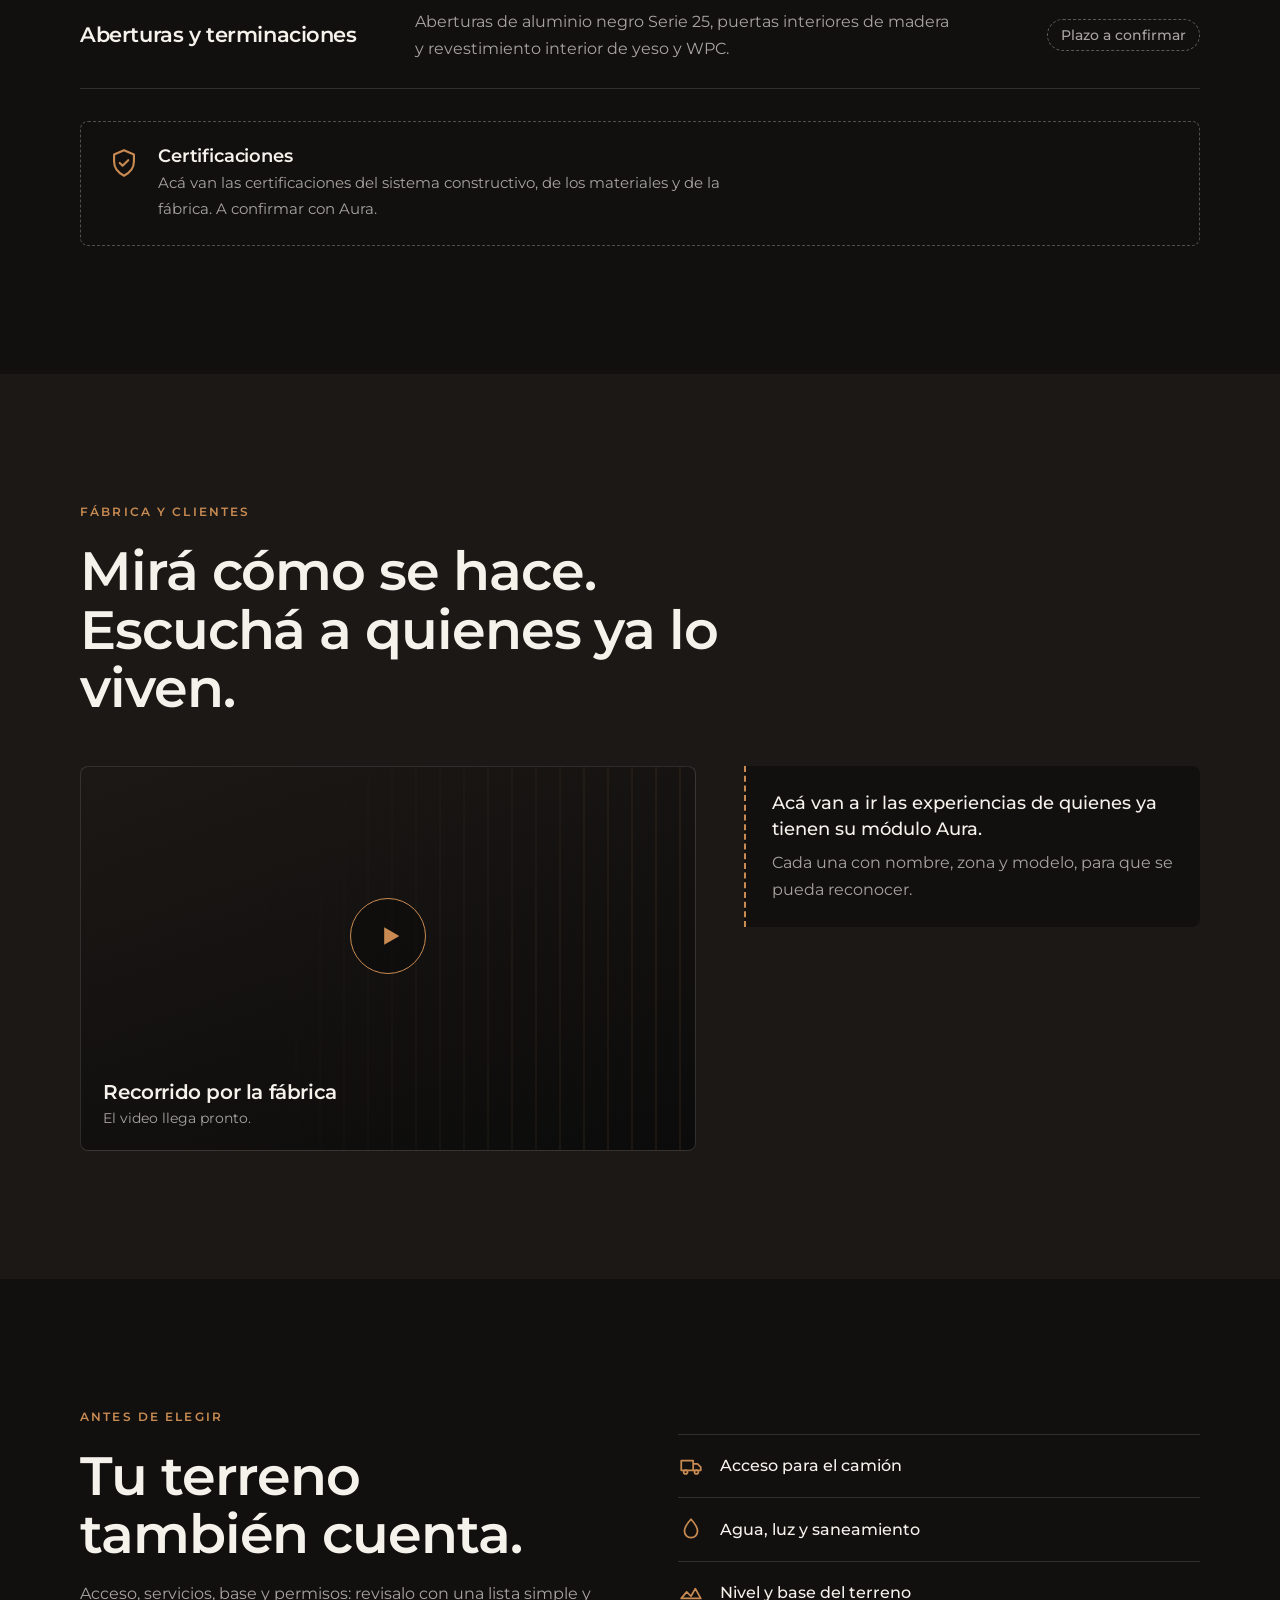
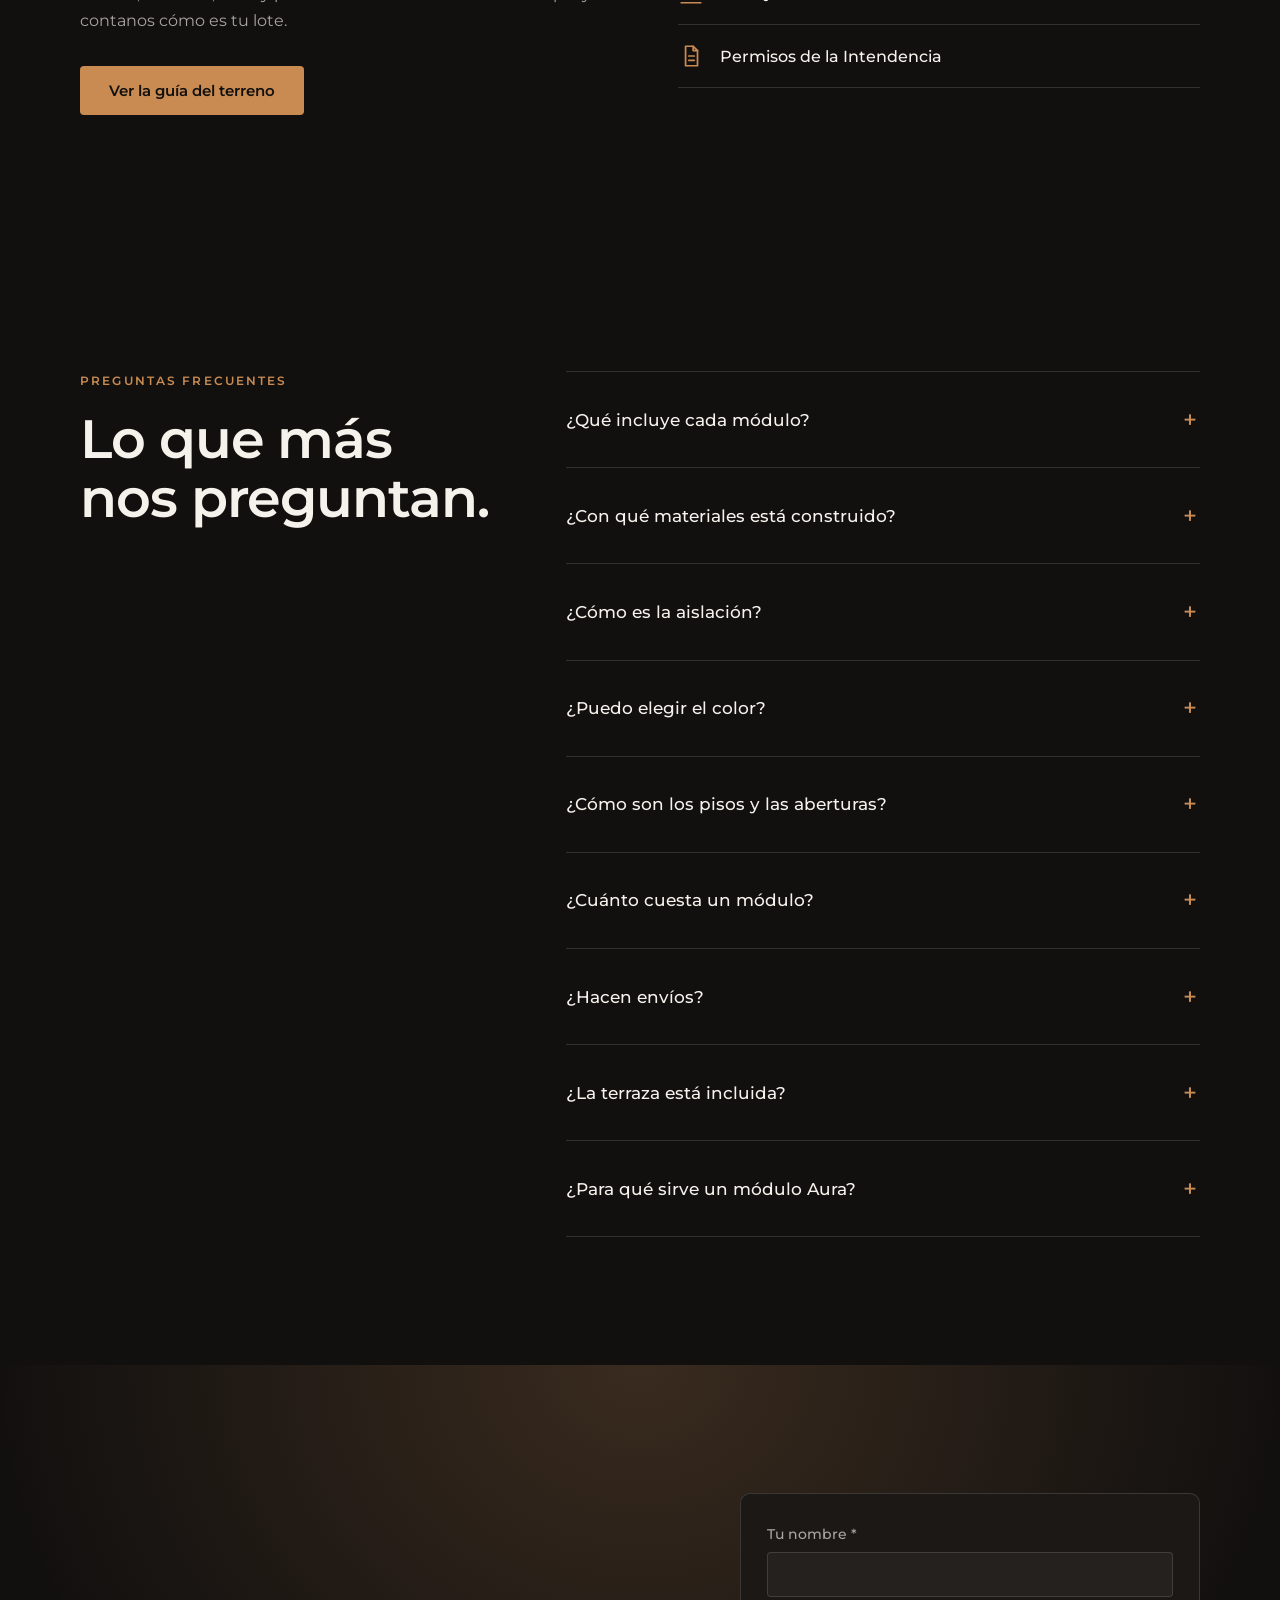
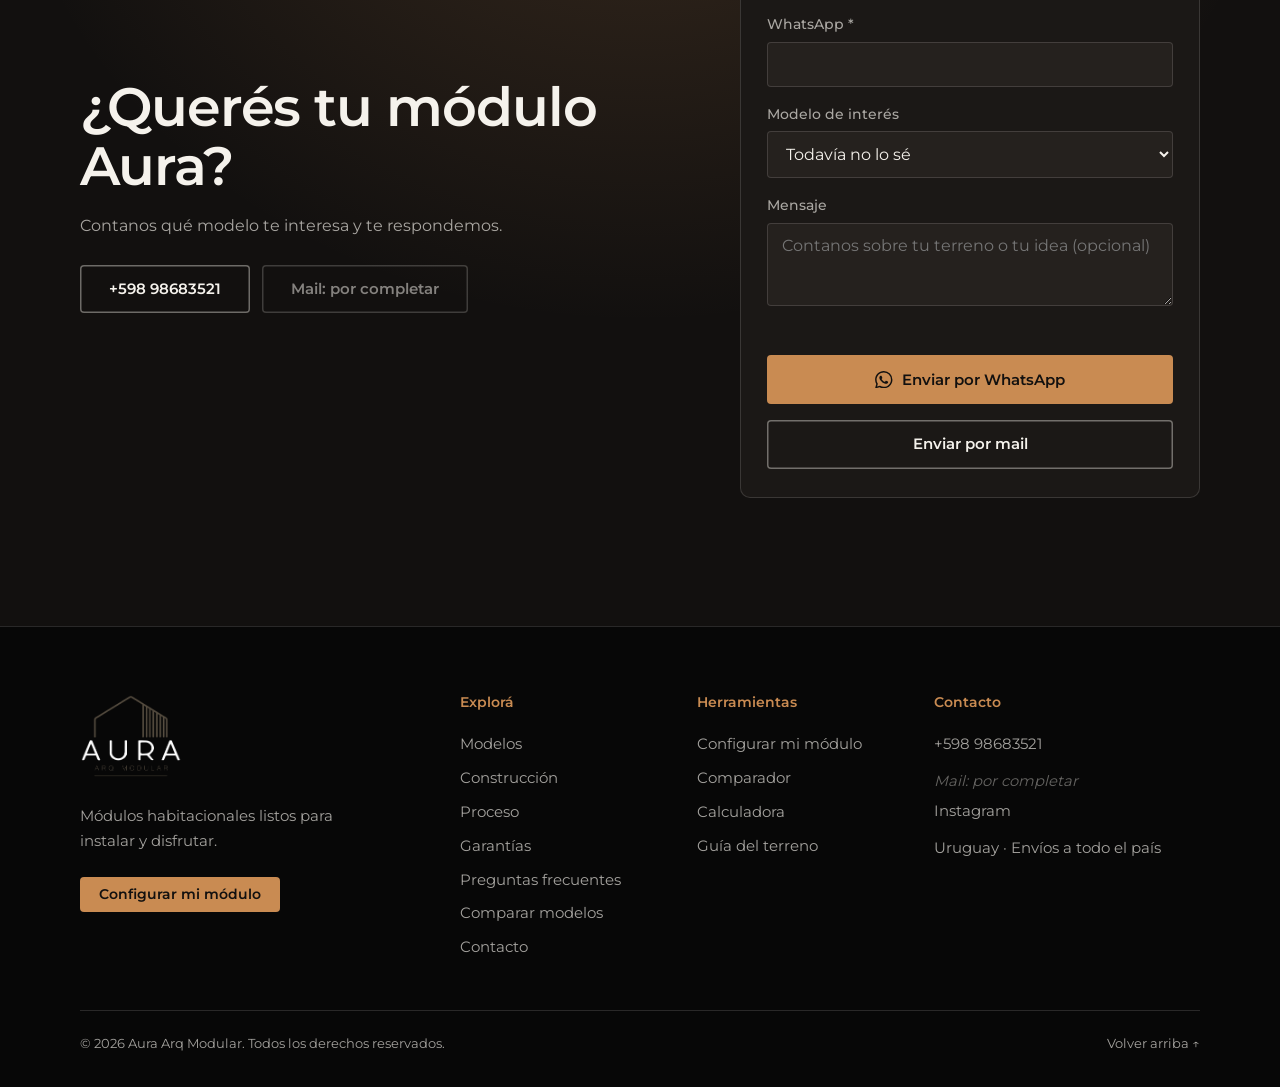
==== commit ca466b18: "update" ====
--- a/index.html
+++ b/index.html
@@ -12,7 +12,7 @@
 <link rel="stylesheet" href="css/styles.css">
 <noscript><style>.rv{opacity:1!important;transform:none!important}</style></noscript>
 </head><body data-p="home">
-<div id="intro" aria-hidden="true"><div class="in-stage"><div class="in-logo"><img src="img/logo.png" alt="" width="900" height="745"><small>Módulos habitacionales · Steel framing</small></div><div class="in-lane"><div class="in-cover"></div><div class="in-road"></div><div class="in-truck"><svg viewBox="0 0 520 190" role="presentation" focusable="false"><defs><pattern id="inAuW" width="9" height="10" patternUnits="userSpaceOnUse"><rect width="9" height="10" fill="#211e1c"/><rect x="6" width="2.5" height="10" fill="#38332f"/></pattern><pattern id="inAuL" width="8" height="10" patternUnits="userSpaceOnUse"><rect width="8" height="10" fill="#b9783f"/><rect x="5.5" width="2" height="10" fill="#6e4723"/></pattern><pattern id="inAuR" width="9" height="10" patternUnits="userSpaceOnUse"><rect width="9" height="10" fill="#141211"/><rect x="6" width="1.6" height="10" fill="#26221f"/></pattern><linearGradient id="inAuG" x1="0" y1="0" x2="1" y2="1"><stop offset="0" stop-color="#ffe3a3"/><stop offset="1" stop-color="#f2a01e"/></linearGradient></defs><g transform="translate(0 20)"><g class="in-sm"><circle cx="361" cy="44" r="5"/></g><g class="in-sm" style="animation-delay:.35s"><circle cx="361" cy="44" r="5"/></g><g class="in-sm" style="animation-delay:.7s"><circle cx="361" cy="44" r="5"/></g><rect x="358" y="50" width="6" height="80" rx="2" fill="#7a7168"/><rect x="356" y="47" width="10" height="4" rx="1" fill="#544d46"/><rect x="14" y="122" width="362" height="12" rx="3" fill="#8a6038"/><rect x="26" y="134" width="300" height="6" rx="2" fill="#2a2623"/><!--módulo Aura, visto de costado (N28)--><rect x="50" y="116" width="250" height="8" fill="#0d0c0b" opacity=".6"/><rect x="36" y="52" width="300" height="70" fill="url(#inAuW)" stroke="#f5f2ec" stroke-opacity=".35" stroke-width="1.3"/><rect x="262" y="52" width="74" height="70" fill="url(#inAuL)"/><rect x="262" y="52" width="74" height="70" fill="#000" opacity=".22"/><g stroke="#0b0b0b" stroke-width="3"><rect x="66" y="64" width="118" height="52" fill="url(#inAuG)"/><rect x="222" y="64" width="34" height="56" fill="url(#inAuG)"/></g><path d="M125 64v52" stroke="#0b0b0b" stroke-width="3"/><rect x="66" y="64" width="118" height="52" fill="#ffd98a" opacity=".16"/><rect x="28" y="46" width="316" height="7" rx="1.5" fill="#0d0c0b" stroke="#f5f2ec" stroke-opacity=".3" stroke-width="1.3"/><rect x="30" y="26" width="312" height="20" fill="url(#inAuR)" stroke="#f5f2ec" stroke-opacity=".3" stroke-width="1.3"/><rect x="30" y="26" width="312" height="3" fill="#f5f2ec" opacity=".2"/><rect x="360" y="130" width="140" height="10" rx="3" fill="#2a2623"/><path d="M366 130V72q0-6 6-6h48q8 0 13 6l19 28h36q6 0 6 6v24z" fill="#C98B52"/><path d="M366 118h128v12H366z" fill="#8F5E34" opacity=".55"/><path d="M376 74h42q4 0 7 4l14 20H376z" fill="#18242c"/><path d="M392 76h14l-11 22h-14z" fill="#fff" opacity=".14"/><rect x="488" y="106" width="6" height="20" rx="2" fill="#1d1d1d"/><circle cx="491" cy="112" r="8" fill="#ffe9a8" opacity=".25"/><circle cx="491" cy="112" r="3.5" fill="#ffe9a8"/><rect x="484" y="128" width="18" height="6" rx="2" fill="#1d1d1d"/><g transform="translate(46 150)"><g class="in-wh"><circle r="19" fill="#1a1816" stroke="#6a625a" stroke-width="2.5"/><circle r="9" fill="#a39a8f"/><path d="M-9 0H9M0-9V9" stroke="#1a1816" stroke-width="2.4"/><circle cx="13.5" r="2" fill="#cfc7bb"/><circle r="2.5" fill="#1a1816"/></g></g><g transform="translate(84 150)"><g class="in-wh"><circle r="19" fill="#1a1816" stroke="#6a625a" stroke-width="2.5"/><circle r="9" fill="#a39a8f"/><path d="M-9 0H9M0-9V9" stroke="#1a1816" stroke-width="2.4"/><circle cx="13.5" r="2" fill="#cfc7bb"/><circle r="2.5" fill="#1a1816"/></g></g><g transform="translate(332 150)"><g class="in-wh"><circle r="19" fill="#1a1816" stroke="#6a625a" stroke-width="2.5"/><circle r="9" fill="#a39a8f"/><path d="M-9 0H9M0-9V9" stroke="#1a1816" stroke-width="2.4"/><circle cx="13.5" r="2" fill="#cfc7bb"/><circle r="2.5" fill="#1a1816"/></g></g><g transform="translate(370 150)"><g class="in-wh"><circle r="19" fill="#1a1816" stroke="#6a625a" stroke-width="2.5"/><circle r="9" fill="#a39a8f"/><path d="M-9 0H9M0-9V9" stroke="#1a1816" stroke-width="2.4"/><circle cx="13.5" r="2" fill="#cfc7bb"/><circle r="2.5" fill="#1a1816"/></g></g><g transform="translate(472 150)"><g class="in-wh"><circle r="19" fill="#1a1816" stroke="#6a625a" stroke-width="2.5"/><circle r="9" fill="#a39a8f"/><path d="M-9 0H9M0-9V9" stroke="#1a1816" stroke-width="2.4"/><circle cx="13.5" r="2" fill="#cfc7bb"/><circle r="2.5" fill="#1a1816"/></g></g></g></svg></div></div><p class="in-hint">Tocá para saltar</p></div></div>
+<div id="intro" aria-hidden="true"><div class="in-stage"><div class="in-logo"><img src="img/logo.png" alt="" width="900" height="745"><small>Módulos habitacionales · Steel framing</small></div><div class="in-lane"><div class="in-cover"></div><div class="in-road"></div><div class="in-truck"><svg viewBox="0 0 520 190" role="presentation" focusable="false"><defs><pattern id="inAuW" width="9" height="10" patternUnits="userSpaceOnUse"><rect width="9" height="10" fill="#211e1c"/><rect x="6" width="2.5" height="10" fill="#38332f"/></pattern><pattern id="inAuL" width="8" height="10" patternUnits="userSpaceOnUse"><rect width="8" height="10" fill="#b9783f"/><rect x="5.5" width="2" height="10" fill="#6e4723"/></pattern><pattern id="inAuR" width="9" height="10" patternUnits="userSpaceOnUse"><rect width="9" height="10" fill="#141211"/><rect x="6" width="1.6" height="10" fill="#26221f"/></pattern><linearGradient id="inAuS" x1="0" y1="0" x2="0" y2="1"><stop offset="0" stop-color="#000" stop-opacity=".3"/><stop offset=".55" stop-color="#000" stop-opacity="0"/><stop offset="1" stop-color="#fff" stop-opacity=".05"/></linearGradient><linearGradient id="inAuG" x1="0" y1="0" x2="1" y2="1"><stop offset="0" stop-color="#ffe3a3"/><stop offset="1" stop-color="#f2a01e"/></linearGradient></defs><g transform="translate(0 20)"><g class="in-sm"><circle cx="361" cy="44" r="5"/></g><g class="in-sm" style="animation-delay:.35s"><circle cx="361" cy="44" r="5"/></g><g class="in-sm" style="animation-delay:.7s"><circle cx="361" cy="44" r="5"/></g><rect x="358" y="50" width="6" height="80" rx="2" fill="#7a7168"/><rect x="356" y="47" width="10" height="4" rx="1" fill="#544d46"/><rect x="14" y="122" width="362" height="12" rx="3" fill="#8a6038"/><rect x="26" y="134" width="300" height="6" rx="2" fill="#2a2623"/><!--módulo Aura N30, visto de costado--><rect x="40" y="119" width="300" height="5" fill="#0d0c0b" opacity=".55"/><rect x="34" y="41" width="312" height="75" fill="url(#inAuW)" stroke="#f5f2ec" stroke-opacity=".38" stroke-width="1.3"/><rect x="34" y="41" width="312" height="75" fill="url(#inAuS)"/><rect x="34" y="41" width="3" height="75" fill="#f5f2ec" opacity=".12"/><rect x="343" y="41" width="3" height="75" fill="#f5f2ec" opacity=".12"/><circle cx="110" cy="60" r="14" fill="#f2a01e" opacity=".1"/><circle cx="232" cy="60" r="14" fill="#f2a01e" opacity=".1"/><rect x="133.8" y="53" width="68.7" height="58.5" fill="url(#inAuG)"/><rect x="133.8" y="53" width="68.7" height="58.5" fill="#ffd98a" opacity=".16"/><path d="M168 53V66" stroke="#7a4a14" stroke-width="1" opacity=".7"/><circle cx="168" cy="68" r="7" fill="#fff6d6" opacity=".35"/><circle cx="168" cy="68" r="3" fill="#fff6d6"/><rect x="140" y="95" width="54" height="16.5" rx="3" fill="#8a4f12" opacity=".5"/><rect x="140" y="88" width="54" height="9" rx="3" fill="#8a4f12" opacity=".4"/><path d="M150 55h12l-16 54.5h-9z" fill="#fff" opacity=".12"/><rect x="133.8" y="53" width="68.7" height="58.5" fill="none" stroke="#0b0b0b" stroke-width="3"/><path d="M168.2 53v58.5" stroke="#0b0b0b" stroke-width="3"/><rect x="258.6" y="53" width="40.7" height="58.5" fill="url(#inAuG)"/><rect x="258.6" y="53" width="40.7" height="58.5" fill="#ffd98a" opacity=".16"/><rect x="262" y="90" width="34" height="21.5" rx="2" fill="#8a4f12" opacity=".5"/><rect x="265" y="85" width="13" height="7" rx="3" fill="#fff0d0" opacity=".5"/><path d="M270 55h10l-12 54.5h-7z" fill="#fff" opacity=".12"/><rect x="258.6" y="53" width="40.7" height="58.5" fill="none" stroke="#0b0b0b" stroke-width="3"/><path d="M279 53v58.5" stroke="#0b0b0b" stroke-width="3"/><rect x="108.5" y="57" width="3" height="6" rx="1" fill="#0d0c0b"/><rect x="230.5" y="57" width="3" height="6" rx="1" fill="#0d0c0b"/><circle cx="110" cy="60" r="2.6" fill="#ffe9a8"/><circle cx="232" cy="60" r="2.6" fill="#ffe9a8"/><rect x="34" y="116" width="312" height="6" fill="#0d0c0b" stroke="#f5f2ec" stroke-opacity=".25" stroke-width="1"/><rect x="27" y="34" width="326" height="7" rx="1.5" fill="#0d0c0b" stroke="#f5f2ec" stroke-opacity=".3" stroke-width="1.3"/><rect x="27" y="39.4" width="326" height="1.6" fill="#C98B52" opacity=".75"/><rect x="29" y="12" width="322" height="22" fill="url(#inAuR)" stroke="#f5f2ec" stroke-opacity=".3" stroke-width="1.3"/><rect x="29" y="12" width="322" height="2.6" fill="#C98B52" opacity=".8"/><g fill="#d9962f"><rect x="87.5" y="12" width="5" height="110"/><rect x="317.5" y="12" width="5" height="110"/></g><g fill="#000" opacity=".25"><rect x="91" y="12" width="1.5" height="110"/><rect x="321" y="12" width="1.5" height="110"/></g><g fill="#2a2623" stroke="#f5f2ec" stroke-opacity=".3" stroke-width="1"><rect x="85" y="76" width="10" height="9" rx="1.5"/><rect x="315" y="76" width="10" height="9" rx="1.5"/></g><rect x="360" y="130" width="140" height="10" rx="3" fill="#2a2623"/><path d="M366 130V72q0-6 6-6h48q8 0 13 6l19 28h36q6 0 6 6v24z" fill="#C98B52"/><path d="M366 118h128v12H366z" fill="#8F5E34" opacity=".55"/><path d="M376 74h42q4 0 7 4l14 20H376z" fill="#18242c"/><path d="M392 76h14l-11 22h-14z" fill="#fff" opacity=".14"/><rect x="488" y="106" width="6" height="20" rx="2" fill="#1d1d1d"/><circle cx="491" cy="112" r="8" fill="#ffe9a8" opacity=".25"/><circle cx="491" cy="112" r="3.5" fill="#ffe9a8"/><rect x="484" y="128" width="18" height="6" rx="2" fill="#1d1d1d"/><g transform="translate(46 150)"><g class="in-wh"><circle r="19" fill="#1a1816" stroke="#6a625a" stroke-width="2.5"/><circle r="9" fill="#a39a8f"/><path d="M-9 0H9M0-9V9" stroke="#1a1816" stroke-width="2.4"/><circle cx="13.5" r="2" fill="#cfc7bb"/><circle r="2.5" fill="#1a1816"/></g></g><g transform="translate(84 150)"><g class="in-wh"><circle r="19" fill="#1a1816" stroke="#6a625a" stroke-width="2.5"/><circle r="9" fill="#a39a8f"/><path d="M-9 0H9M0-9V9" stroke="#1a1816" stroke-width="2.4"/><circle cx="13.5" r="2" fill="#cfc7bb"/><circle r="2.5" fill="#1a1816"/></g></g><g transform="translate(332 150)"><g class="in-wh"><circle r="19" fill="#1a1816" stroke="#6a625a" stroke-width="2.5"/><circle r="9" fill="#a39a8f"/><path d="M-9 0H9M0-9V9" stroke="#1a1816" stroke-width="2.4"/><circle cx="13.5" r="2" fill="#cfc7bb"/><circle r="2.5" fill="#1a1816"/></g></g><g transform="translate(370 150)"><g class="in-wh"><circle r="19" fill="#1a1816" stroke="#6a625a" stroke-width="2.5"/><circle r="9" fill="#a39a8f"/><path d="M-9 0H9M0-9V9" stroke="#1a1816" stroke-width="2.4"/><circle cx="13.5" r="2" fill="#cfc7bb"/><circle r="2.5" fill="#1a1816"/></g></g><g transform="translate(472 150)"><g class="in-wh"><circle r="19" fill="#1a1816" stroke="#6a625a" stroke-width="2.5"/><circle r="9" fill="#a39a8f"/><path d="M-9 0H9M0-9V9" stroke="#1a1816" stroke-width="2.4"/><circle cx="13.5" r="2" fill="#cfc7bb"/><circle r="2.5" fill="#1a1816"/></g></g></g></svg></div></div><p class="in-hint">Tocá para saltar</p></div></div>
 <a class="skip" href="#modelos">Saltar a los modelos</a>
 <div id="hd"></div>
 <main>
@@ -21,8 +21,7 @@
 <div class="hscene" id="hsv"></div>
 <div class="hbot wrap"><div class="hro" id="hro" aria-live="polite"></div><div class="hpl" id="hp" role="group" aria-label="Elegí un modelo"></div></div></section>
 <section class="sec" id="porque"><div class="wrap"><div class="pq"><div><p class="eye rv">Por qué Aura</p><h2 class="rv">Diseñado para vivir bien. Listo para instalar.</h2></div><p class="lead rv">Módulos habitacionales de 16 a 40 m² en steel framing, con cocina y baño completos, aislación térmica y acústica, y todo lo necesario para empezar a usarlos.</p></div>
-<div class="pil" id="why"></div>
-<ul class="pq-st stats"><li><strong>5</strong>modelos habitacionales</li><li><strong>16–40 m²</strong>de superficie total</li><li><strong>5 cm</strong>de lana de vidrio en paredes y techo</li><li><strong>11 mm</strong>de OSB para rigidizar</li></ul></div></section>
+<div class="pil" id="why"></div></div></section>
 <section class="sec alt" id="modelos"><div class="wrap">
 <h2 class="rv">Modelos</h2><p class="lead rv">Cinco módulos habitacionales, de 16 a 40 m². Todos con cocina integrada y baño completo.</p>
 <div class="mods" id="mods"></div>
@@ -42,4 +41,5 @@
 </main>
 <div id="ft"></div>
 <script src="js/data.js" defer></script><script src="js/main.js" defer></script>
+
 </body></html>
--- a/css/styles.css
+++ b/css/styles.css
@@ -514,3 +514,15 @@
  .vg,.trx{grid-template-columns:minmax(0,1fr)}
  .pgb{top:70px}
 }
+
+/* ===== hero en computadora: título, botones, lectura y pastillas centrados ===== */
+@media(min-width:900px){
+.hero .ht{margin-inline:auto;text-align:center;display:flex;flex-direction:column;align-items:center}
+.hero h1{margin-inline:auto}
+.hero .acts{justify-content:center}
+.hro,.hpl{margin-inline:auto;width:100%}
+.hro{justify-content:center}
+.hro a{margin-left:0}
+.hpl{justify-content:center}
+.hpl button{flex:0 1 auto;min-width:5.6rem}
+}
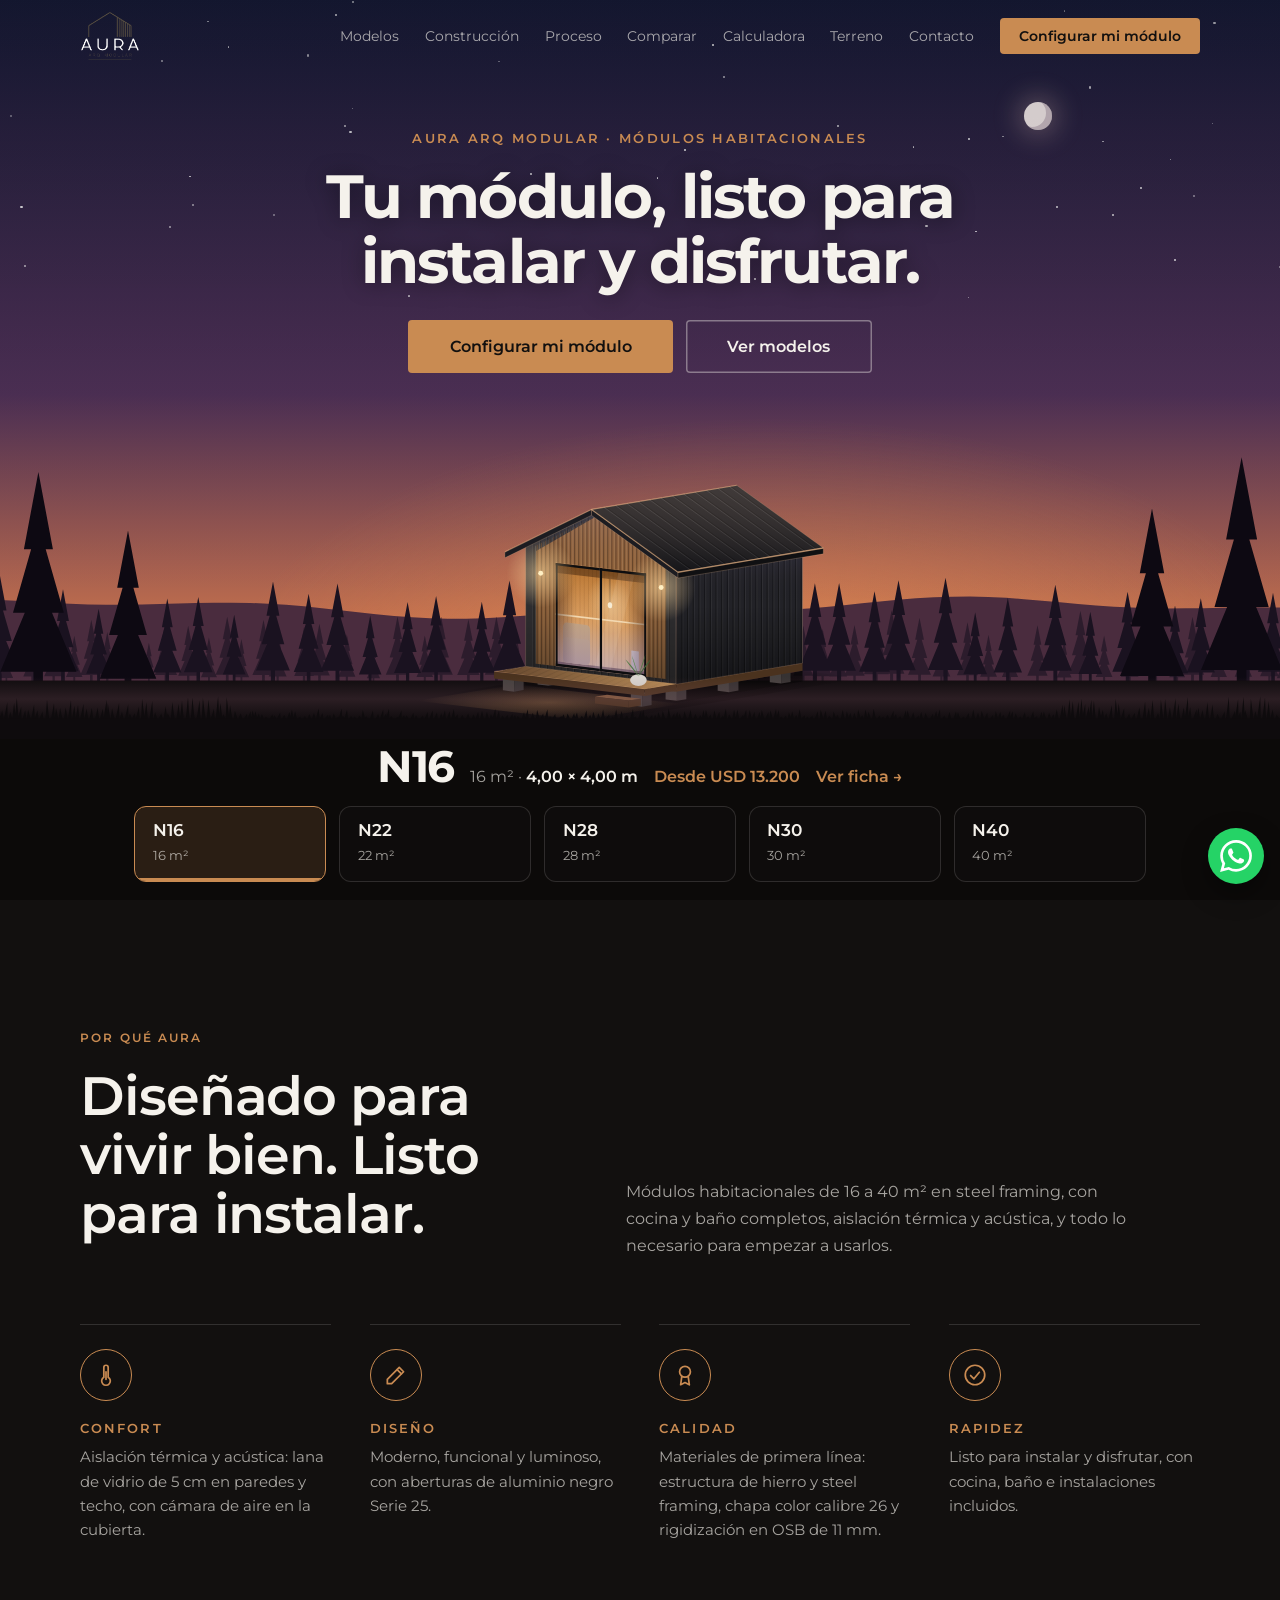
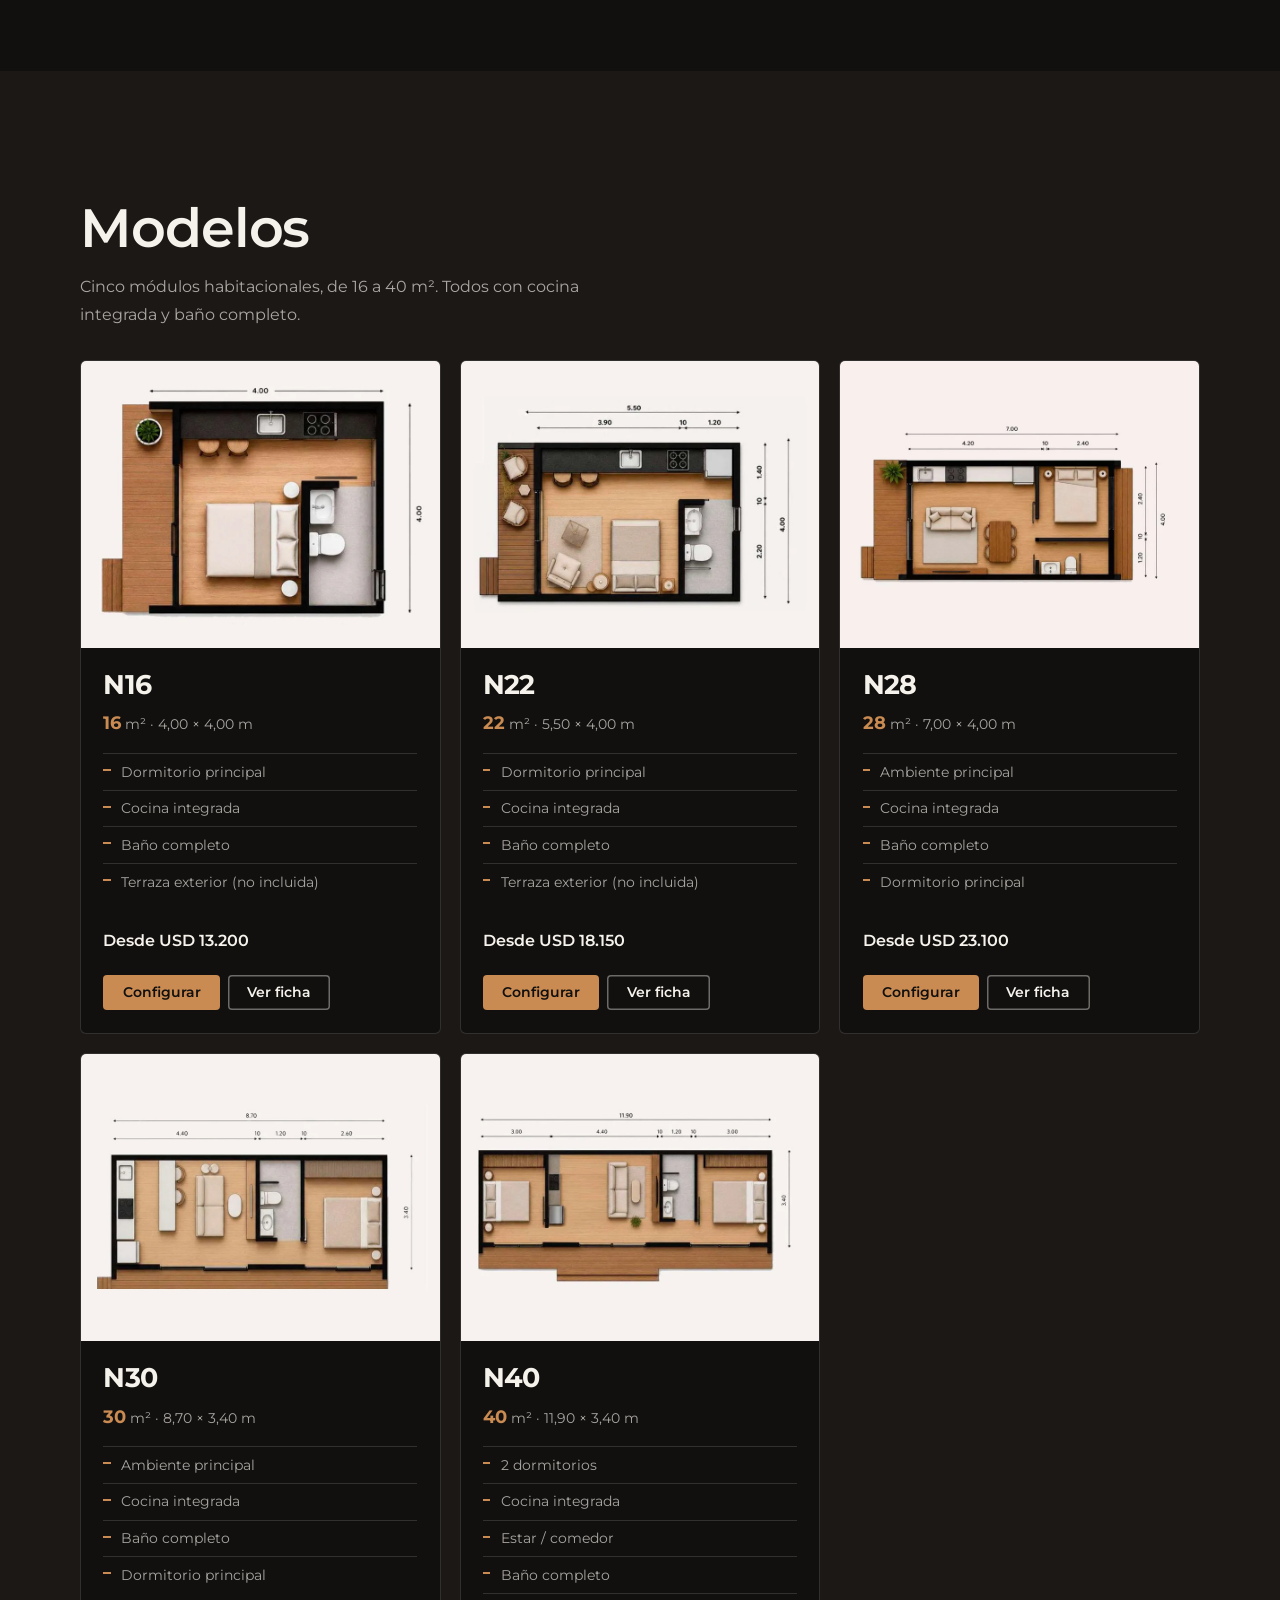
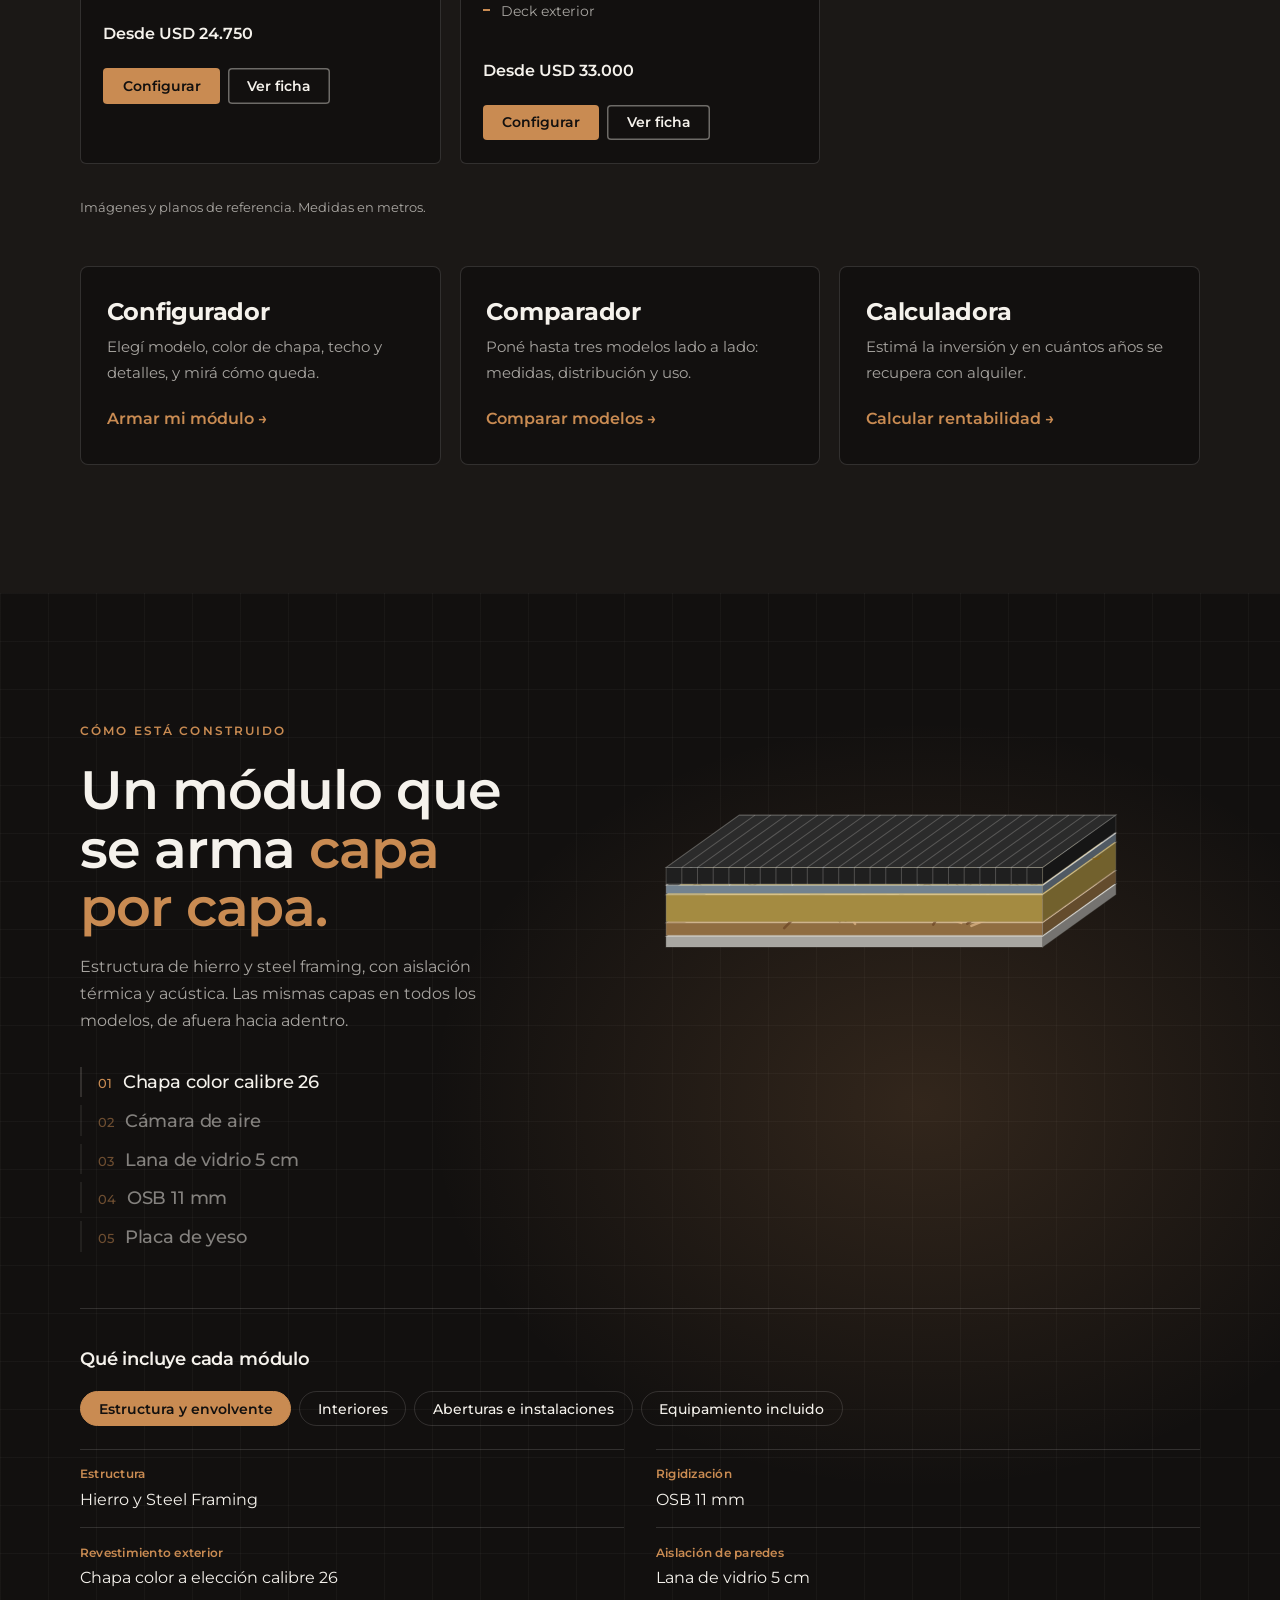
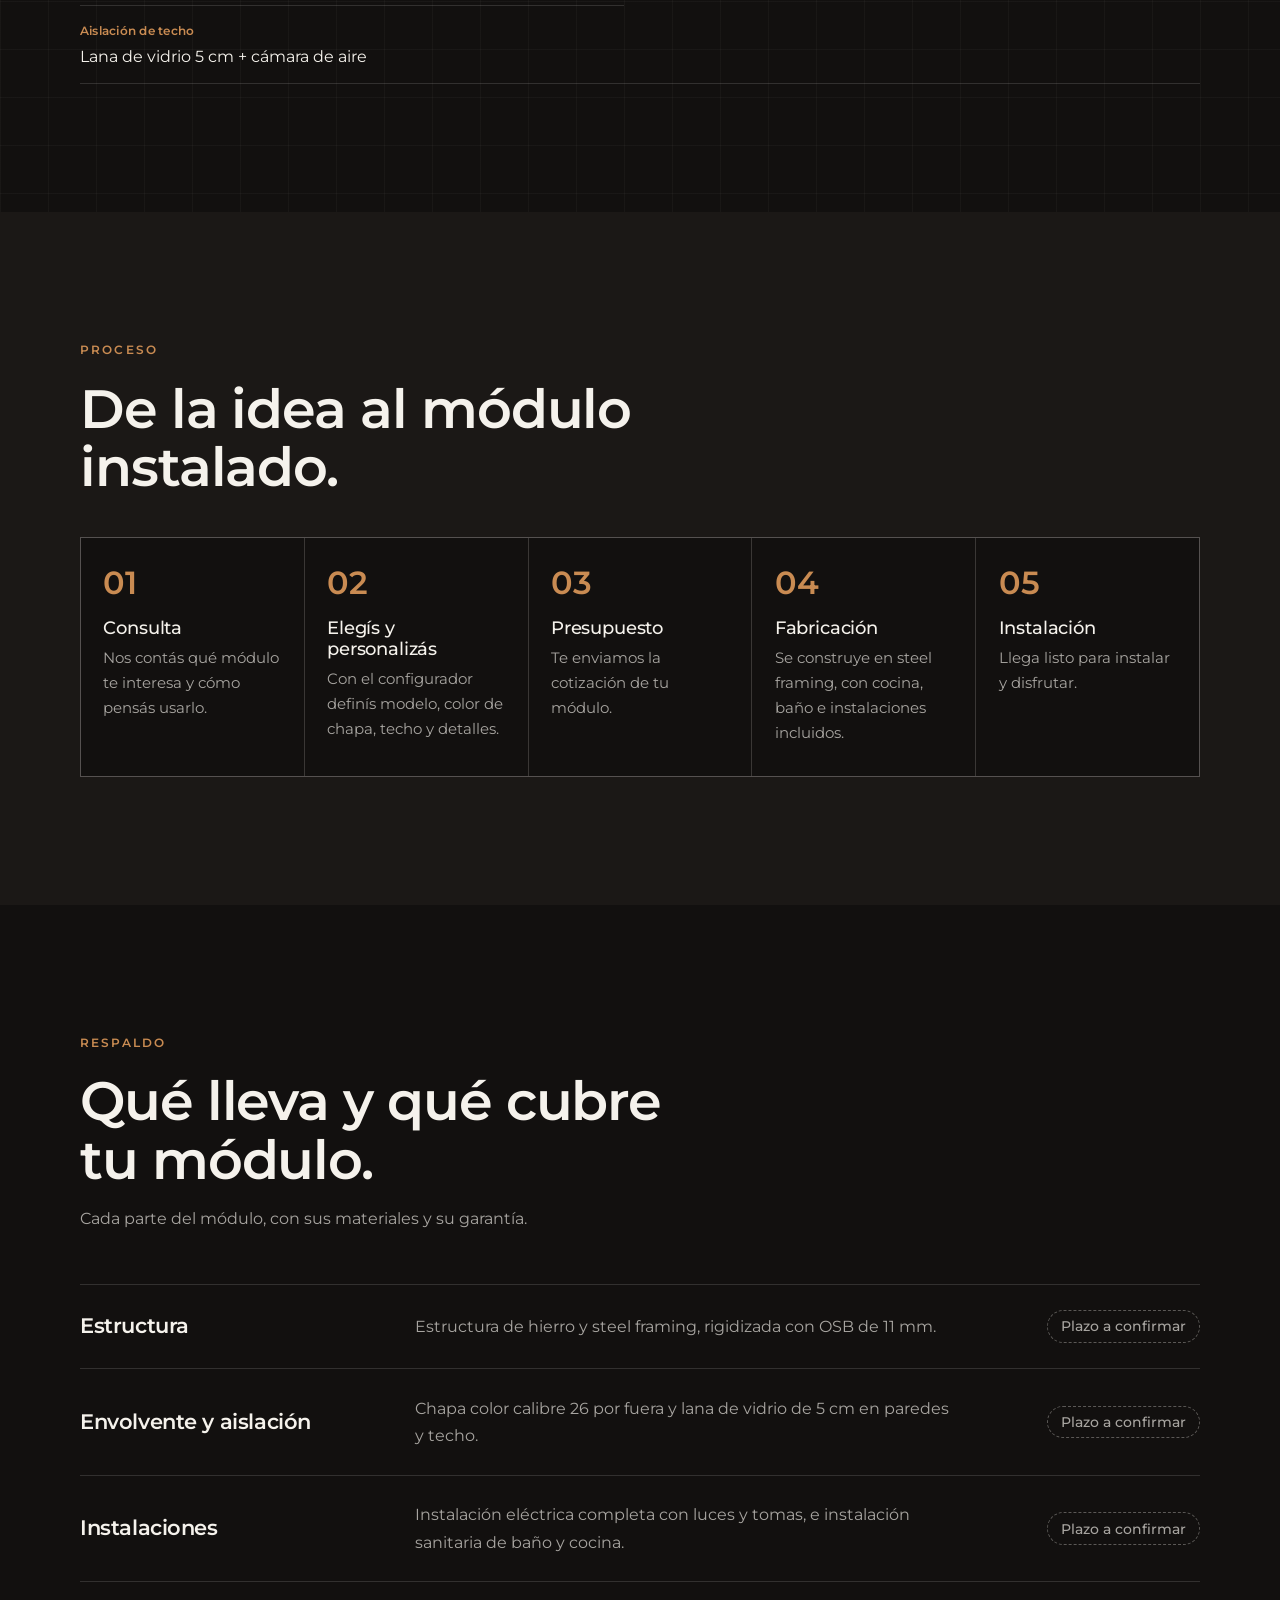
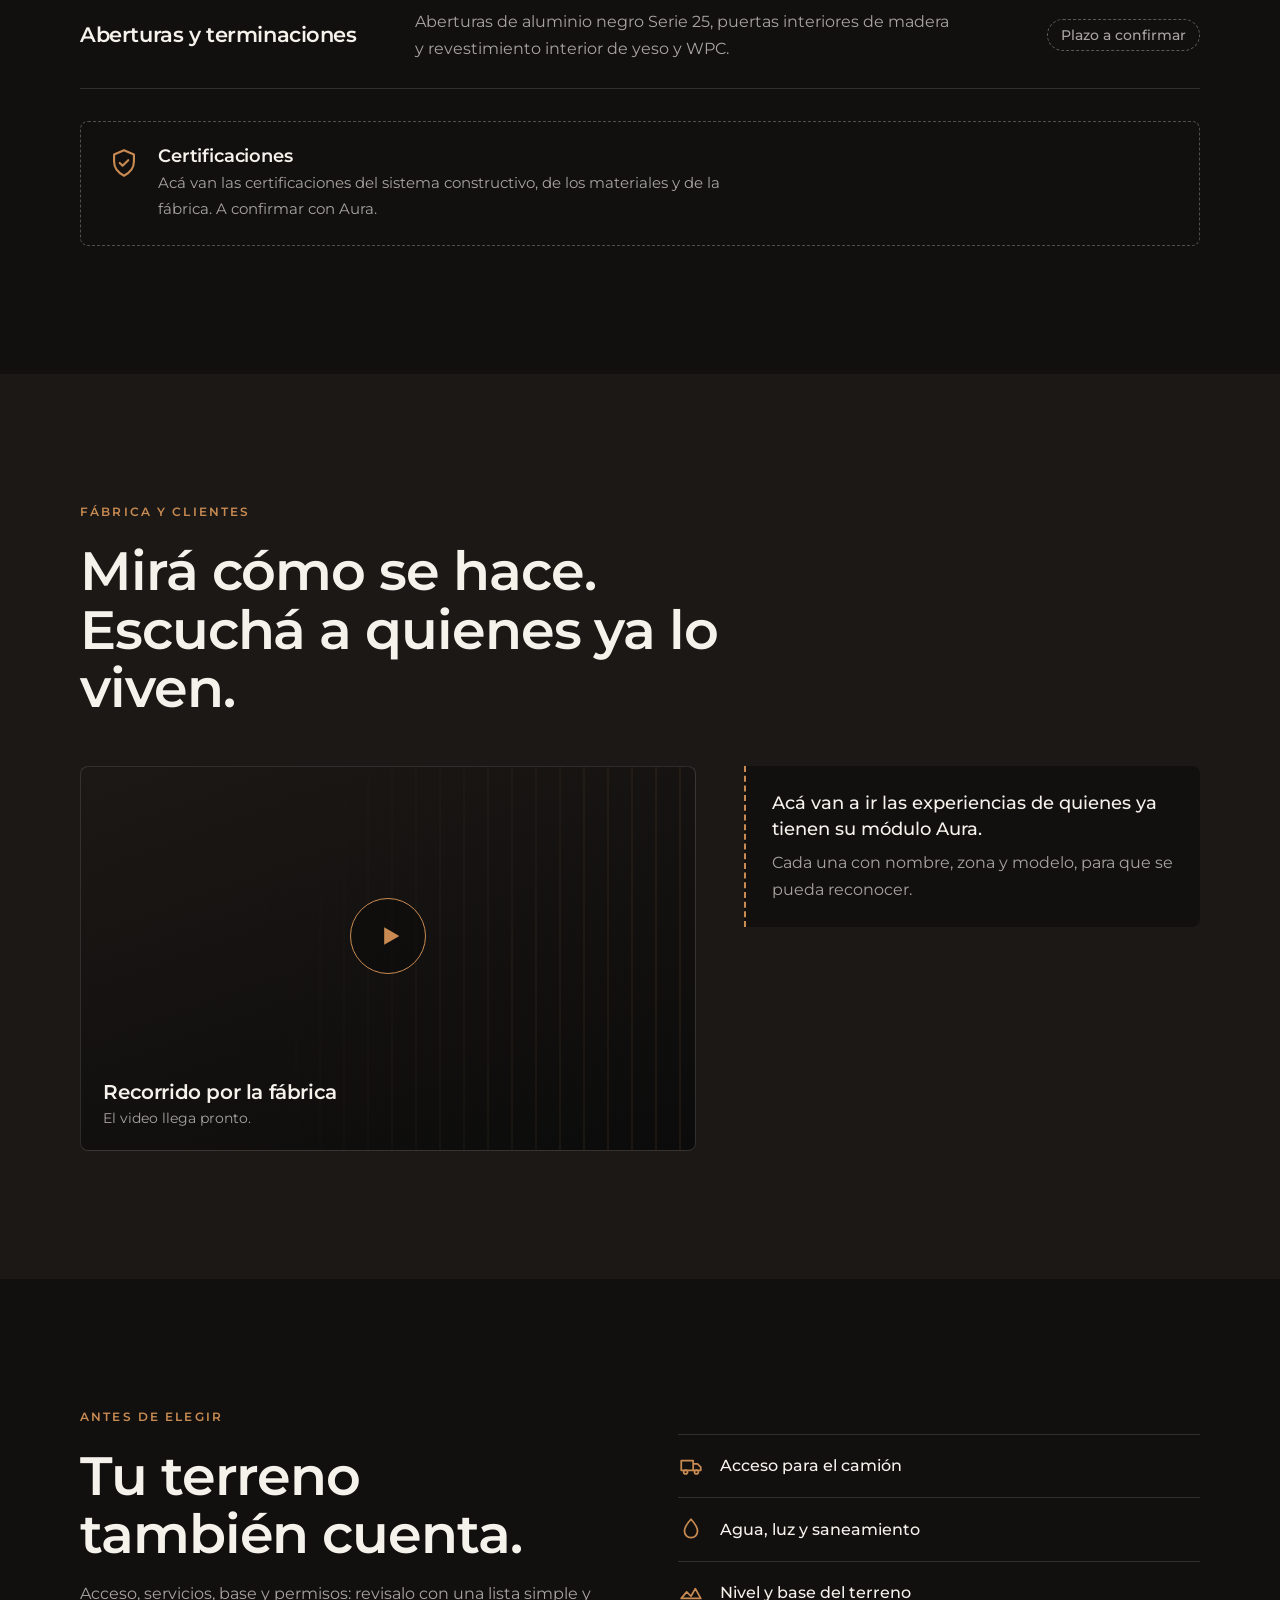
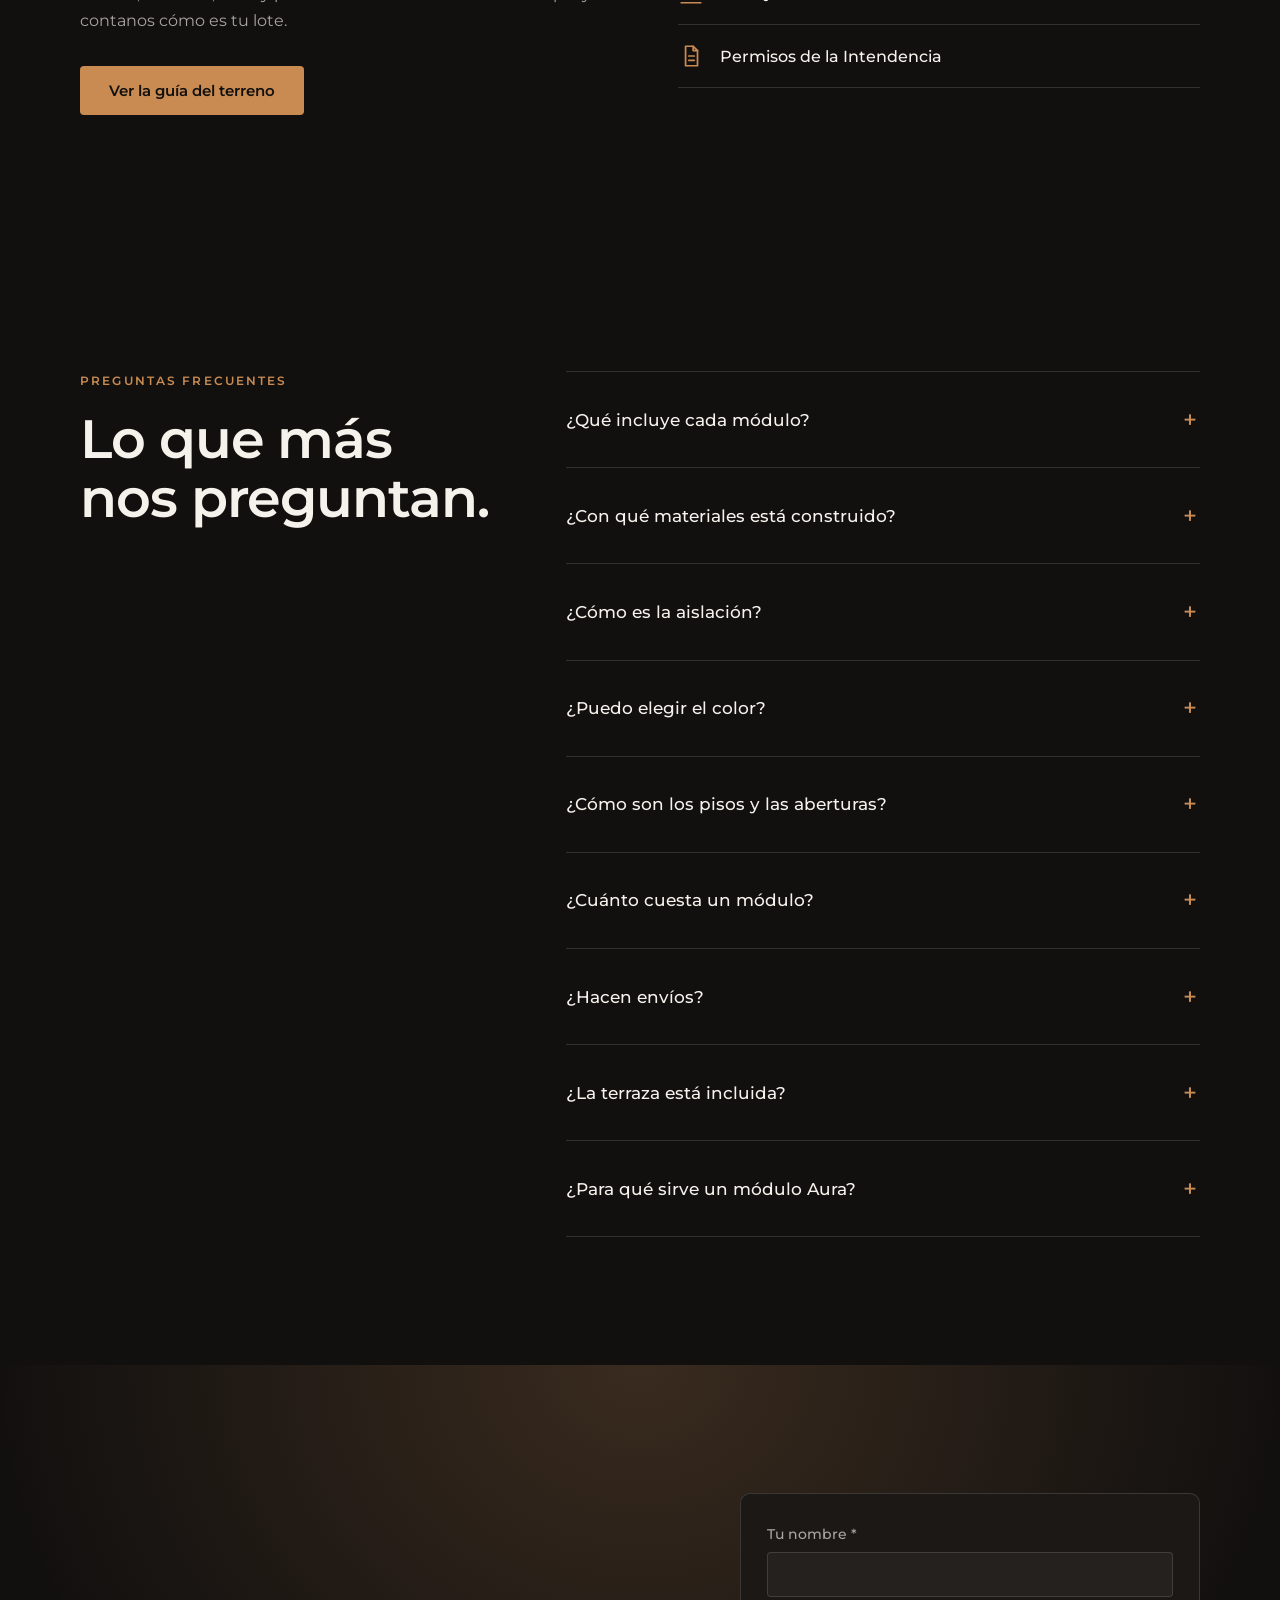
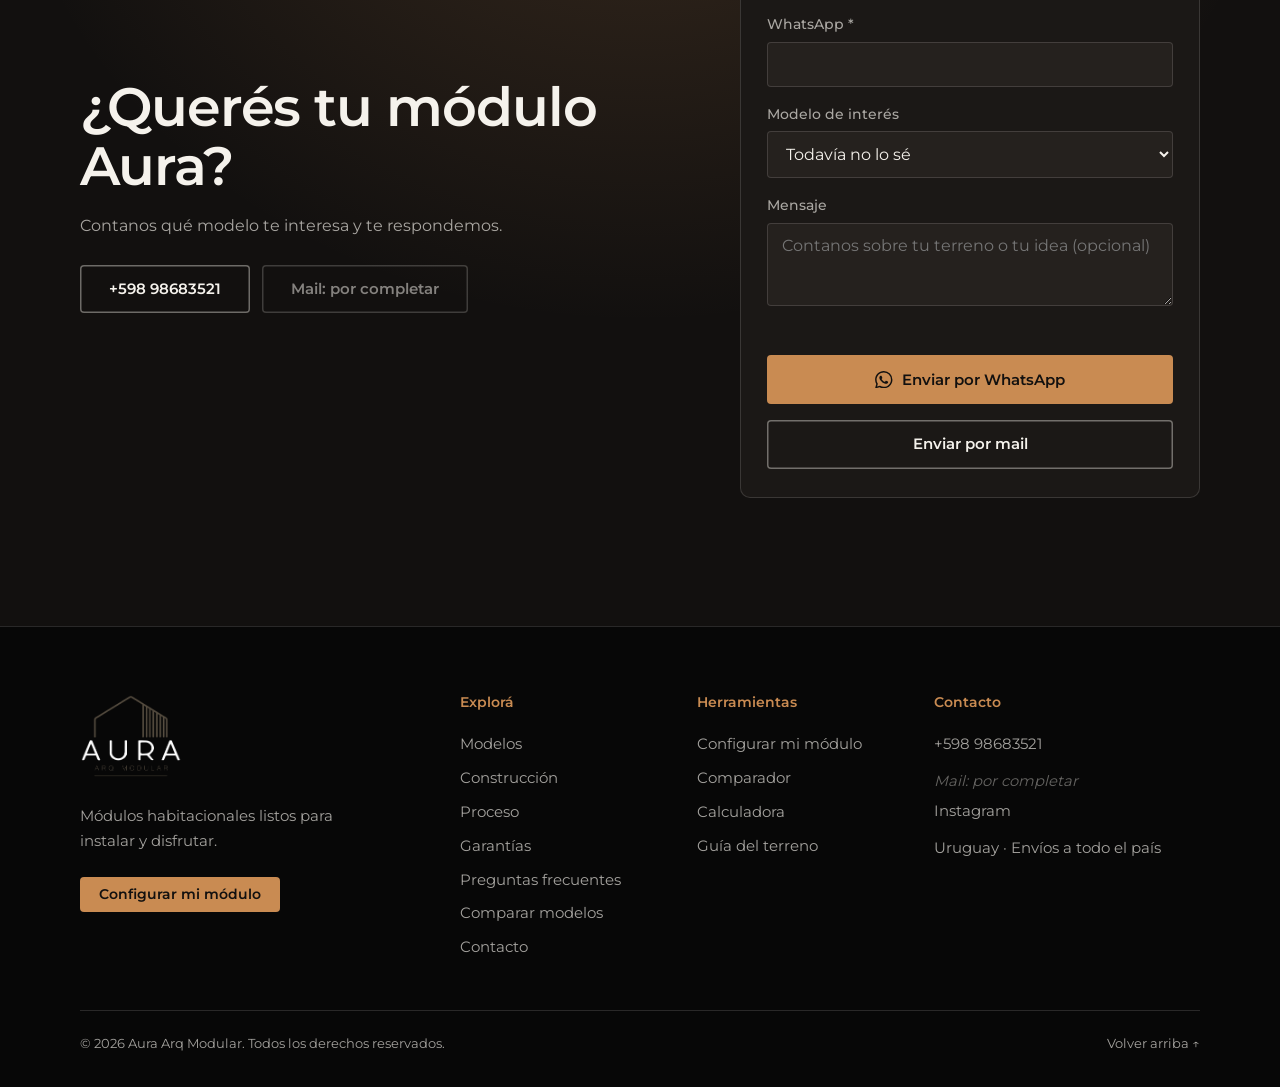
==== commit 162ab560: "update" ====
--- a/index.html
+++ b/index.html
@@ -41,5 +41,4 @@
 </main>
 <div id="ft"></div>
 <script src="js/data.js" defer></script><script src="js/main.js" defer></script>
-
 </body></html>
--- a/css/styles.css
+++ b/css/styles.css
@@ -515,14 +515,27 @@
  .pgb{top:70px}
 }
 
-/* ===== hero en computadora: título, botones, lectura y pastillas centrados ===== */
+/* ===== hero en computadora: título, botones, lectura y pastillas centrados y más anchos ===== */
 @media(min-width:900px){
-.hero .ht{margin-inline:auto;text-align:center;display:flex;flex-direction:column;align-items:center}
-.hero h1{margin-inline:auto}
+.hero .ht{max-width:100%;margin-inline:auto;text-align:center;display:flex;flex-direction:column;align-items:center;padding-top:clamp(.8rem,3.2vh,2.4rem)}
+.hero h1{font-size:clamp(2.6rem,4.8vw,4.6rem);max-width:20ch;margin-inline:auto;margin-bottom:1.6rem;text-wrap:balance}
+.hero .eye{font-size:.8rem}
 .hero .acts{justify-content:center}
-.hro,.hpl{margin-inline:auto;width:100%}
+.hero .acts .btn{padding:1.05rem 2.6rem;font-size:1rem}
+.hro,.hpl{max-width:min(1040px,100%);margin-inline:auto;width:100%}
 .hro{justify-content:center}
 .hro a{margin-left:0}
-.hpl{justify-content:center}
-.hpl button{flex:0 1 auto;min-width:5.6rem}
+.hro b{font-size:clamp(2.2rem,3.4vw,3.4rem)}
+.hro span,.hro em,.hro a{font-size:1rem}
+.hpl{gap:.8rem;justify-content:center;overflow:visible}
+.hpl button{flex:1 1 0;min-width:0;max-width:12rem;padding:.8rem 1.1rem}
+.hpl button b{font-size:1.05rem}
+.hpl button small{font-size:.82rem}
 }
+@media(min-width:900px) and (max-height:760px){
+.hero .ht{padding-top:.9rem}
+.hero h1{font-size:clamp(2.3rem,4vw,3.6rem);margin-bottom:1.2rem}
+}
+@media(min-width:900px) and (max-height:700px){
+section.hero{min-height:540px}
+}
